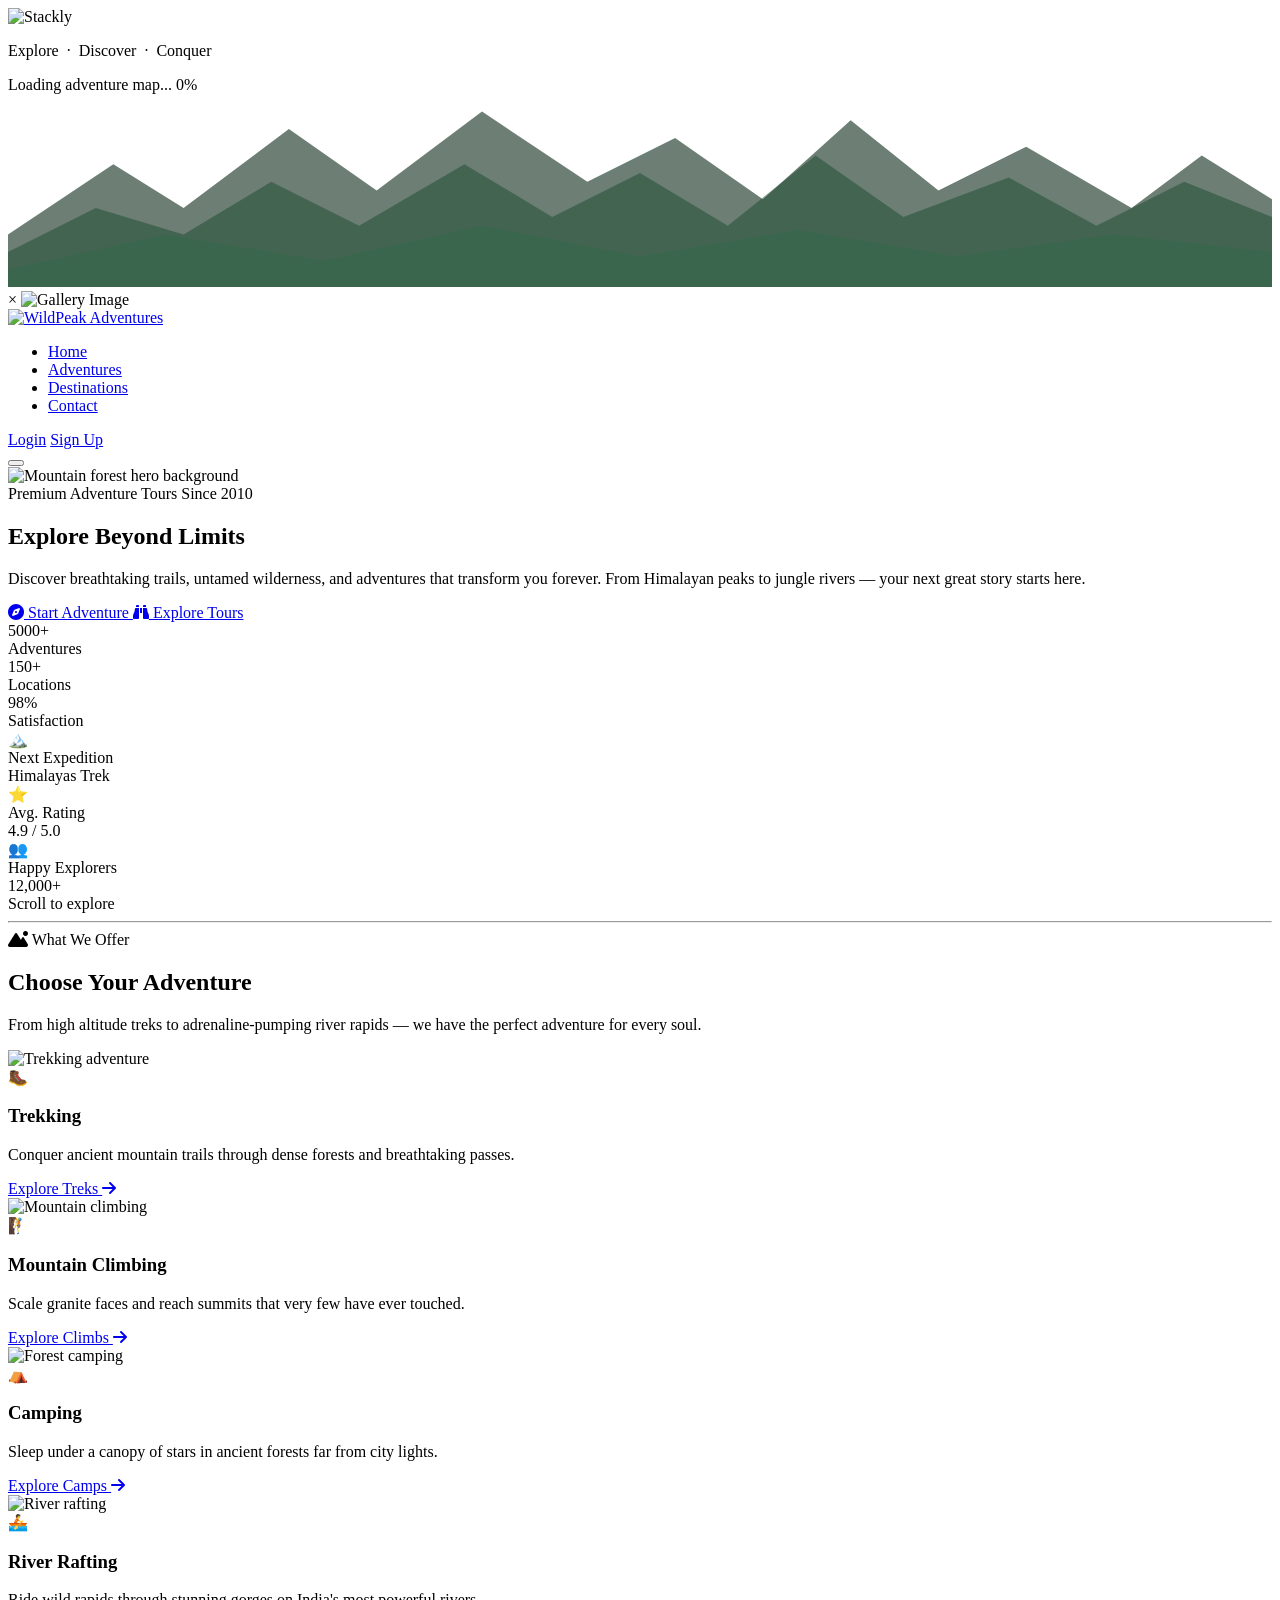
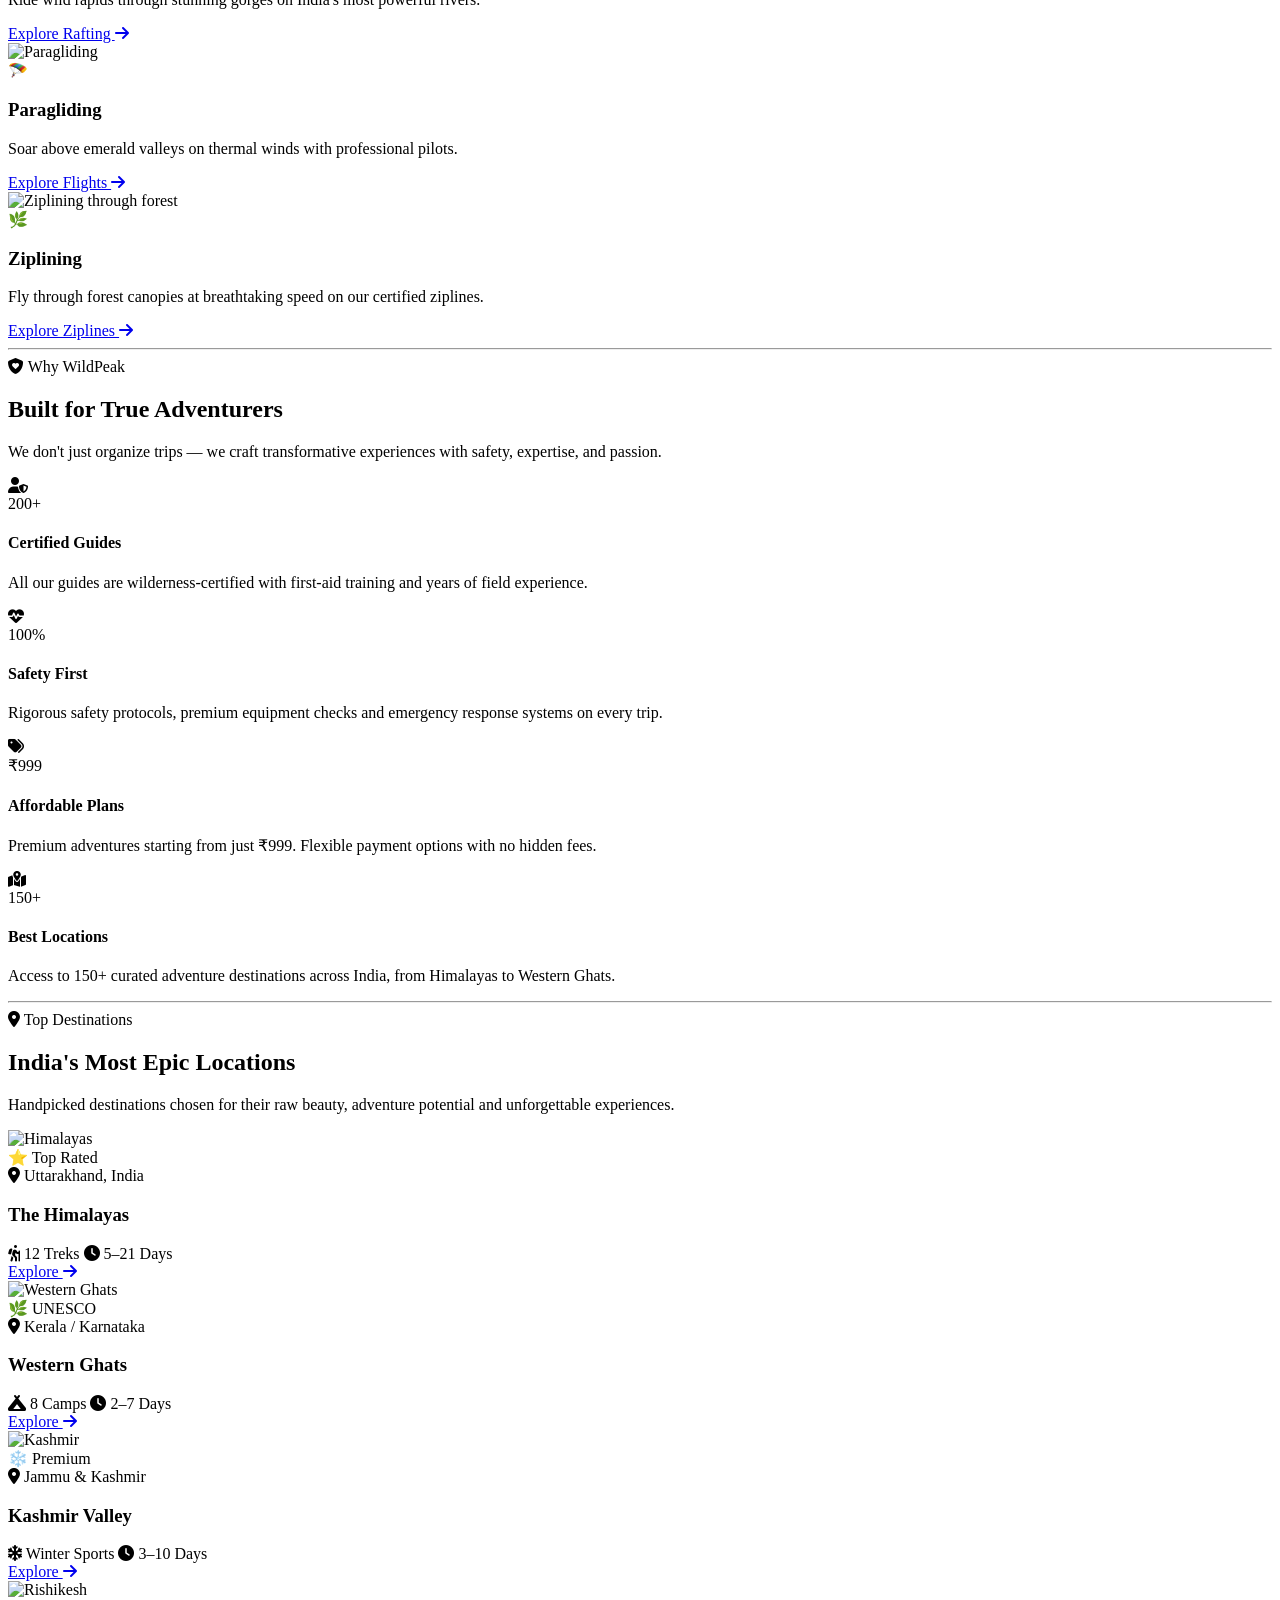
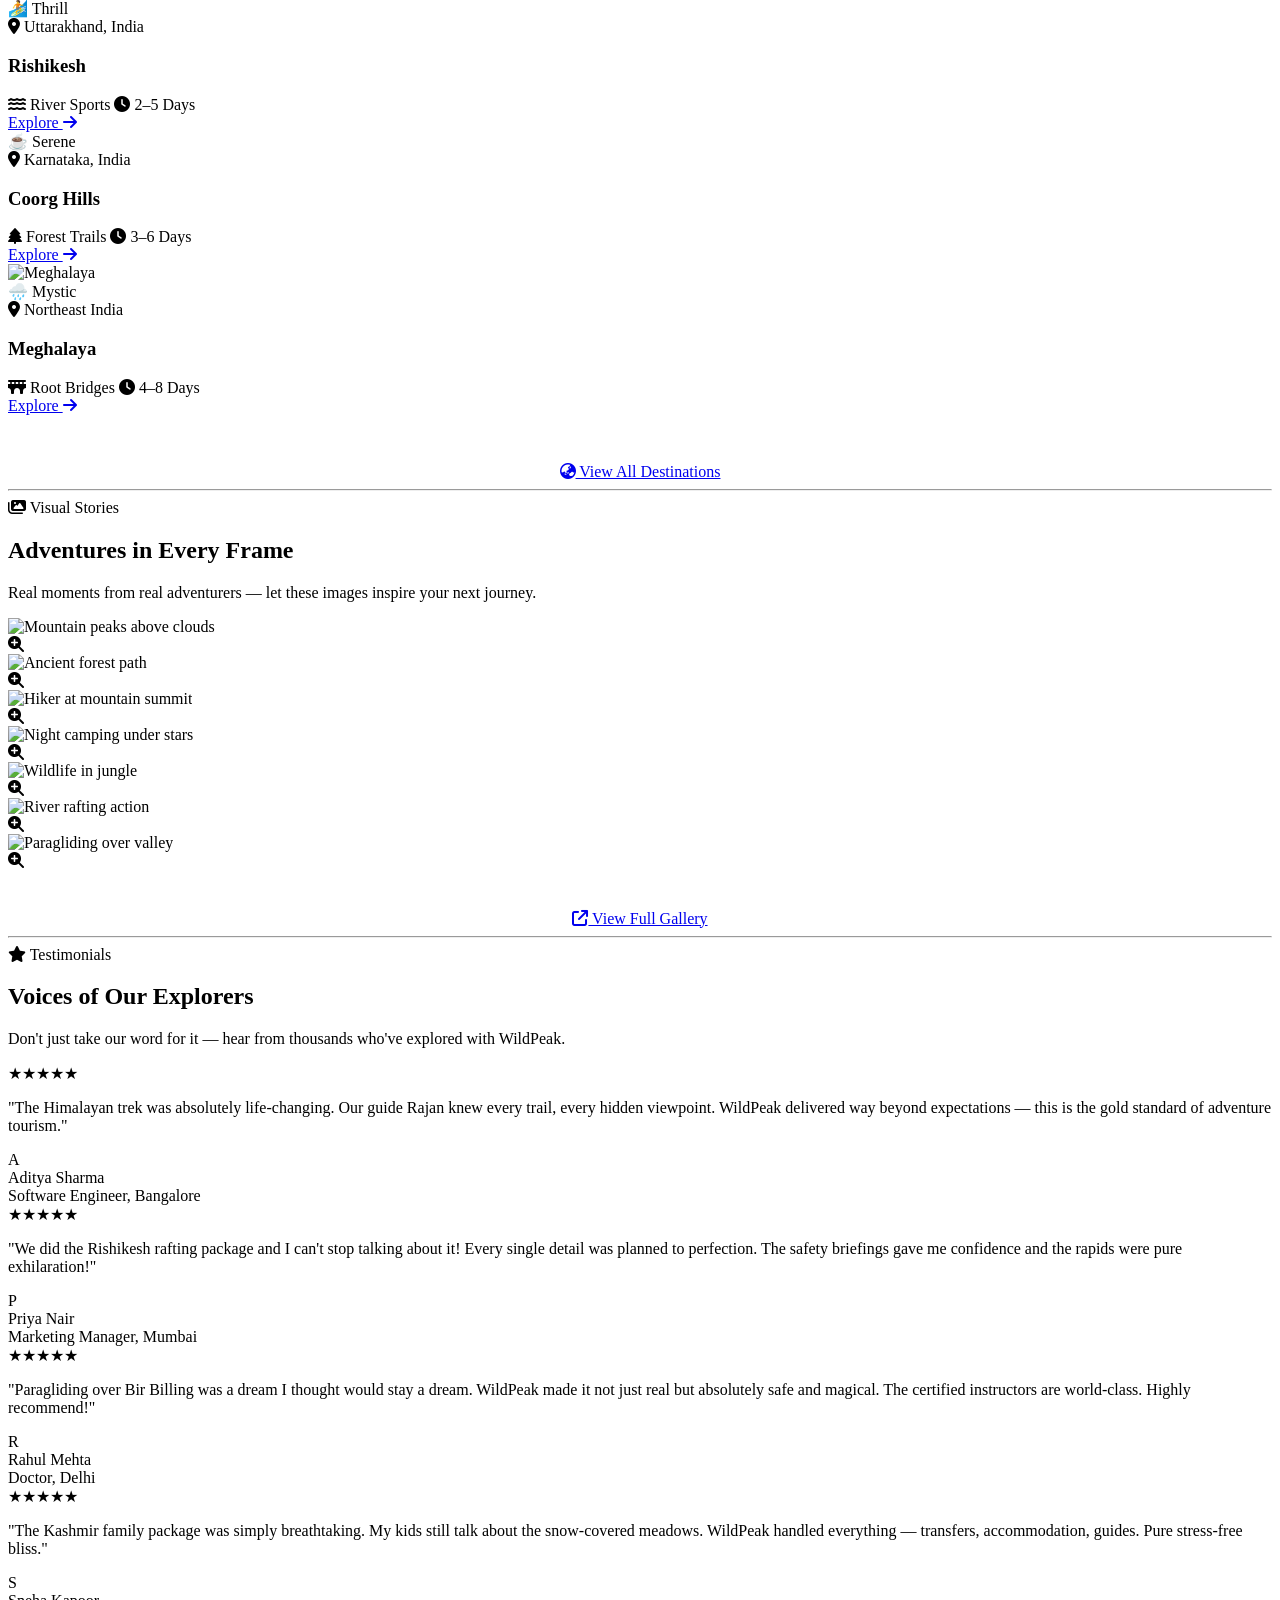
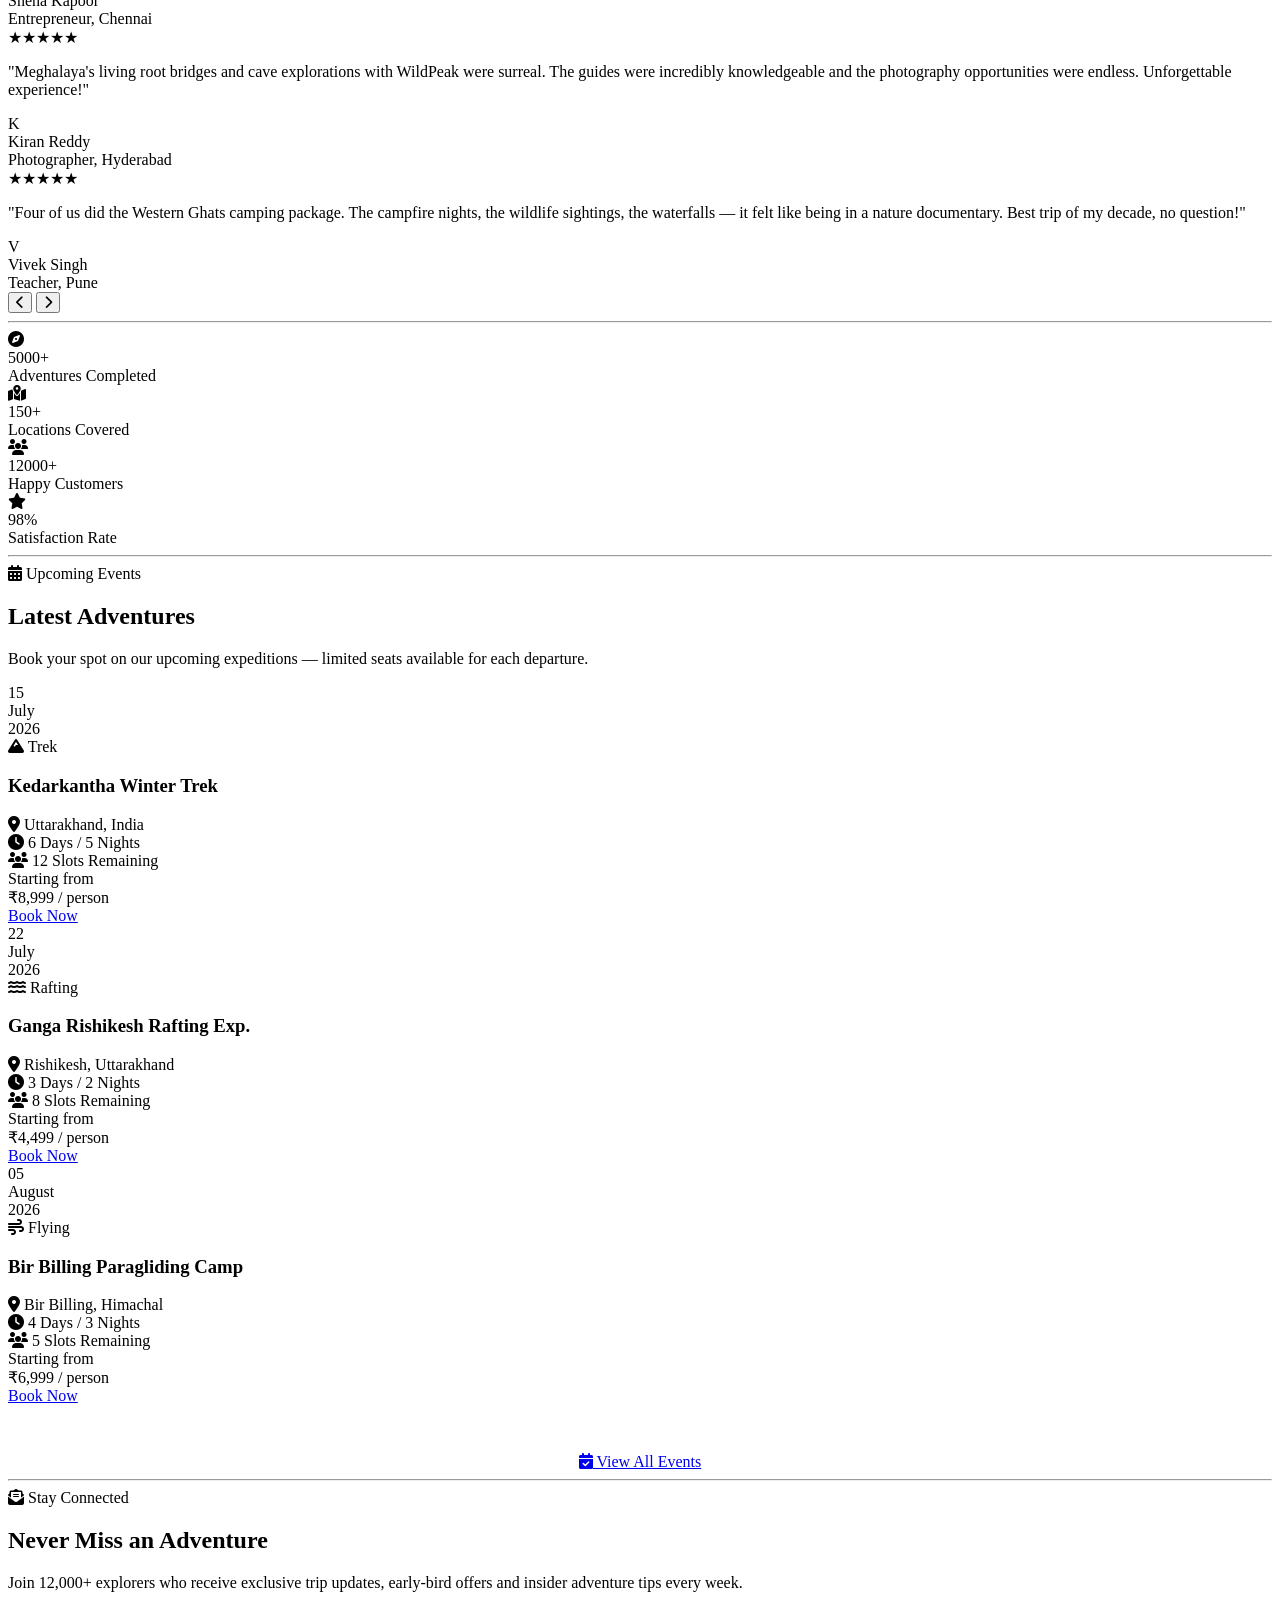
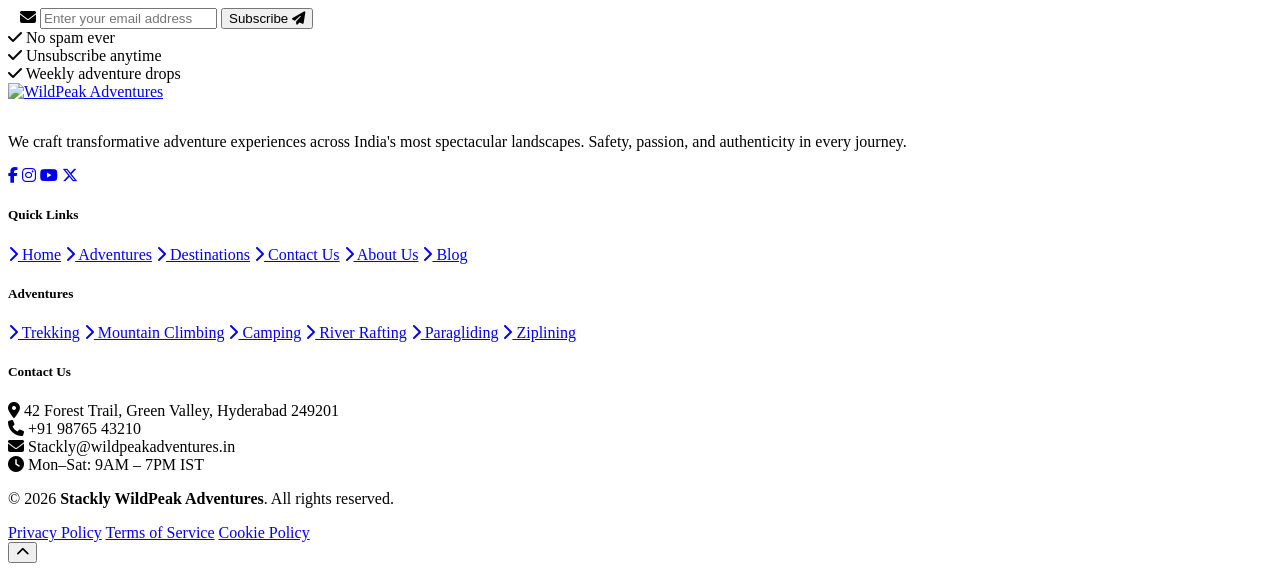
==== index.html @ e5b581ec "Add files via upload" ====
<!DOCTYPE html>
<html lang="en">
<head>
  <meta charset="UTF-8" />
  <meta name="viewport" content="width=device-width, initial-scale=1.0" />
  <meta name="description" content="WildPeak Adventures — Premium adventure sports tours for trekking, mountain climbing, camping, river rafting, paragliding and ziplining across India's most breathtaking destinations." />
  <title>WildPeak Adventures — Explore Beyond Limits</title>

  <!-- Favicon -->
  <link rel="icon" href="images/logo.webp" />

  <!-- Font Awesome -->
  <link rel="stylesheet" href="https://cdnjs.cloudflare.com/ajax/libs/font-awesome/6.5.1/css/all.min.css" />

  <!-- AOS -->
  <link rel="stylesheet" href="https://cdnjs.cloudflare.com/ajax/libs/aos/2.3.4/aos.css" />

  <!-- Styles -->
  <link rel="stylesheet" href="css/style.css" />
  <link rel="stylesheet" href="css/loader.css" />
  <link rel="stylesheet" href="css/home.css" />
  <link rel="stylesheet" href="css/gaming.css" />
</head>
<body>

<!-- Scroll Progress -->
<div id="scrollProgress"></div>

<!-- Page Loader -->
<div id="pageLoader">
  <div class="ldr-bg-grid"></div>
  <div class="ldr-bg-radial"></div>
  <div class="ldr-particles" id="ldrParticles"></div>

  <!-- Corner HUD decorations -->
  <div class="ldr-corner tl"></div>
  <div class="ldr-corner tr"></div>
  <div class="ldr-corner bl"></div>
  <div class="ldr-corner br"></div>

  <!-- Center -->
  <div class="ldr-center">
    <!-- Spinning ring + logo -->
    <div class="ldr-logo-ring">
      <div class="ldr-logo-inner">
        <img src="images/logo.webp" alt="Stackly" class="ldr-logo-img" />
      </div>
    </div>

    <!-- Tagline -->
    <p class="ldr-tagline">Explore &nbsp;·&nbsp; Discover &nbsp;·&nbsp; Conquer</p>

    <!-- Progress -->
    <div class="ldr-progress-wrap">
      <div class="ldr-progress-track">
        <div class="ldr-progress-fill"></div>
      </div>
      <div class="ldr-status-row">
        <span class="ldr-status-text" id="ldrStatus">Loading adventure map...</span>
        <span class="ldr-pct" id="ldrPct">0%</span>
      </div>
    </div>
  </div>

  <!-- Mountain silhouette -->
  <div class="ldr-mountains">
    <svg viewBox="0 0 1440 220" preserveAspectRatio="none" xmlns="http://www.w3.org/2000/svg">
      <path d="M0,220 L0,160 L120,80 L200,130 L320,40 L420,110 L540,20 L660,100 L760,50 L860,120 L960,30 L1060,110 L1160,60 L1280,130 L1360,70 L1440,120 L1440,220 Z" fill="rgba(13,43,26,0.6)"/>
      <path d="M0,220 L0,180 L100,130 L200,160 L300,100 L400,150 L520,80 L620,140 L720,90 L820,150 L920,70 L1020,140 L1140,95 L1240,150 L1340,100 L1440,140 L1440,220 Z" fill="rgba(26,74,46,0.5)"/>
      <path d="M0,220 L0,200 L180,160 L360,190 L540,150 L720,185 L900,155 L1080,185 L1260,160 L1440,180 L1440,220 Z" fill="rgba(45,106,71,0.4)"/>
    </svg>
  </div>
</div>


<!-- Lightbox -->
<div id="lightbox" role="dialog" aria-modal="true" aria-label="Image lightbox">
  <span id="lightboxClose" title="Close">&times;</span>
  <img id="lightboxImg" src="" alt="Gallery Image" />
</div>

<!-- ══════════════════════════════════════════ NAVBAR ══ -->
<nav class="navbar" id="navbar" aria-label="Main Navigation">
  <div class="container">
    <a href="index.html" class="navbar-brand" aria-label="WildPeak Adventures Home">
      <img src="images/logo.webp" alt="WildPeak Adventures" class="brand-logo-img" />
    </a>

    <div class="navbar-center" id="navCenter">
      <ul class="nav-links" role="list">
        <li><a href="index.html"        class="nav-link" id="navHome">Home</a></li>
        <li><a href="adventures.html"   class="nav-link" id="navAdv">Adventures</a></li>
        <li><a href="destinations.html" class="nav-link" id="navDest">Destinations</a></li>
        <li><a href="contact.html"      class="nav-link" id="navContact">Contact</a></li>
      </ul>
    </div>

    <div class="navbar-right">
      <a href="login.html"  class="btn btn-outline btn-sm"  id="navLogin">Login</a>
      <a href="signup.html" class="btn btn-primary btn-sm ripple" id="navSignup">Sign Up</a>
    </div>

    <button class="hamburger" id="hamburger" aria-label="Toggle mobile menu" aria-expanded="false">
      <span></span><span></span><span></span>
    </button>
  </div>
</nav>

<!-- ══════════════════════════════════════════ HERO ══ -->
<section class="hero" id="home" aria-label="Hero Section">
  <img src="images/hero_bg.webp" alt="Mountain forest hero background" class="hero-bg-img" />
  <div class="hero-overlay" aria-hidden="true"></div>
  <div class="hero-particles" aria-hidden="true"></div>

  <div class="container hero-content">
    <div class="hero-text">
      <div class="hero-eyebrow">
        <span class="dot"></span>
        Premium Adventure Tours Since 2010
      </div>

      <h1 class="hero-title">
        Explore
        <span class="line-2">Beyond Limits</span>
      </h1>

      <p class="hero-desc">
        Discover breathtaking trails, untamed wilderness, and adventures that transform you forever. From Himalayan peaks to jungle rivers — your next great story starts here.
      </p>

      <div class="hero-cta">
        <a href="404.html" class="btn btn-primary btn-lg ripple" id="heroStartBtn">
          <i class="fa-solid fa-compass"></i> Start Adventure
        </a>
        <a href="404.html" class="btn btn-outline btn-lg" id="heroToursBtn">
          <i class="fa-solid fa-binoculars"></i> Explore Tours
        </a>
      </div>

      <div class="hero-stats">
        <div class="hero-stat">
          <div class="hero-stat-num"><span data-counter="5000" data-suffix="+">5000+</span></div>
          <div class="hero-stat-label">Adventures</div>
        </div>
        <div class="hero-stat">
          <div class="hero-stat-num"><span data-counter="150" data-suffix="+">150+</span></div>
          <div class="hero-stat-label">Locations</div>
        </div>
        <div class="hero-stat">
          <div class="hero-stat-num"><span data-counter="98" data-suffix="%">98%</span></div>
          <div class="hero-stat-label">Satisfaction</div>
        </div>
      </div>
    </div>

    <!-- Floating Cards Visual -->
    <div class="hero-visual" aria-hidden="true">
      <div class="hero-card-float hcf-1">
        <div class="hcf-icon">🏔️</div>
        <div class="hcf-label">Next Expedition</div>
        <div class="hcf-value">Himalayas Trek</div>
      </div>
      <div class="hero-card-float hcf-2">
        <div class="hcf-icon">⭐</div>
        <div class="hcf-label">Avg. Rating</div>
        <div class="hcf-value">4.9 / 5.0</div>
      </div>
      <div class="hero-card-float hcf-3">
        <div class="hcf-icon">👥</div>
        <div class="hcf-label">Happy Explorers</div>
        <div class="hcf-value">12,000+</div>
      </div>
    </div>
  </div>

  <!-- Scroll hint -->
  <div class="hero-scroll-hint" aria-hidden="true">
    <div class="scroll-mouse"><div class="scroll-wheel"></div></div>
    <span class="scroll-hint-text">Scroll to explore</span>
  </div>
</section>

<hr class="hr-green" />

<!-- ══════════════════════════════════════════ CATEGORIES ══ -->
<section class="section" id="adventures" aria-label="Adventure Categories">
  <div class="container">
    <div class="section-header">
      <div class="section-badge" data-aos="fade-up">
        <i class="fa-solid fa-mountain-sun"></i> What We Offer
      </div>
      <h2 class="section-title" data-aos="fade-up" data-aos-delay="100">
        Choose Your <span class="text-gradient">Adventure</span>
      </h2>
      <p class="section-subtitle" data-aos="fade-up" data-aos-delay="200">
        From high altitude treks to adrenaline-pumping river rapids — we have the perfect adventure for every soul.
      </p>
    </div>

    <div class="categories-grid">
      <div class="cat-card" data-aos="zoom-in" data-aos-delay="0">
        <img src="images/trek_card.jpg" alt="Trekking adventure" class="cat-img" />
        <div class="cat-overlay"></div>
        <div class="cat-content">
          <div class="cat-icon-wrap">🥾</div>
          <h3 class="cat-title">Trekking</h3>
          <p class="cat-desc">Conquer ancient mountain trails through dense forests and breathtaking passes.</p>
          <a href="404.html" class="cat-arrow">Explore Treks <i class="fa-solid fa-arrow-right"></i></a>
        </div>
      </div>

      <div class="cat-card" data-aos="zoom-in" data-aos-delay="80">
        <img src="images/climb_card.webp" alt="Mountain climbing" class="cat-img" />
        <div class="cat-overlay"></div>
        <div class="cat-content">
          <div class="cat-icon-wrap">🧗</div>
          <h3 class="cat-title">Mountain Climbing</h3>
          <p class="cat-desc">Scale granite faces and reach summits that very few have ever touched.</p>
          <a href="404.html" class="cat-arrow">Explore Climbs <i class="fa-solid fa-arrow-right"></i></a>
        </div>
      </div>

      <div class="cat-card" data-aos="zoom-in" data-aos-delay="160">
        <img src="images/camp_card.webp" alt="Forest camping" class="cat-img" />
        <div class="cat-overlay"></div>
        <div class="cat-content">
          <div class="cat-icon-wrap">⛺</div>
          <h3 class="cat-title">Camping</h3>
          <p class="cat-desc">Sleep under a canopy of stars in ancient forests far from city lights.</p>
          <a href="404.html" class="cat-arrow">Explore Camps <i class="fa-solid fa-arrow-right"></i></a>
        </div>
      </div>

      <div class="cat-card" data-aos="zoom-in" data-aos-delay="0">
        <img src="images/raft_card.webp" alt="River rafting" class="cat-img" />
        <div class="cat-overlay"></div>
        <div class="cat-content">
          <div class="cat-icon-wrap">🚣</div>
          <h3 class="cat-title">River Rafting</h3>
          <p class="cat-desc">Ride wild rapids through stunning gorges on India's most powerful rivers.</p>
          <a href="404.html" class="cat-arrow">Explore Rafting <i class="fa-solid fa-arrow-right"></i></a>
        </div>
      </div>

      <div class="cat-card" data-aos="zoom-in" data-aos-delay="80">
        <img src="images/para_card.webp" alt="Paragliding" class="cat-img" />
        <div class="cat-overlay"></div>
        <div class="cat-content">
          <div class="cat-icon-wrap">🪂</div>
          <h3 class="cat-title">Paragliding</h3>
          <p class="cat-desc">Soar above emerald valleys on thermal winds with professional pilots.</p>
          <a href="404.html" class="cat-arrow">Explore Flights <i class="fa-solid fa-arrow-right"></i></a>
        </div>
      </div>

      <div class="cat-card" data-aos="zoom-in" data-aos-delay="160">
        <img src="images/zip_card.webp" alt="Ziplining through forest" class="cat-img" />
        <div class="cat-overlay"></div>
        <div class="cat-content">
          <div class="cat-icon-wrap">🌿</div>
          <h3 class="cat-title">Ziplining</h3>
          <p class="cat-desc">Fly through forest canopies at breathtaking speed on our certified ziplines.</p>
          <a href="404.html" class="cat-arrow">Explore Ziplines <i class="fa-solid fa-arrow-right"></i></a>
        </div>
      </div>
    </div>
  </div>
</section>

<hr class="hr-green" />

<!-- ══════════════════════════════════════════ WHY CHOOSE US ══ -->
<section class="section section-alt" id="why-us" aria-label="Why Choose WildPeak">
  <div class="container">
    <div class="section-header">
      <div class="section-badge" data-aos="fade-up">
        <i class="fa-solid fa-shield-heart"></i> Why WildPeak
      </div>
      <h2 class="section-title" data-aos="fade-up" data-aos-delay="100">
        Built for <span class="text-gradient">True Adventurers</span>
      </h2>
      <p class="section-subtitle" data-aos="fade-up" data-aos-delay="200">
        We don't just organize trips — we craft transformative experiences with safety, expertise, and passion.
      </p>
    </div>

    <div class="features-grid">
      <div class="feature-card" data-aos="fade-up" data-aos-delay="0">
        <div class="feature-icon"><i class="fa-solid fa-user-shield"></i></div>
        <div class="feature-num"><span data-counter="200" data-suffix="+">200+</span></div>
        <h4 class="feature-title">Certified Guides</h4>
        <p class="feature-desc">All our guides are wilderness-certified with first-aid training and years of field experience.</p>
      </div>

      <div class="feature-card" data-aos="fade-up" data-aos-delay="100">
        <div class="feature-icon"><i class="fa-solid fa-heart-pulse"></i></div>
        <div class="feature-num"><span data-counter="100" data-suffix="%">100%</span></div>
        <h4 class="feature-title">Safety First</h4>
        <p class="feature-desc">Rigorous safety protocols, premium equipment checks and emergency response systems on every trip.</p>
      </div>

      <div class="feature-card" data-aos="fade-up" data-aos-delay="200">
        <div class="feature-icon"><i class="fa-solid fa-tags"></i></div>
        <div class="feature-num">₹<span data-counter="999" data-suffix="">999</span></div>
        <h4 class="feature-title">Affordable Plans</h4>
        <p class="feature-desc">Premium adventures starting from just ₹999. Flexible payment options with no hidden fees.</p>
      </div>

      <div class="feature-card" data-aos="fade-up" data-aos-delay="300">
        <div class="feature-icon"><i class="fa-solid fa-map-location-dot"></i></div>
        <div class="feature-num"><span data-counter="150" data-suffix="+">150+</span></div>
        <h4 class="feature-title">Best Locations</h4>
        <p class="feature-desc">Access to 150+ curated adventure destinations across India, from Himalayas to Western Ghats.</p>
      </div>
    </div>
  </div>
</section>

<hr class="hr-green" />

<!-- ══════════════════════════════════════════ DESTINATIONS ══ -->
<section class="section" id="destinations" aria-label="Popular Destinations">
  <div class="container">
    <div class="section-header">
      <div class="section-badge" data-aos="fade-up">
        <i class="fa-solid fa-location-dot"></i> Top Destinations
      </div>
      <h2 class="section-title" data-aos="fade-up" data-aos-delay="100">
        India's Most <span class="text-gradient">Epic Locations</span>
      </h2>
      <p class="section-subtitle" data-aos="fade-up" data-aos-delay="200">
        Handpicked destinations chosen for their raw beauty, adventure potential and unforgettable experiences.
      </p>
    </div>

    <div class="destinations-grid">
      <div class="dest-card" data-aos="zoom-in" data-aos-delay="0">
        <img src="images/himalayas.webp" alt="Himalayas" class="dest-img" />
        <div class="dest-overlay"></div>
        <div class="dest-badge"><span class="badge badge-green">⭐ Top Rated</span></div>
        <div class="dest-body">
          <div class="dest-region"><i class="fa-solid fa-location-dot"></i> Uttarakhand, India</div>
          <h3 class="dest-name">The Himalayas</h3>
          <div class="dest-meta">
            <span><i class="fa-solid fa-person-hiking"></i> 12 Treks</span>
            <span><i class="fa-solid fa-clock"></i> 5–21 Days</span>
          </div>
          <a href="404.html" class="dest-cta" id="destHim">
            Explore <i class="fa-solid fa-arrow-right"></i>
          </a>
        </div>
      </div>

      <div class="dest-card" data-aos="zoom-in" data-aos-delay="80">
        <img src="images/western_ghats.webp" alt="Western Ghats" class="dest-img" />
        <div class="dest-overlay"></div>
        <div class="dest-badge"><span class="badge badge-brown">🌿 UNESCO</span></div>
        <div class="dest-body">
          <div class="dest-region"><i class="fa-solid fa-location-dot"></i> Kerala / Karnataka</div>
          <h3 class="dest-name">Western Ghats</h3>
          <div class="dest-meta">
            <span><i class="fa-solid fa-campground"></i> 8 Camps</span>
            <span><i class="fa-solid fa-clock"></i> 2–7 Days</span>
          </div>
          <a href="404.html" class="dest-cta" id="destWG">Explore <i class="fa-solid fa-arrow-right"></i></a>
        </div>
      </div>

      <div class="dest-card" data-aos="zoom-in" data-aos-delay="160">
        <img src="images/kashmir.webp" alt="Kashmir" class="dest-img" />
        <div class="dest-overlay"></div>
        <div class="dest-badge"><span class="badge badge-green">❄️ Premium</span></div>
        <div class="dest-body">
          <div class="dest-region"><i class="fa-solid fa-location-dot"></i> Jammu & Kashmir</div>
          <h3 class="dest-name">Kashmir Valley</h3>
          <div class="dest-meta">
            <span><i class="fa-solid fa-snowflake"></i> Winter Sports</span>
            <span><i class="fa-solid fa-clock"></i> 3–10 Days</span>
          </div>
          <a href="404.html" class="dest-cta" id="destKash">Explore <i class="fa-solid fa-arrow-right"></i></a>
        </div>
      </div>

      <div class="dest-card" data-aos="zoom-in" data-aos-delay="0">
        <img src="images/rishikesh.webp" alt="Rishikesh" class="dest-img" />
        <div class="dest-overlay"></div>
        <div class="dest-badge"><span class="badge badge-green">🏄 Thrill</span></div>
        <div class="dest-body">
          <div class="dest-region"><i class="fa-solid fa-location-dot"></i> Uttarakhand, India</div>
          <h3 class="dest-name">Rishikesh</h3>
          <div class="dest-meta">
            <span><i class="fa-solid fa-water"></i> River Sports</span>
            <span><i class="fa-solid fa-clock"></i> 2–5 Days</span>
          </div>
          <a href="404.html" class="dest-cta" id="destRish">Explore <i class="fa-solid fa-arrow-right"></i></a>
        </div>
      </div>

      <div class="dest-card" data-aos="zoom-in" data-aos-delay="80">
        <div class="dest-img" style="background:url('images/gallery_forest.webp') center/cover no-repeat;"></div>
        <div class="dest-overlay"></div>
        <div class="dest-badge"><span class="badge badge-brown">☕ Serene</span></div>
        <div class="dest-body">
          <div class="dest-region"><i class="fa-solid fa-location-dot"></i> Karnataka, India</div>
          <h3 class="dest-name">Coorg Hills</h3>
          <div class="dest-meta">
            <span><i class="fa-solid fa-tree"></i> Forest Trails</span>
            <span><i class="fa-solid fa-clock"></i> 3–6 Days</span>
          </div>
          <a href="404.html" class="dest-cta" id="destCoorg">Explore <i class="fa-solid fa-arrow-right"></i></a>
        </div>
      </div>

      <div class="dest-card" data-aos="zoom-in" data-aos-delay="160">
        <img src="images/meghalaya.webp" alt="Meghalaya" class="dest-img" />
        <div class="dest-overlay"></div>
        <div class="dest-badge"><span class="badge badge-green">🌧️ Mystic</span></div>
        <div class="dest-body">
          <div class="dest-region"><i class="fa-solid fa-location-dot"></i> Northeast India</div>
          <h3 class="dest-name">Meghalaya</h3>
          <div class="dest-meta">
            <span><i class="fa-solid fa-bridge"></i> Root Bridges</span>
            <span><i class="fa-solid fa-clock"></i> 4–8 Days</span>
          </div>
          <a href="404.html" class="dest-cta" id="destMeg">Explore <i class="fa-solid fa-arrow-right"></i></a>
        </div>
      </div>
    </div>

    <div style="text-align:center;margin-top:3rem" data-aos="fade-up">
      <a href="404.html" class="btn btn-accent-outline" id="viewAllDest">
        <i class="fa-solid fa-earth-asia"></i> View All Destinations
      </a>
    </div>
  </div>
</section>

<hr class="hr-green" />

<!-- ══════════════════════════════════════════ GALLERY ══ -->
<section class="section section-alt" id="gallery" aria-label="Adventure Gallery">
  <div class="container">
    <div class="section-header">
      <div class="section-badge" data-aos="fade-up">
        <i class="fa-solid fa-images"></i> Visual Stories
      </div>
      <h2 class="section-title" data-aos="fade-up" data-aos-delay="100">
        Adventures in <span class="text-gradient">Every Frame</span>
      </h2>
      <p class="section-subtitle" data-aos="fade-up" data-aos-delay="200">
        Real moments from real adventurers — let these images inspire your next journey.
      </p>
    </div>

    <div class="gallery-grid" data-aos="fade-up" data-aos-delay="100">
      <div class="gallery-item tall">
        <img src="images/gallery_mtn.webp" alt="Mountain peaks above clouds" loading="lazy" />
        <div class="gallery-item-overlay"><i class="fa-solid fa-magnifying-glass-plus"></i></div>
      </div>
      <div class="gallery-item">
        <img src="images/gallery_forest.webp" alt="Ancient forest path" loading="lazy" />
        <div class="gallery-item-overlay"><i class="fa-solid fa-magnifying-glass-plus"></i></div>
      </div>
      <div class="gallery-item wide">
        <img src="images/gallery_hiking.webp" alt="Hiker at mountain summit" loading="lazy" />
        <div class="gallery-item-overlay"><i class="fa-solid fa-magnifying-glass-plus"></i></div>
      </div>
      <div class="gallery-item">
        <img src="images/gallery_camping.webp" alt="Night camping under stars" loading="lazy" />
        <div class="gallery-item-overlay"><i class="fa-solid fa-magnifying-glass-plus"></i></div>
      </div>
      <div class="gallery-item tall">
        <img src="images/gallery_wildlife.webp" alt="Wildlife in jungle" loading="lazy" />
        <div class="gallery-item-overlay"><i class="fa-solid fa-magnifying-glass-plus"></i></div>
      </div>
      <div class="gallery-item">
        <img src="images/raft_card.webp" alt="River rafting action" loading="lazy" />
        <div class="gallery-item-overlay"><i class="fa-solid fa-magnifying-glass-plus"></i></div>
      </div>
      <div class="gallery-item">
        <img src="images/para_card.webp" alt="Paragliding over valley" loading="lazy" />
        <div class="gallery-item-overlay"><i class="fa-solid fa-magnifying-glass-plus"></i></div>
      </div>
    </div>

    <div style="text-align:center;margin-top:2.5rem" data-aos="fade-up">
      <a href="404.html" class="btn btn-accent-outline" id="viewGallery">
        <i class="fa-solid fa-arrow-up-right-from-square"></i> View Full Gallery
      </a>
    </div>
  </div>
</section>

<hr class="hr-green" />

<!-- ══════════════════════════════════════════ TESTIMONIALS ══ -->
<section class="section" id="testimonials" aria-label="Customer Testimonials">
  <div class="container">
    <div class="section-header">
      <div class="section-badge" data-aos="fade-up">
        <i class="fa-solid fa-star"></i> Testimonials
      </div>
      <h2 class="section-title" data-aos="fade-up" data-aos-delay="100">
        Voices of <span class="text-gradient">Our Explorers</span>
      </h2>
      <p class="section-subtitle" data-aos="fade-up" data-aos-delay="200">
        Don't just take our word for it — hear from thousands who've explored with WildPeak.
      </p>
    </div>

    <div class="testimonials-wrap" data-aos="fade-up" data-aos-delay="100">
      <div class="testimonials-slider" id="testimonialsSlider">
        <!-- Card 1 -->
        <div class="testimonial-card">
          <div class="stars">★★★★★</div>
          <p class="testimonial-text">"The Himalayan trek was absolutely life-changing. Our guide Rajan knew every trail, every hidden viewpoint. WildPeak delivered way beyond expectations — this is the gold standard of adventure tourism."</p>
          <div class="testimonial-author">
            <div class="author-avatar">A</div>
            <div>
              <div class="author-name">Aditya Sharma</div>
              <div class="author-role">Software Engineer, Bangalore</div>
            </div>
          </div>
        </div>
        <!-- Card 2 -->
        <div class="testimonial-card">
          <div class="stars">★★★★★</div>
          <p class="testimonial-text">"We did the Rishikesh rafting package and I can't stop talking about it! Every single detail was planned to perfection. The safety briefings gave me confidence and the rapids were pure exhilaration!"</p>
          <div class="testimonial-author">
            <div class="author-avatar">P</div>
            <div>
              <div class="author-name">Priya Nair</div>
              <div class="author-role">Marketing Manager, Mumbai</div>
            </div>
          </div>
        </div>
        <!-- Card 3 -->
        <div class="testimonial-card">
          <div class="stars">★★★★★</div>
          <p class="testimonial-text">"Paragliding over Bir Billing was a dream I thought would stay a dream. WildPeak made it not just real but absolutely safe and magical. The certified instructors are world-class. Highly recommend!"</p>
          <div class="testimonial-author">
            <div class="author-avatar">R</div>
            <div>
              <div class="author-name">Rahul Mehta</div>
              <div class="author-role">Doctor, Delhi</div>
            </div>
          </div>
        </div>
        <!-- Card 4 -->
        <div class="testimonial-card">
          <div class="stars">★★★★★</div>
          <p class="testimonial-text">"The Kashmir family package was simply breathtaking. My kids still talk about the snow-covered meadows. WildPeak handled everything — transfers, accommodation, guides. Pure stress-free bliss."</p>
          <div class="testimonial-author">
            <div class="author-avatar">S</div>
            <div>
              <div class="author-name">Sneha Kapoor</div>
              <div class="author-role">Entrepreneur, Chennai</div>
            </div>
          </div>
        </div>
        <!-- Card 5 -->
        <div class="testimonial-card">
          <div class="stars">★★★★★</div>
          <p class="testimonial-text">"Meghalaya's living root bridges and cave explorations with WildPeak were surreal. The guides were incredibly knowledgeable and the photography opportunities were endless. Unforgettable experience!"</p>
          <div class="testimonial-author">
            <div class="author-avatar">K</div>
            <div>
              <div class="author-name">Kiran Reddy</div>
              <div class="author-role">Photographer, Hyderabad</div>
            </div>
          </div>
        </div>
        <!-- Card 6 -->
        <div class="testimonial-card">
          <div class="stars">★★★★★</div>
          <p class="testimonial-text">"Four of us did the Western Ghats camping package. The campfire nights, the wildlife sightings, the waterfalls — it felt like being in a nature documentary. Best trip of my decade, no question!"</p>
          <div class="testimonial-author">
            <div class="author-avatar">V</div>
            <div>
              <div class="author-name">Vivek Singh</div>
              <div class="author-role">Teacher, Pune</div>
            </div>
          </div>
        </div>
      </div>
    </div>

    <div class="testimonials-nav">
      <button class="t-btn" id="tPrev" aria-label="Previous testimonial"><i class="fa-solid fa-chevron-left"></i></button>
      <span class="t-dot active"></span>
      <span class="t-dot"></span>
      <span class="t-dot"></span>
      <span class="t-dot"></span>
      <button class="t-btn" id="tNext" aria-label="Next testimonial"><i class="fa-solid fa-chevron-right"></i></button>
    </div>
  </div>
</section>

<hr class="hr-green" />

<!-- ══════════════════════════════════════════ STATS ══ -->
<section class="section stats-section" id="statistics" aria-label="Company Statistics">
  <div class="container">
    <div class="stats-grid">
      <div class="stat-item" data-aos="zoom-in" data-aos-delay="0">
        <span class="stat-icon"><i class="fa-solid fa-compass"></i></span>
        <div class="stat-number"><span data-counter="5000" data-suffix="">5000</span><span class="suffix">+</span></div>
        <div class="stat-label">Adventures Completed</div>
      </div>
      <div class="stat-item" data-aos="zoom-in" data-aos-delay="100">
        <span class="stat-icon"><i class="fa-solid fa-map-location-dot"></i></span>
        <div class="stat-number"><span data-counter="150" data-suffix="">150</span><span class="suffix">+</span></div>
        <div class="stat-label">Locations Covered</div>
      </div>
      <div class="stat-item" data-aos="zoom-in" data-aos-delay="200">
        <span class="stat-icon"><i class="fa-solid fa-users"></i></span>
        <div class="stat-number"><span data-counter="12000" data-suffix="">12000</span><span class="suffix">+</span></div>
        <div class="stat-label">Happy Customers</div>
      </div>
      <div class="stat-item" data-aos="zoom-in" data-aos-delay="300">
        <span class="stat-icon"><i class="fa-solid fa-star"></i></span>
        <div class="stat-number"><span data-counter="98" data-suffix="">98</span><span class="suffix">%</span></div>
        <div class="stat-label">Satisfaction Rate</div>
      </div>
    </div>
  </div>
</section>

<hr class="hr-green" />

<!-- ══════════════════════════════════════════ EVENTS ══ -->
<section class="section section-alt" id="events" aria-label="Upcoming Events">
  <div class="container">
    <div class="section-header">
      <div class="section-badge" data-aos="fade-up">
        <i class="fa-solid fa-calendar-days"></i> Upcoming Events
      </div>
      <h2 class="section-title" data-aos="fade-up" data-aos-delay="100">
        Latest <span class="text-gradient">Adventures</span>
      </h2>
      <p class="section-subtitle" data-aos="fade-up" data-aos-delay="200">
        Book your spot on our upcoming expeditions — limited seats available for each departure.
      </p>
    </div>

    <div class="events-grid">
      <div class="event-card" data-aos="fade-up" data-aos-delay="0">
        <div class="event-date-band">
          <div class="event-day">15</div>
          <div class="event-month-year">
            <div class="event-month">July</div>
            <div class="event-year">2026</div>
          </div>
        </div>
        <div class="event-body">
          <div class="event-tag"><i class="fa-solid fa-mountain"></i> Trek</div>
          <h3 class="event-name">Kedarkantha Winter Trek</h3>
          <div class="event-info">
            <div class="event-info-item"><i class="fa-solid fa-location-dot"></i> Uttarakhand, India</div>
            <div class="event-info-item"><i class="fa-solid fa-clock"></i> 6 Days / 5 Nights</div>
            <div class="event-info-item"><i class="fa-solid fa-users"></i> 12 Slots Remaining</div>
          </div>
          <div class="event-price">
            <div>
              <div class="price-from">Starting from</div>
              <div class="price-val">₹8,999 <span>/ person</span></div>
            </div>
            <a href="404.html" class="btn btn-primary btn-sm" id="bookKed">Book Now</a>
          </div>
        </div>
      </div>

      <div class="event-card" data-aos="fade-up" data-aos-delay="120">
        <div class="event-date-band">
          <div class="event-day">22</div>
          <div class="event-month-year">
            <div class="event-month">July</div>
            <div class="event-year">2026</div>
          </div>
        </div>
        <div class="event-body">
          <div class="event-tag"><i class="fa-solid fa-water"></i> Rafting</div>
          <h3 class="event-name">Ganga Rishikesh Rafting Exp.</h3>
          <div class="event-info">
            <div class="event-info-item"><i class="fa-solid fa-location-dot"></i> Rishikesh, Uttarakhand</div>
            <div class="event-info-item"><i class="fa-solid fa-clock"></i> 3 Days / 2 Nights</div>
            <div class="event-info-item"><i class="fa-solid fa-users"></i> 8 Slots Remaining</div>
          </div>
          <div class="event-price">
            <div>
              <div class="price-from">Starting from</div>
              <div class="price-val">₹4,499 <span>/ person</span></div>
            </div>
            <a href="404.html" class="btn btn-primary btn-sm" id="bookRaft">Book Now</a>
          </div>
        </div>
      </div>

      <div class="event-card" data-aos="fade-up" data-aos-delay="240">
        <div class="event-date-band">
          <div class="event-day">05</div>
          <div class="event-month-year">
            <div class="event-month">August</div>
            <div class="event-year">2026</div>
          </div>
        </div>
        <div class="event-body">
          <div class="event-tag"><i class="fa-solid fa-wind"></i> Flying</div>
          <h3 class="event-name">Bir Billing Paragliding Camp</h3>
          <div class="event-info">
            <div class="event-info-item"><i class="fa-solid fa-location-dot"></i> Bir Billing, Himachal</div>
            <div class="event-info-item"><i class="fa-solid fa-clock"></i> 4 Days / 3 Nights</div>
            <div class="event-info-item"><i class="fa-solid fa-users"></i> 5 Slots Remaining</div>
          </div>
          <div class="event-price">
            <div>
              <div class="price-from">Starting from</div>
              <div class="price-val">₹6,999 <span>/ person</span></div>
            </div>
            <a href="404.html" class="btn btn-primary btn-sm" id="bookPara">Book Now</a>
          </div>
        </div>
      </div>
    </div>

    <div style="text-align:center;margin-top:3rem" data-aos="fade-up">
      <a href="404.html" class="btn btn-accent-outline" id="viewAllEvents">
        <i class="fa-solid fa-calendar-check"></i> View All Events
      </a>
    </div>
  </div>
</section>

<hr class="hr-green" />

<!-- ══════════════════════════════════════════ NEWSLETTER ══ -->
<section class="section newsletter-section" id="newsletter" aria-label="Newsletter Signup">
  <div class="container">
    <div class="newsletter-inner">
      <div class="newsletter-text" data-aos="fade-right">
        <div class="section-badge">
          <i class="fa-solid fa-envelope-open-text"></i> Stay Connected
        </div>
        <h2 class="section-title">Never Miss an <span class="text-gradient">Adventure</span></h2>
        <p>Join 12,000+ explorers who receive exclusive trip updates, early-bird offers and insider adventure tips every week.</p>
      </div>

      <div class="newsletter-form-wrap" data-aos="fade-left">
        <form id="newsletterForm" novalidate>
          <div class="newsletter-input-group">
            <i class="fa-solid fa-envelope" style="color:var(--clr-accent);margin-left:0.75rem;align-self:center;flex-shrink:0;"></i>
            <input
              type="email"
              id="nlEmail"
              name="email"
              placeholder="Enter your email address"
              autocomplete="email"
              aria-label="Email address"
            />
            <button type="submit" class="btn btn-primary ripple" id="nlSubmitBtn">
              Subscribe <i class="fa-solid fa-paper-plane"></i>
            </button>
          </div>
          <div class="err-msg" id="nlEmailErr" role="alert"></div>
        </form>

        <div class="newsletter-perks">
          <div class="newsletter-perk"><i class="fa-solid fa-check"></i> No spam ever</div>
          <div class="newsletter-perk"><i class="fa-solid fa-check"></i> Unsubscribe anytime</div>
          <div class="newsletter-perk"><i class="fa-solid fa-check"></i> Weekly adventure drops</div>
        </div>
      </div>
    </div>
  </div>
</section>

<!-- ══════════════════════════════════════════ FOOTER ══ -->
<footer class="footer" role="contentinfo">
  <div class="container">
    <div class="footer-grid">
      <div class="footer-brand">
        <a href="index.html" class="navbar-brand" style="margin-bottom:1rem;display:inline-flex;">
          <img src="images/logo.webp" alt="WildPeak Adventures" class="brand-logo-img" />
        </a>
        <p class="footer-brand-desc">We craft transformative adventure experiences across India's most spectacular landscapes. Safety, passion, and authenticity in every journey.</p>
        <div class="social-links">
          <a href="404.html" class="social-link" aria-label="Facebook"><i class="fa-brands fa-facebook-f"></i></a>
          <a href="404.html" class="social-link" aria-label="Instagram"><i class="fa-brands fa-instagram"></i></a>
          <a href="404.html" class="social-link" aria-label="YouTube"><i class="fa-brands fa-youtube"></i></a>
          <a href="404.html" class="social-link" aria-label="Twitter"><i class="fa-brands fa-x-twitter"></i></a>
        </div>
      </div>

      <div class="footer-col">
        <h5 class="footer-col-title">Quick Links</h5>
        <div class="footer-links">
          <a href="index.html"><i class="fa-solid fa-chevron-right"></i> Home</a>
          <a href="adventures.html"><i class="fa-solid fa-chevron-right"></i> Adventures</a>
          <a href="destinations.html"><i class="fa-solid fa-chevron-right"></i> Destinations</a>
          <a href="contact.html"><i class="fa-solid fa-chevron-right"></i> Contact Us</a>
          <a href="404.html"><i class="fa-solid fa-chevron-right"></i> About Us</a>
          <a href="404.html"><i class="fa-solid fa-chevron-right"></i> Blog</a>
        </div>
      </div>

      <div class="footer-col">
        <h5 class="footer-col-title">Adventures</h5>
        <div class="footer-links">
          <a href="404.html"><i class="fa-solid fa-chevron-right"></i> Trekking</a>
          <a href="404.html"><i class="fa-solid fa-chevron-right"></i> Mountain Climbing</a>
          <a href="404.html"><i class="fa-solid fa-chevron-right"></i> Camping</a>
          <a href="404.html"><i class="fa-solid fa-chevron-right"></i> River Rafting</a>
          <a href="404.html"><i class="fa-solid fa-chevron-right"></i> Paragliding</a>
          <a href="404.html"><i class="fa-solid fa-chevron-right"></i> Ziplining</a>
        </div>
      </div>

      <div class="footer-col">
        <h5 class="footer-col-title">Contact Us</h5>
        <div class="footer-contact-item">
          <i class="fa-solid fa-location-dot"></i>
          <span>42 Forest Trail, Green Valley, Hyderabad 249201</span>
        </div>
        <div class="footer-contact-item">
          <i class="fa-solid fa-phone"></i>
          <span>+91 98765 43210</span>
        </div>
        <div class="footer-contact-item">
          <i class="fa-solid fa-envelope"></i>
          <span>Stackly@wildpeakadventures.in</span>
        </div>
        <div class="footer-contact-item">
          <i class="fa-solid fa-clock"></i>
          <span>Mon–Sat: 9AM – 7PM IST</span>
        </div>
      </div>
    </div>

    <div class="footer-bottom">
      <p>&copy; 2026 <strong style="color:var(--clr-accent)"> Stackly WildPeak Adventures</strong>. All rights reserved.</p>
      <div class="footer-bottom-links">
        <a href="404.html">Privacy Policy</a>
        <a href="404.html">Terms of Service</a>
        <a href="404.html">Cookie Policy</a>
      </div>
    </div>
  </div>
</footer>

<!-- Scroll to Top -->
<button id="scrollTop" aria-label="Scroll to top"><i class="fa-solid fa-chevron-up"></i></button>

<!-- Scripts -->
<script src="https://cdnjs.cloudflare.com/ajax/libs/aos/2.3.4/aos.js"></script>
<script src="js/main.js"></script>
<script src="js/home.js"></script>

</body>
</html>
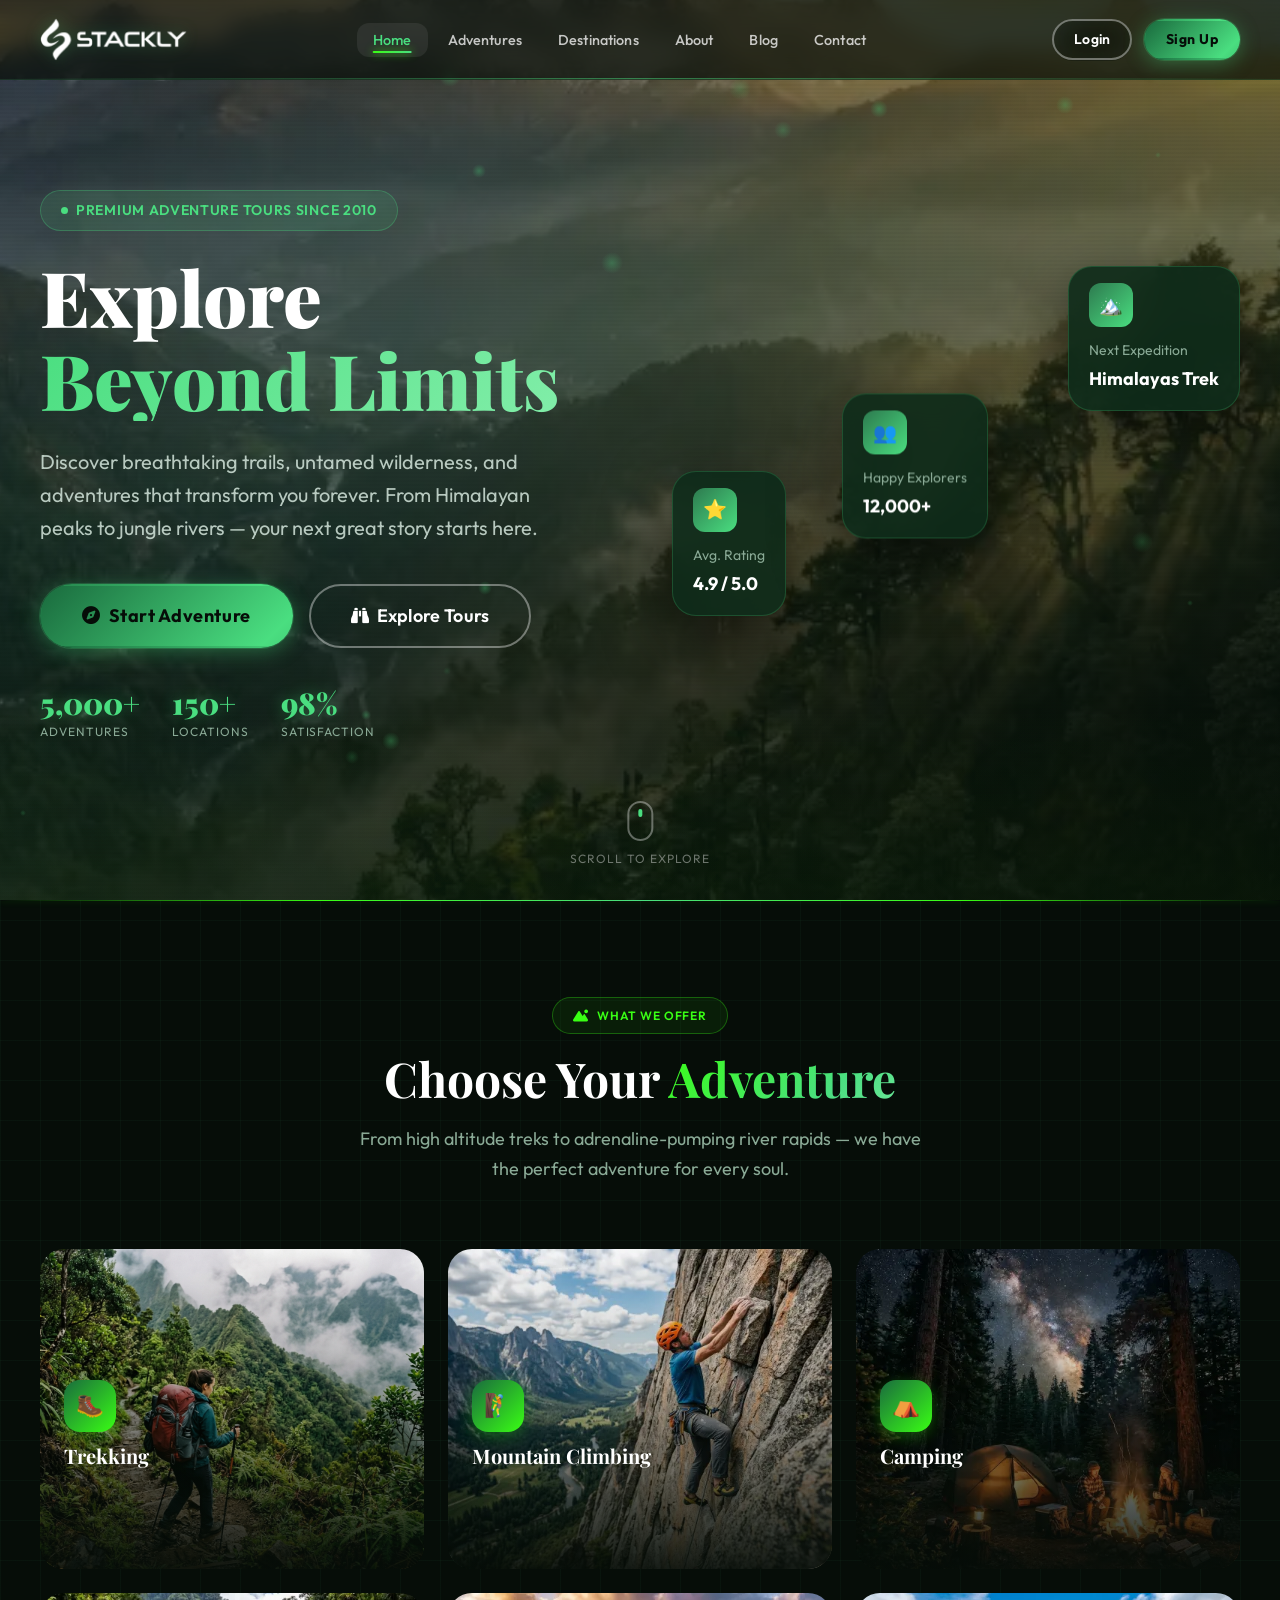
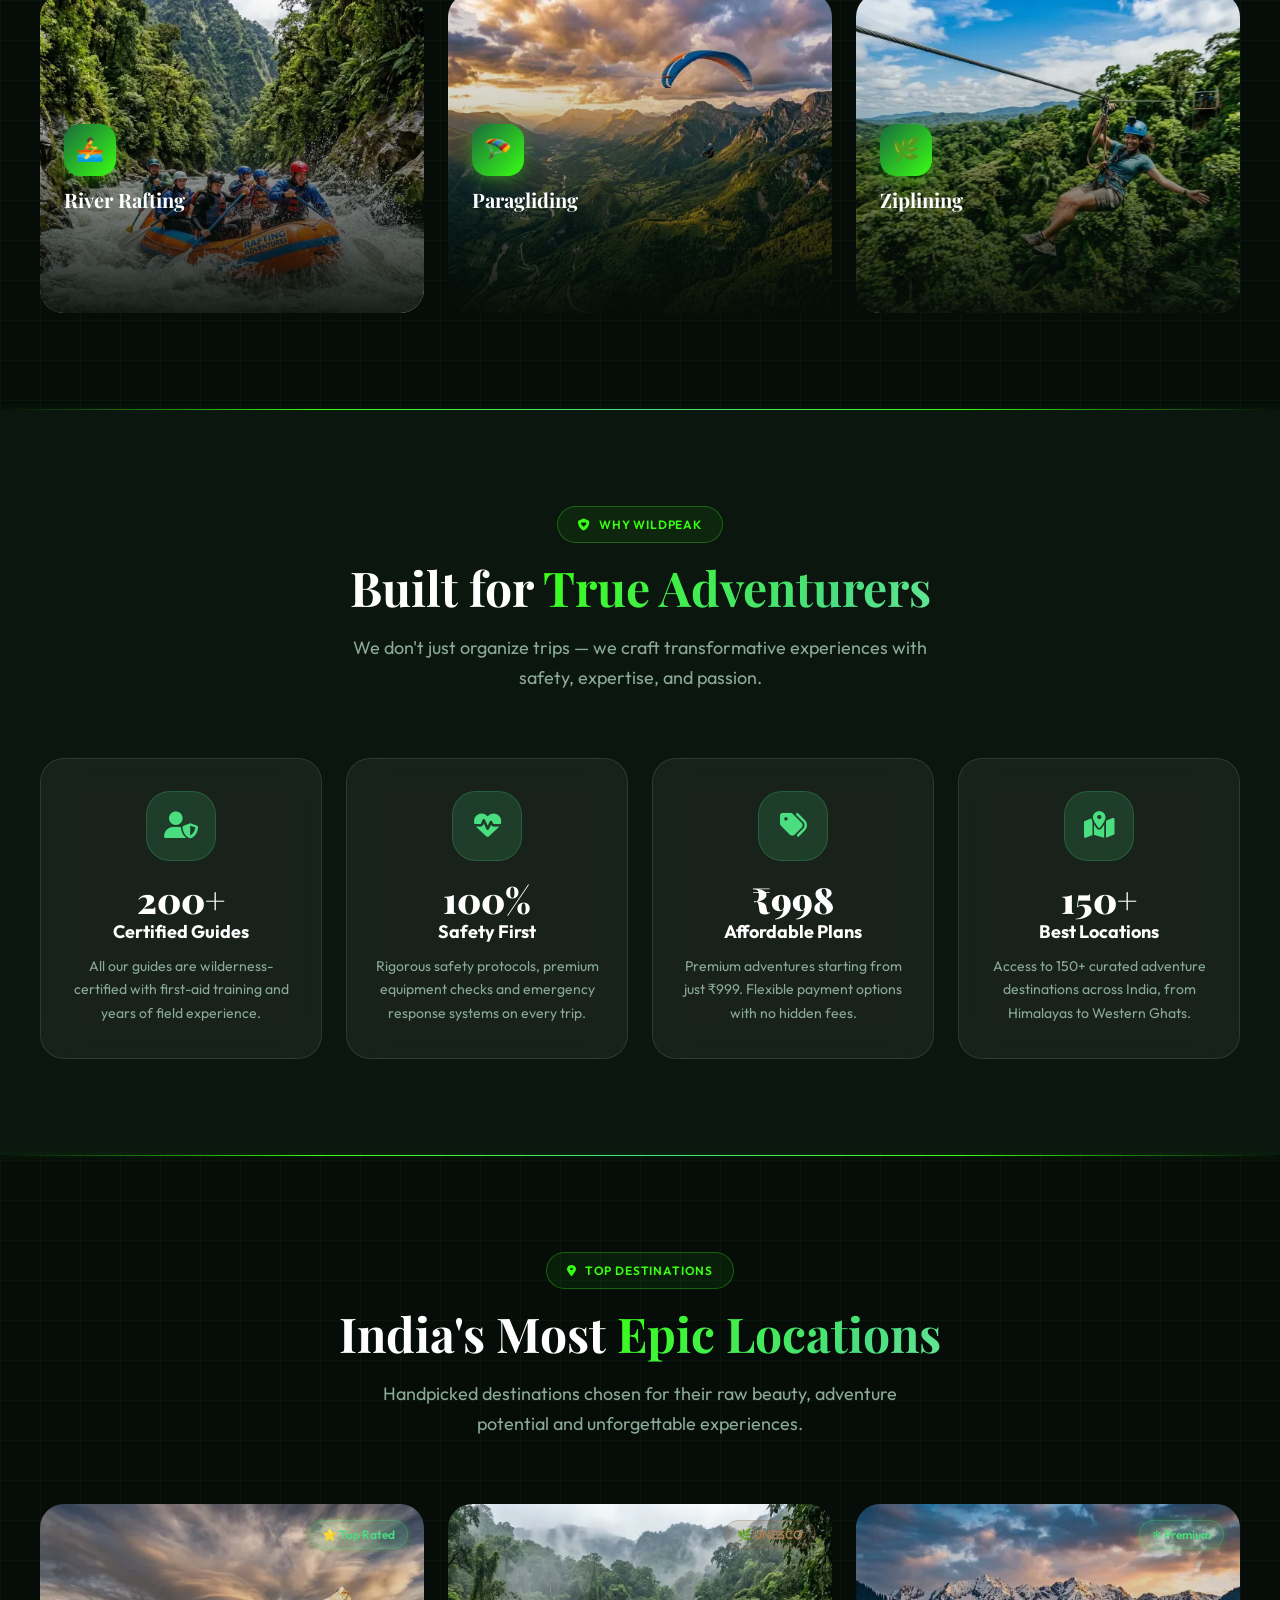
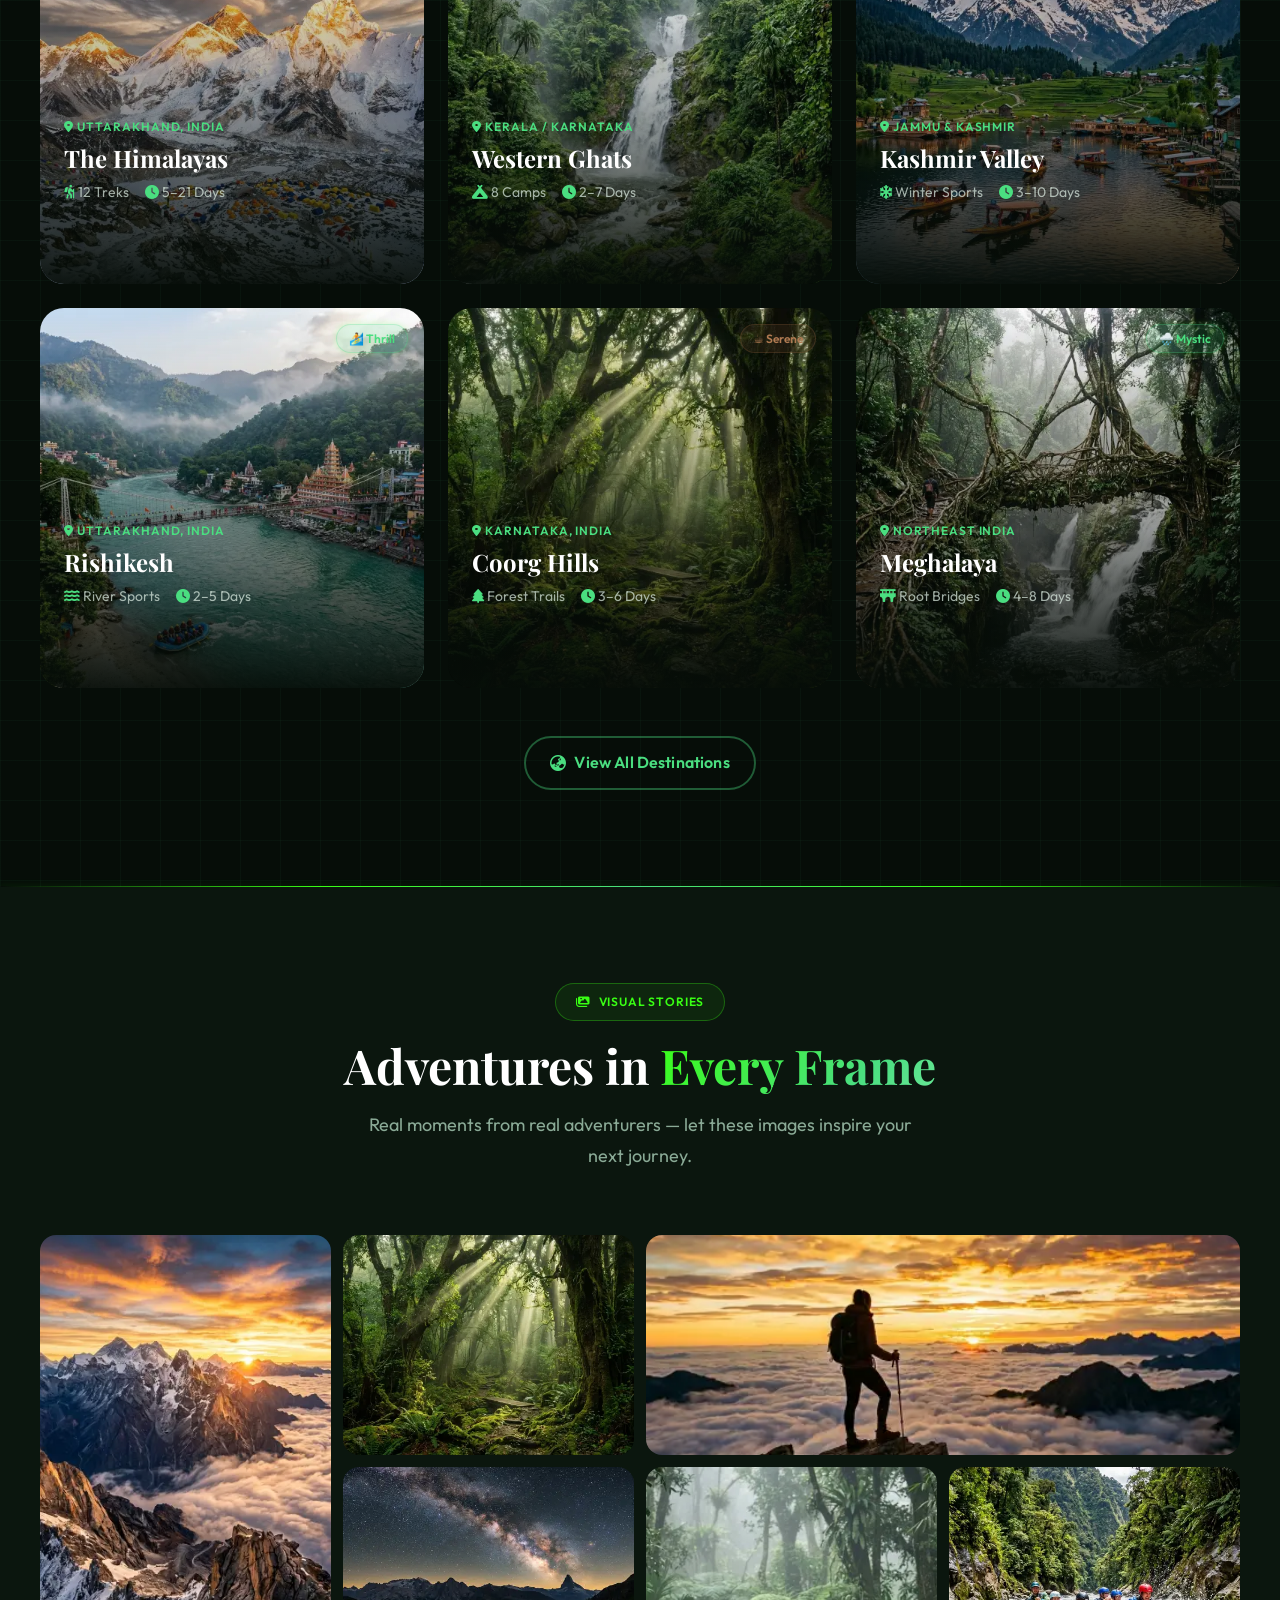
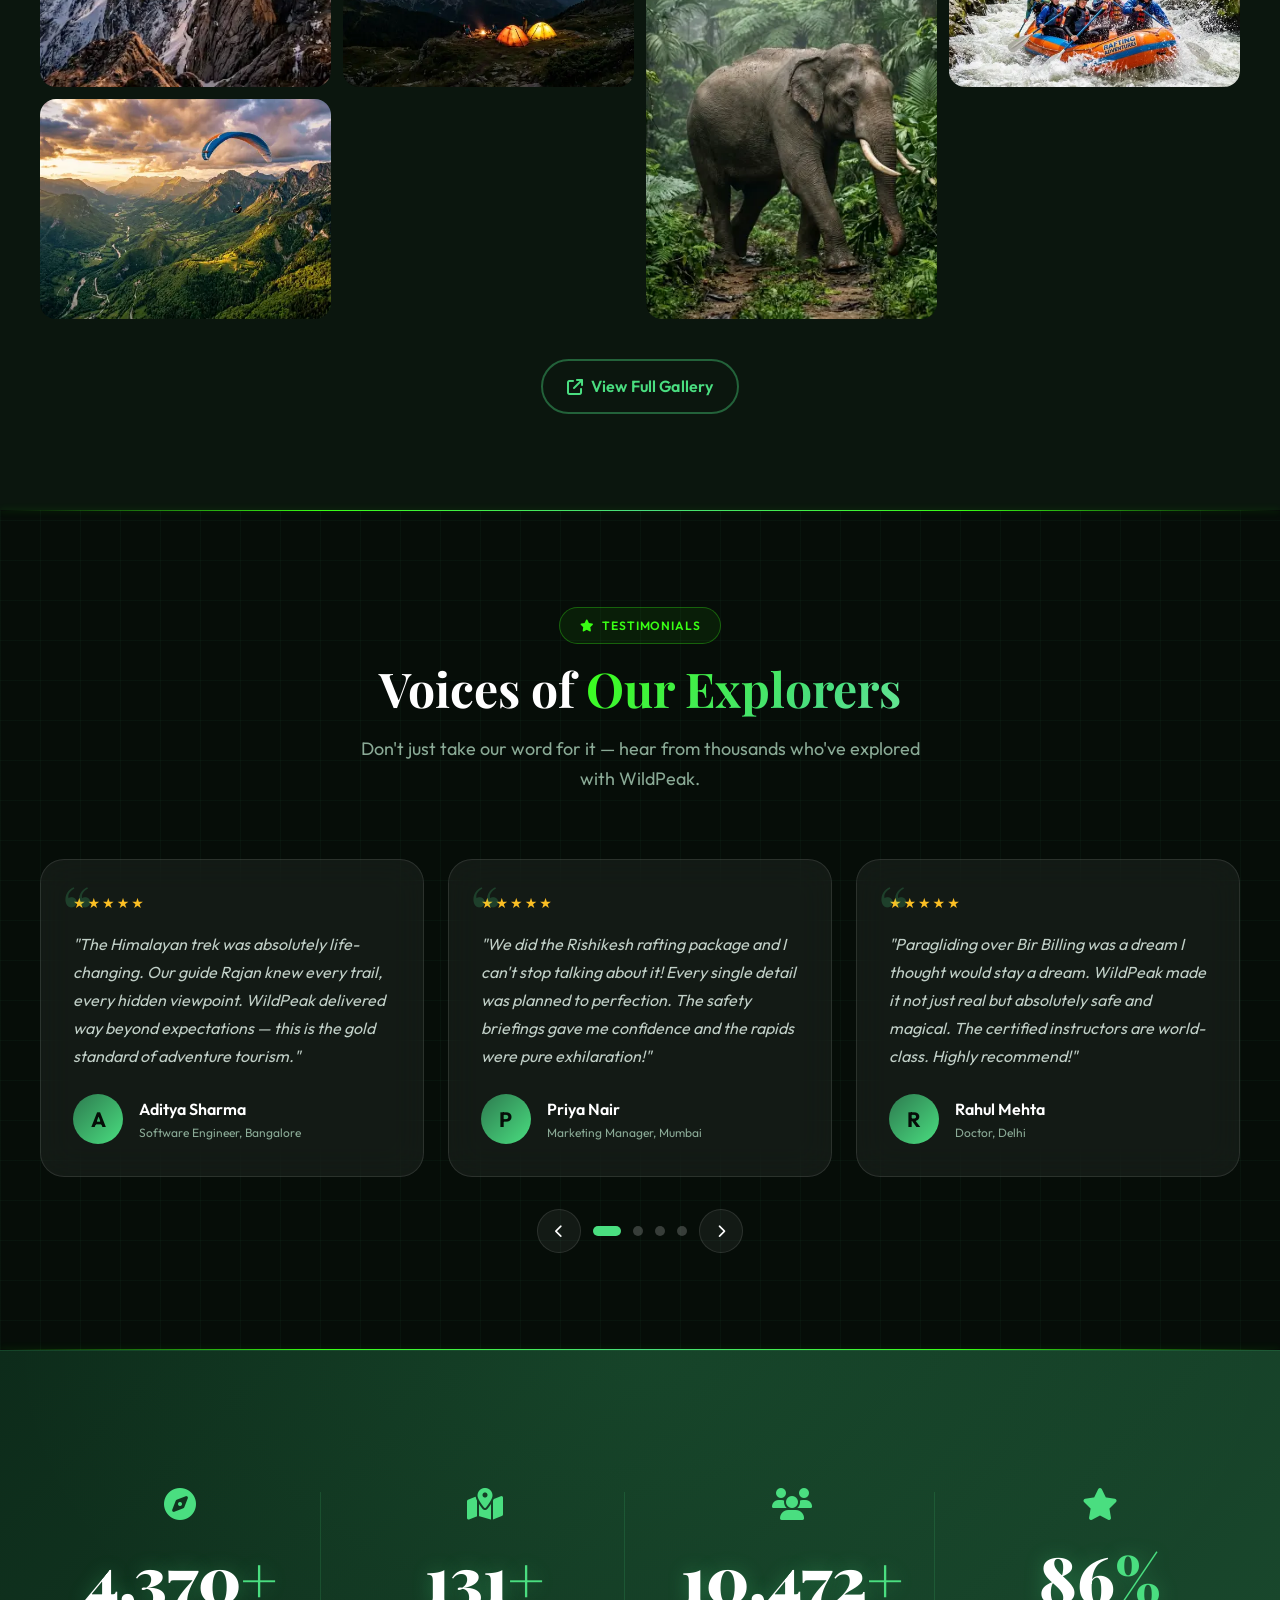
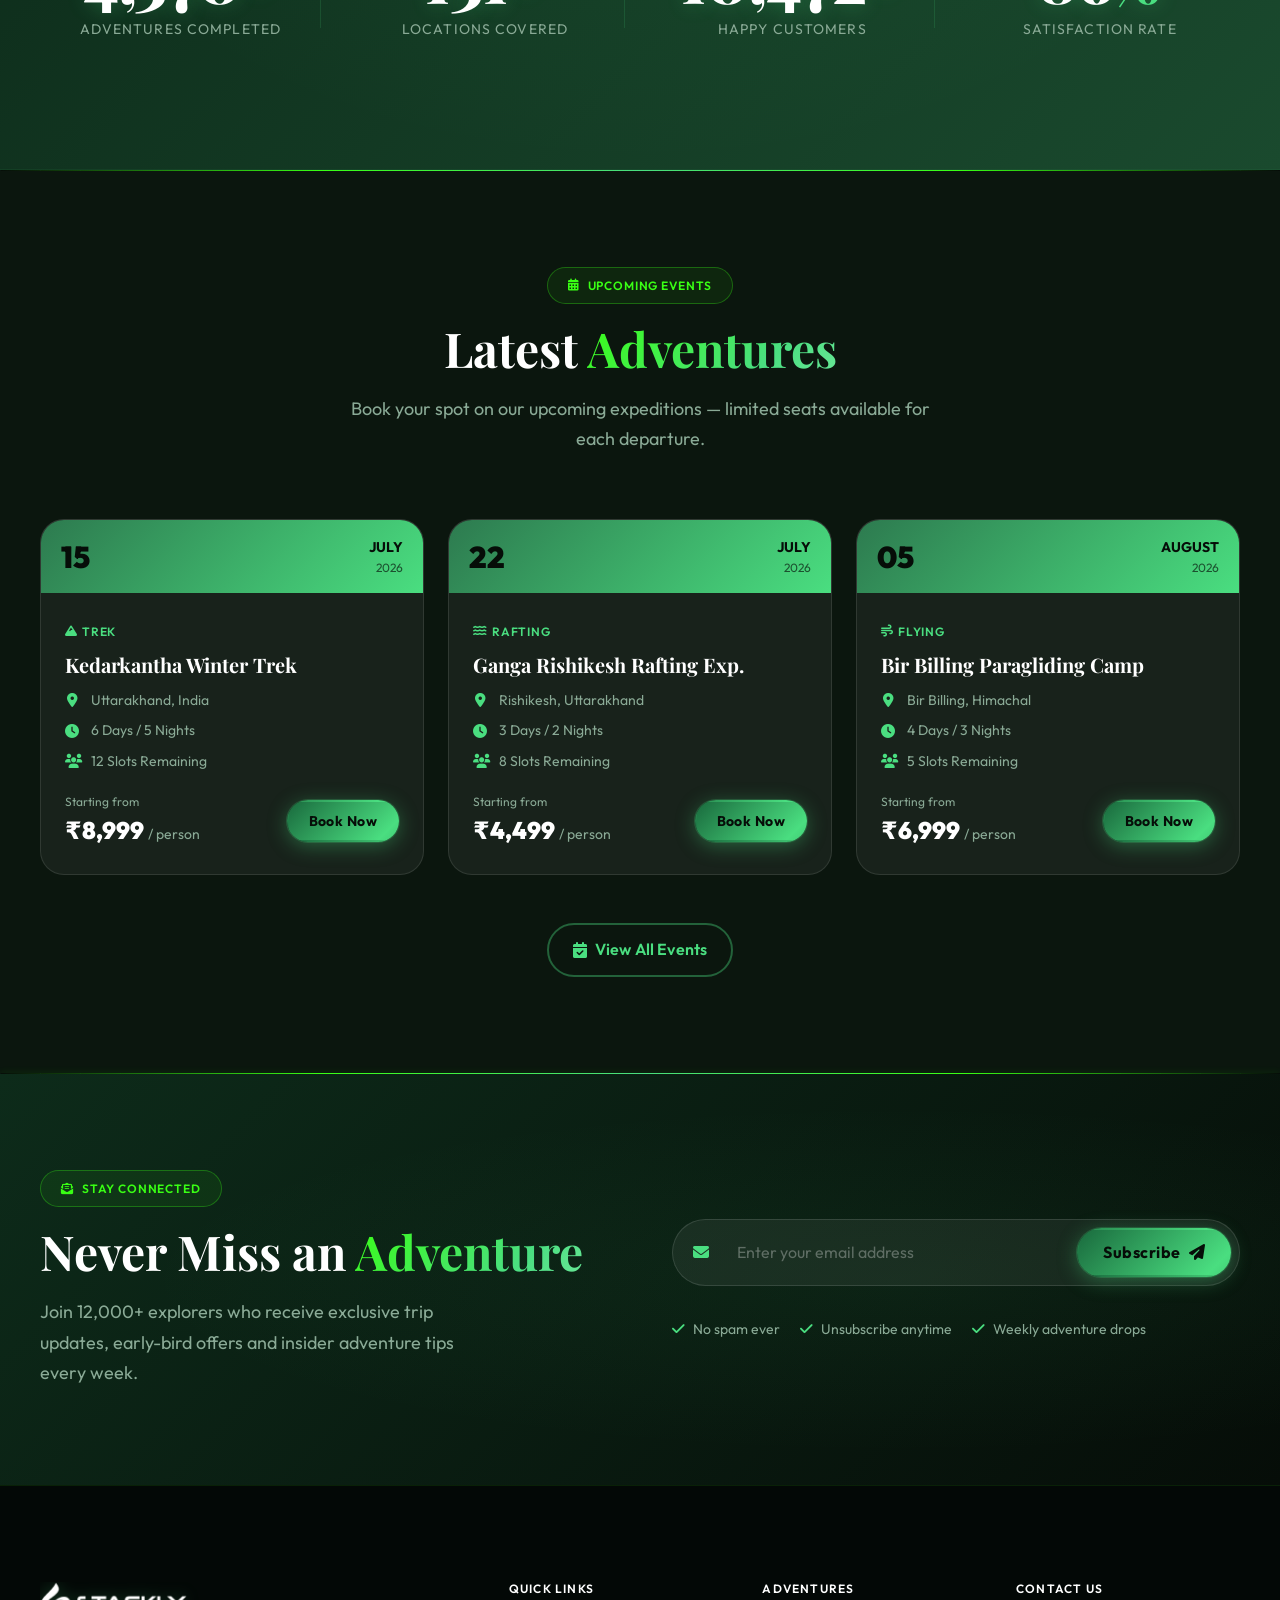
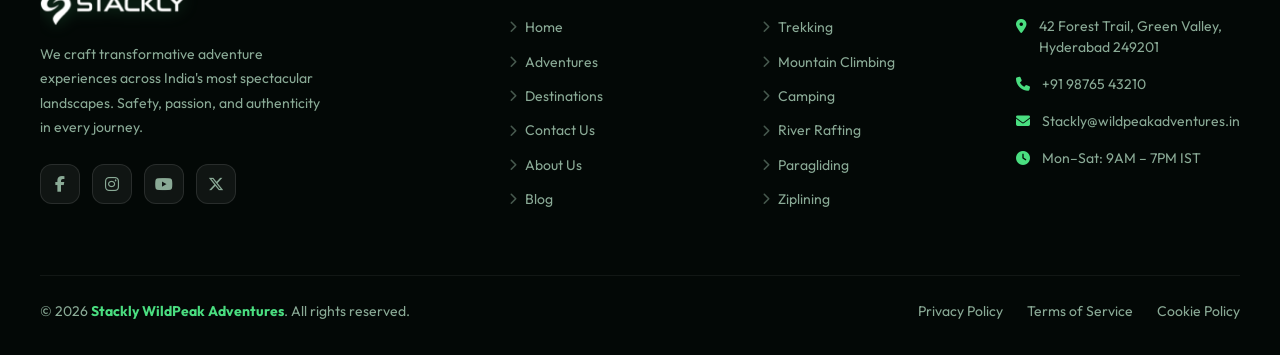
==== commit c9ea9b92: "Add files via upload" ====
--- a/index.html
+++ b/index.html
@@ -91,6 +91,9 @@
         <li><a href="index.html"        class="nav-link" id="navHome">Home</a></li>
         <li><a href="adventures.html"   class="nav-link" id="navAdv">Adventures</a></li>
         <li><a href="destinations.html" class="nav-link" id="navDest">Destinations</a></li>
+        <li><a href="about.html" class="nav-link" id="navAbout">About</a></li>
+        <li><a href="blog.html"  class="nav-link" id="navBlog">Blog</a></li>
+
         <li><a href="contact.html"      class="nav-link" id="navContact">Contact</a></li>
       </ul>
     </div>
@@ -798,8 +801,8 @@
           <a href="adventures.html"><i class="fa-solid fa-chevron-right"></i> Adventures</a>
           <a href="destinations.html"><i class="fa-solid fa-chevron-right"></i> Destinations</a>
           <a href="contact.html"><i class="fa-solid fa-chevron-right"></i> Contact Us</a>
-          <a href="404.html"><i class="fa-solid fa-chevron-right"></i> About Us</a>
-          <a href="404.html"><i class="fa-solid fa-chevron-right"></i> Blog</a>
+          <a href="about.html"><i class="fa-solid fa-chevron-right"></i> About Us</a>
+          <a href="blog.html"><i class="fa-solid fa-chevron-right"></i> Blog</a>
         </div>
       </div>
 
--- a/css/style.css
+++ b/css/style.css
@@ -0,0 +1,969 @@
+/* ============================================================
+   WildPeak Adventures — Global Stylesheet
+   Forest Adventure Theme | Premium UI/UX
+   ============================================================ */
+
+@import url('https://fonts.googleapis.com/css2?family=Outfit:wght@300;400;500;600;700;800;900&family=Playfair+Display:ital,wght@0,400;0,500;0,600;0,700;0,800;0,900;1,400;1,700&display=swap');
+
+/* ============================================================
+   CSS Custom Properties (Design Tokens)
+   ============================================================ */
+:root {
+  /* Core Colors */
+  --clr-bg:            #060d08;
+  --clr-bg-alt:        #0b160e;
+  --clr-bg-card:       #0f1f13;
+  --clr-forest-deep:   #0d2b1a;
+  --clr-forest-dark:   #1a4a2e;
+  --clr-forest-mid:    #2d6a47;
+  --clr-emerald:       #2d7a4f;
+  --clr-emerald-bright:#3d9b65;
+  --clr-earth:         #8b5e3c;
+  --clr-earth-light:   #b07a52;
+  --clr-gray:          #6b7280;
+  --clr-gray-light:    #9ca3af;
+  --clr-accent:        #4ade80;
+  --clr-accent-dim:    #86efac;
+  --clr-white:         #ffffff;
+  --clr-text:          #dff0e6;
+  --clr-text-muted:    #8aaa96;
+  --clr-danger:        #f87171;
+
+  /* Gradients */
+  --grad-primary:   linear-gradient(135deg, #1a4a2e 0%, #2d7a4f 60%, #4ade80 100%);
+  --grad-accent:    linear-gradient(135deg, #2d7a4f, #4ade80);
+  --grad-text:      linear-gradient(135deg, #4ade80 0%, #86efac 100%);
+  --grad-hero:      linear-gradient(160deg, rgba(6,13,8,0.15) 0%, rgba(6,13,8,0.92) 100%);
+  --grad-card:      linear-gradient(145deg, rgba(13,43,26,0.92) 0%, rgba(26,74,46,0.85) 100%);
+  --grad-earth:     linear-gradient(135deg, #8b5e3c, #b07a52);
+
+  /* Glassmorphism */
+  --glass-bg:       rgba(255,255,255,0.055);
+  --glass-bg-h:     rgba(255,255,255,0.095);
+  --glass-border:   rgba(255,255,255,0.10);
+  --glass-border-g: rgba(74,222,128,0.18);
+  --glass-blur:     blur(18px);
+  --glass-blur-hvy: blur(28px);
+
+  /* Shadows */
+  --shadow-xs:  0 2px 8px rgba(0,0,0,0.25);
+  --shadow-sm:  0 4px 16px rgba(0,0,0,0.35);
+  --shadow-md:  0 10px 35px rgba(0,0,0,0.45);
+  --shadow-lg:  0 24px 64px rgba(0,0,0,0.55);
+  --shadow-xl:  0 40px 90px rgba(0,0,0,0.65);
+  --glow-green: 0 0 40px rgba(74,222,128,0.22);
+  --glow-green-h:0 0 60px rgba(74,222,128,0.40);
+
+  /* Typography */
+  --font-head:   'Playfair Display', Georgia, serif;
+  --font-body:   'Outfit', system-ui, -apple-system, sans-serif;
+
+  /* Font Sizes (fluid) */
+  --fs-xs:   0.75rem;
+  --fs-sm:   0.875rem;
+  --fs-base: 1rem;
+  --fs-lg:   1.125rem;
+  --fs-xl:   1.25rem;
+  --fs-2xl:  1.5rem;
+  --fs-3xl:  1.875rem;
+  --fs-4xl:  2.25rem;
+  --fs-5xl:  3rem;
+  --fs-6xl:  3.75rem;
+  --fs-7xl:  4.5rem;
+
+  /* Font Weights */
+  --fw-light:    300;
+  --fw-reg:      400;
+  --fw-med:      500;
+  --fw-semi:     600;
+  --fw-bold:     700;
+  --fw-xbold:    800;
+  --fw-black:    900;
+
+  /* Spacing */
+  --sp-1:  0.25rem;   /* 4px  */
+  --sp-2:  0.5rem;    /* 8px  */
+  --sp-3:  0.75rem;   /* 12px */
+  --sp-4:  1rem;      /* 16px */
+  --sp-5:  1.25rem;   /* 20px */
+  --sp-6:  1.5rem;    /* 24px */
+  --sp-8:  2rem;      /* 32px */
+  --sp-10: 2.5rem;    /* 40px */
+  --sp-12: 3rem;      /* 48px */
+  --sp-16: 4rem;      /* 64px */
+  --sp-20: 5rem;      /* 80px */
+  --sp-24: 6rem;      /* 96px */
+  --sp-32: 8rem;      /* 128px */
+
+  /* Border Radius */
+  --r-sm:   0.375rem;
+  --r-md:   0.75rem;
+  --r-lg:   1rem;
+  --r-xl:   1.5rem;
+  --r-2xl:  2rem;
+  --r-full: 9999px;
+
+  /* Transitions */
+  --ease:       cubic-bezier(0.4,0,0.2,1);
+  --ease-out:   cubic-bezier(0,0,0.2,1);
+  --ease-bounce:cubic-bezier(0.34,1.56,0.64,1);
+  --t-fast:  0.18s ease;
+  --t-base:  0.35s ease;
+  --t-slow:  0.6s ease;
+
+  /* Layout */
+  --max-w: 1280px;
+  --nav-h: 80px;
+  --sec-py: 6rem;
+}
+
+/* ============================================================
+   Base Reset
+   ============================================================ */
+*,*::before,*::after { box-sizing:border-box; margin:0; padding:0; }
+
+html {
+  scroll-behavior: smooth;
+  -webkit-text-size-adjust: 100%;
+  tab-size: 4;
+  overflow-x: hidden;
+}
+
+body {
+  font-family: var(--font-body);
+  font-size: var(--fs-base);
+  line-height: 1.6;
+  color: var(--clr-text);
+  background: var(--clr-bg);
+  overflow-x: hidden;
+  width: 100%;
+  -webkit-font-smoothing: antialiased;
+  -moz-osx-font-smoothing: grayscale;
+}
+
+/* ── Universal clamp — nothing escapes viewport ── */
+*, *::before, *::after {
+  max-width: 100%;
+}
+/* Exceptions that legitimately overflow (fixed overlays, sliders) */
+.navbar, #pageLoader, #scrollTop, .navbar-center,
+.testimonials-slider, .testimonials-slider * {
+  max-width: none;
+}
+
+img, video { width: 100%; max-width:100%; height:auto; display:block; object-fit:cover; }
+img.brand-logo-img { width: auto; object-fit: contain; }
+a { text-decoration:none; color:inherit; transition: var(--t-base); }
+ul,ol { list-style:none; }
+button { cursor:pointer; border:none; background:none; font-family:var(--font-body); }
+input,textarea,select { font-family:var(--font-body); font-size:var(--fs-base); }
+textarea { resize: vertical; }
+
+/* ============================================================
+   Typography
+   ============================================================ */
+h1,h2,h3,h4,h5,h6 {
+  font-family: var(--font-head);
+  line-height: 1.2;
+  color: var(--clr-white);
+  font-weight: var(--fw-bold);
+}
+
+h1 { font-size: clamp(2.4rem, 6vw, var(--fs-7xl)); }
+h2 { font-size: clamp(1.9rem, 4vw, var(--fs-5xl)); }
+h3 { font-size: clamp(1.4rem, 3vw, var(--fs-3xl)); }
+h4 { font-size: clamp(1.15rem, 2.5vw, var(--fs-2xl)); }
+h5 { font-size: var(--fs-xl); }
+h6 { font-size: var(--fs-lg); }
+p  { color: var(--clr-text-muted); line-height: 1.7; }
+
+.text-gradient {
+  background: var(--grad-text);
+  -webkit-background-clip: text;
+  -webkit-text-fill-color: transparent;
+  background-clip: text;
+}
+
+.text-accent  { color: var(--clr-accent); }
+.text-muted   { color: var(--clr-text-muted); }
+.text-white   { color: var(--clr-white); }
+.text-center  { text-align: center; }
+
+/* ============================================================
+   Layout
+   ============================================================ */
+.container {
+  width: 100%;
+  max-width: var(--max-w);
+  margin-left: auto;
+  margin-right: auto;
+  padding-left: clamp(1rem, 4vw, 2.5rem);
+  padding-right: clamp(1rem, 4vw, 2.5rem);
+  box-sizing: border-box;
+}
+
+.section { padding-block: var(--sec-py); }
+.section-alt { background: var(--clr-bg-alt); }
+
+.section-header {
+  text-align: center;
+  margin-bottom: var(--sp-16);
+}
+.section-badge {
+  display: inline-flex;
+  align-items: center;
+  gap: var(--sp-2);
+  padding: var(--sp-2) var(--sp-5);
+  background: rgba(74,222,128,0.08);
+  border: 1px solid rgba(74,222,128,0.25);
+  border-radius: var(--r-full);
+  color: var(--clr-accent);
+  font-size: var(--fs-xs);
+  font-weight: var(--fw-semi);
+  letter-spacing: 0.07em;
+  text-transform: uppercase;
+  margin-bottom: var(--sp-4);
+}
+.section-title  { margin-bottom: var(--sp-4); }
+.section-subtitle {
+  max-width: 580px;
+  margin-inline: auto;
+  font-size: var(--fs-lg);
+  color: var(--clr-text-muted);
+}
+
+/* Grid helpers */
+.grid-2 { display:grid; grid-template-columns:repeat(2,1fr); gap:var(--sp-6); }
+.grid-3 { display:grid; grid-template-columns:repeat(3,1fr); gap:var(--sp-6); }
+.grid-4 { display:grid; grid-template-columns:repeat(4,1fr); gap:var(--sp-6); }
+@media (max-width:1023px){ .grid-4{grid-template-columns:repeat(2,1fr);} .grid-3{grid-template-columns:repeat(2,1fr);} }
+@media (max-width:639px) { .grid-2,.grid-3,.grid-4{grid-template-columns:1fr;} }
+
+/* ============================================================
+   Buttons
+   ============================================================ */
+.btn {
+  display: inline-flex;
+  align-items: center;
+  justify-content: center;
+  gap: var(--sp-2);
+  padding: 0.78rem var(--sp-6);
+  border-radius: var(--r-full);
+  font-size: var(--fs-base);
+  font-weight: var(--fw-semi);
+  font-family: var(--font-body);
+  cursor: pointer;
+  transition: all 0.35s var(--ease);
+  position: relative;
+  overflow: hidden;
+  border: 2px solid transparent;
+  white-space: nowrap;
+  letter-spacing: 0.01em;
+  text-decoration: none;
+}
+.btn-lg { padding:1rem var(--sp-10); font-size:var(--fs-lg); }
+.btn-sm { padding:0.48rem var(--sp-5); font-size:var(--fs-sm); }
+
+.btn-primary {
+  background: var(--grad-accent);
+  color: #060d08;
+  font-weight: var(--fw-bold);
+  box-shadow: 0 4px 20px rgba(74,222,128,0.28);
+}
+.btn-primary:hover {
+  transform: translateY(-3px) scale(1.02);
+  box-shadow: 0 10px 35px rgba(74,222,128,0.48);
+}
+
+.btn-outline {
+  background: transparent;
+  color: var(--clr-white);
+  border-color: rgba(255,255,255,0.38);
+  backdrop-filter: var(--glass-blur);
+}
+.btn-outline:hover {
+  background: rgba(255,255,255,0.09);
+  border-color: rgba(255,255,255,0.7);
+  transform: translateY(-3px);
+}
+
+.btn-accent-outline {
+  background: transparent;
+  color: var(--clr-accent);
+  border-color: rgba(74,222,128,0.38);
+}
+.btn-accent-outline:hover {
+  background: rgba(74,222,128,0.1);
+  border-color: var(--clr-accent);
+  transform: translateY(-3px);
+}
+
+.btn-ghost {
+  background: var(--glass-bg);
+  color: var(--clr-white);
+  border-color: var(--glass-border);
+  backdrop-filter: var(--glass-blur);
+}
+.btn-ghost:hover {
+  background: var(--glass-bg-h);
+  transform: translateY(-2px);
+}
+
+/* Ripple */
+.ripple { position:relative; overflow:hidden; }
+.ripple::after {
+  content:'';
+  position:absolute; inset:0;
+  background: radial-gradient(circle at center, rgba(255,255,255,0.25) 0%, transparent 70%);
+  opacity: 0;
+  transition: opacity 0.5s ease;
+}
+.ripple:active::after { opacity:1; }
+
+/* ============================================================
+   Cards
+   ============================================================ */
+.card {
+  background: var(--glass-bg);
+  backdrop-filter: var(--glass-blur);
+  -webkit-backdrop-filter: var(--glass-blur);
+  border: 1px solid var(--glass-border);
+  border-radius: var(--r-xl);
+  overflow: hidden;
+  transition: all 0.4s var(--ease);
+}
+.card:hover {
+  transform: translateY(-8px);
+  box-shadow: var(--shadow-lg), var(--glow-green);
+  border-color: var(--glass-border-g);
+}
+.card-forest {
+  background: var(--grad-card);
+  border: 1px solid rgba(74,222,128,0.12);
+  border-radius: var(--r-xl);
+}
+
+/* Glass utilities */
+.glass {
+  background: var(--glass-bg);
+  backdrop-filter: var(--glass-blur);
+  -webkit-backdrop-filter: var(--glass-blur);
+  border: 1px solid var(--glass-border);
+}
+.glass-dark {
+  background: rgba(6,13,8,0.75);
+  backdrop-filter: var(--glass-blur-hvy);
+  -webkit-backdrop-filter: var(--glass-blur-hvy);
+  border: 1px solid rgba(255,255,255,0.07);
+}
+
+/* ============================================================
+   Forms
+   ============================================================ */
+.form-group { display:flex; flex-direction:column; gap:var(--sp-2); }
+.form-label {
+  font-size: var(--fs-sm);
+  font-weight: var(--fw-med);
+  color: var(--clr-text);
+}
+.form-control {
+  width: 100%;
+  padding: 0.875rem var(--sp-5);
+  background: rgba(255,255,255,0.055);
+  border: 1px solid rgba(255,255,255,0.12);
+  border-radius: var(--r-md);
+  color: var(--clr-white);
+  font-size: var(--fs-base);
+  font-family: var(--font-body);
+  transition: all 0.3s ease;
+  outline: none;
+  -webkit-appearance: none;
+  appearance: none;
+}
+.form-control::placeholder { color: rgba(255,255,255,0.28); }
+.form-control:focus {
+  border-color: rgba(74,222,128,0.5);
+  background: rgba(255,255,255,0.08);
+  box-shadow: 0 0 0 3px rgba(74,222,128,0.1);
+}
+.form-control.is-error {
+  border-color: rgba(248,113,113,0.55);
+  box-shadow: 0 0 0 3px rgba(248,113,113,0.1);
+}
+.err-msg {
+  font-size: var(--fs-xs);
+  color: var(--clr-danger);
+  display: flex;
+  align-items: center;
+  gap: 0.3rem;
+  min-height: 1rem;
+}
+.err-msg i { font-size: 0.7rem; }
+
+/* ============================================================
+   Badge / Tags
+   ============================================================ */
+.badge {
+  display: inline-flex;
+  align-items: center;
+  gap: var(--sp-2);
+  padding: 0.25rem var(--sp-3);
+  border-radius: var(--r-full);
+  font-size: var(--fs-xs);
+  font-weight: var(--fw-semi);
+}
+.badge-green  { background:rgba(74,222,128,0.14); color:var(--clr-accent); border:1px solid rgba(74,222,128,0.25); }
+.badge-brown  { background:rgba(139,94,60,0.14);  color:var(--clr-earth-light); border:1px solid rgba(139,94,60,0.25); }
+.badge-gray   { background:rgba(107,114,128,0.14); color:var(--clr-gray-light); border:1px solid rgba(107,114,128,0.25); }
+
+/* ============================================================
+   Dividers
+   ============================================================ */
+.hr-green {
+  height: 1px;
+  background: linear-gradient(to right, transparent, rgba(74,222,128,0.35), transparent);
+  border: none;
+  margin-block: 0;
+}
+
+/* ============================================================
+   Scroll Progress Bar
+   ============================================================ */
+#scrollProgress {
+  position: fixed; top:0; left:0;
+  height: 3px;
+  background: var(--grad-accent);
+  z-index: 9999;
+  width: 0%;
+  transition: width 0.1s linear;
+  border-radius: 0 var(--r-full) var(--r-full) 0;
+}
+
+/* Loader styles moved to css/loader.css */
+
+
+/* ============================================================
+   Navbar
+   ============================================================ */
+/* ── FIXED NAVBAR — pinned to top, full width, never shifts ── */
+.navbar {
+  position: fixed !important;
+  top: 0;
+  left: 0;
+  right: 0;
+  width: 100% !important;
+  z-index: 1100;
+  height: var(--nav-h);
+  display: flex;
+  align-items: center;
+  background: rgba(6,13,8,0.7);
+  backdrop-filter: blur(12px);
+  -webkit-backdrop-filter: blur(12px);
+  transition: background 0.4s var(--ease), box-shadow 0.4s var(--ease);
+  /* Stop navbar itself from causing any layout shift */
+  overflow: visible;
+}
+.navbar .container {
+  display: flex;
+  align-items: center;
+  gap: var(--sp-4);
+  width: 100%;
+  flex-wrap: nowrap;
+}
+.navbar.scrolled {
+  background: rgba(6,13,8,0.97) !important;
+  backdrop-filter: blur(28px);
+  -webkit-backdrop-filter: blur(28px);
+  box-shadow: 0 4px 30px rgba(0,0,0,0.55), 0 1px 0 rgba(74,222,128,0.12);
+}
+
+/* ── Brand / Logo ── */
+.navbar-brand {
+  display: flex;
+  align-items: center;
+  gap: var(--sp-3);
+  flex-shrink: 0;
+  text-decoration: none;
+  /* Logo is always visible — navbar is fixed so brand scrolls with it */
+  position: relative;
+  z-index: 2;
+}
+/* ── Brand Logo Image (replaces logo-box) ── */
+.brand-logo-img {
+  height: 44px;
+  width: auto;
+  display: block;
+  object-fit: contain;
+  /* Logo.webp is white — shows on dark navbar naturally */
+  filter: drop-shadow(0 0 8px rgba(74,222,128,0.3));
+  transition: transform 0.3s var(--ease-bounce), filter 0.3s ease;
+  flex-shrink: 0;
+}
+.navbar-brand:hover .brand-logo-img {
+  transform: scale(1.06);
+  filter: drop-shadow(0 0 14px rgba(74,222,128,0.6));
+}
+/* Slightly smaller in footer */
+.brand-logo-sm {
+  height: 36px;
+}
+/* Dashboard sidebar logo */
+.sidebar-brand .brand-logo-img {
+  height: 38px;
+}
+.logo-name {
+  font-family: var(--font-head);
+  font-size: 1.35rem;
+  font-weight: var(--fw-bold);
+  color: var(--clr-white);
+  letter-spacing: -0.01em;
+  white-space: nowrap;
+}
+.logo-name em {
+  font-style: normal;
+  color: var(--clr-accent);
+}
+
+/* ── Sidebar Brand — sticky inside scrollable sidebar (dashboard pages) ── */
+.sidebar-brand {
+  position: sticky !important;
+  top: 0;
+  z-index: 20;
+  background: rgba(3, 8, 4, 0.98);
+  backdrop-filter: blur(20px);
+  -webkit-backdrop-filter: blur(20px);
+  border-bottom: 1px solid rgba(57, 255, 20, 0.1);
+  /* Ensure logo never scrolls away inside sidebar */
+  display: flex;
+  align-items: center;
+}
+
+/* Nav Links */
+.navbar-center {
+  flex: 1;
+  display: flex;
+  justify-content: center;
+}
+.nav-links {
+  display: flex;
+  align-items: center;
+  gap: var(--sp-1);
+}
+.nav-link {
+  padding: var(--sp-2) var(--sp-4);
+  font-size: 0.9rem;
+  font-weight: var(--fw-med);
+  color: rgba(255,255,255,0.75);
+  border-radius: var(--r-md);
+  transition: all 0.25s ease;
+  position: relative;
+  letter-spacing: 0.01em;
+}
+.nav-link::after {
+  content: '';
+  position: absolute;
+  bottom: 4px; left: 50%;
+  transform: translateX(-50%);
+  width: 0; height: 2px;
+  background: var(--clr-accent);
+  border-radius: var(--r-full);
+  transition: width 0.3s ease;
+}
+.nav-link:hover,.nav-link.active {
+  color: var(--clr-white);
+  background: rgba(255,255,255,0.07);
+}
+.nav-link:hover::after,.nav-link.active::after { width: calc(100% - 2rem); }
+
+/* Navbar Right */
+.navbar-right {
+  display: flex;
+  align-items: center;
+  gap: var(--sp-3);
+  margin-left: auto;
+  flex-shrink: 0;
+}
+
+/* Hamburger */
+.hamburger {
+  display: none;
+  flex-direction: column;
+  justify-content: center;
+  align-items: center;
+  width: 44px; height: 44px;
+  gap: 5px;
+  background: rgba(255,255,255,0.07);
+  border: 1px solid rgba(255,255,255,0.1);
+  border-radius: var(--r-md);
+  padding: 0;
+  transition: background 0.25s;
+  flex-shrink: 0;
+}
+.hamburger:hover { background: rgba(255,255,255,0.13); }
+.hamburger span {
+  display: block;
+  width: 22px; height: 2px;
+  background: var(--clr-white);
+  border-radius: 2px;
+  transition: all 0.35s ease;
+  transform-origin: center;
+}
+.hamburger.open span:nth-child(1) { transform: rotate(45deg) translate(5px,5px); }
+.hamburger.open span:nth-child(2) { opacity:0; transform:scaleX(0); }
+.hamburger.open span:nth-child(3) { transform: rotate(-45deg) translate(5px,-5px); }
+
+/* ── Mobile Menu ── */
+@media (max-width: 1023px) {
+  .hamburger { display: flex; }
+
+  .navbar-center {
+    position: fixed;
+    top: var(--nav-h);
+    left: 0;
+    right: 0;
+    width: 100%;
+    background: rgba(6,13,8,0.98);
+    backdrop-filter: blur(24px);
+    -webkit-backdrop-filter: blur(24px);
+    border-bottom: 1px solid rgba(74,222,128,0.12);
+    padding: 1.5rem;
+    transform: translateY(-110%);
+    opacity: 0;
+    pointer-events: none;
+    transition: transform 0.4s var(--ease), opacity 0.4s var(--ease);
+    flex: none;
+    display: block;
+    z-index: 1099;
+  }
+  .navbar-center.open {
+    transform: translateY(0);
+    opacity: 1;
+    pointer-events: all;
+  }
+  .nav-links {
+    flex-direction: column;
+    gap: 0.5rem;
+    align-items: stretch;
+  }
+  .nav-link {
+    padding: 0.9rem 1rem;
+    text-align: center;
+    font-size: 1rem;
+    border-radius: var(--r-md);
+    border-bottom: 1px solid rgba(255,255,255,0.05);
+  }
+  .nav-link::after { display: none; }
+  .navbar-right .btn-outline { display: none; }
+}
+@media (max-width: 480px) {
+  .navbar-right { gap: 0.4rem; }
+  .navbar-right .btn-sm {
+    padding: 0.38rem 0.85rem;
+    font-size: 0.78rem;
+  }
+  .brand-logo-img { height: 36px; }
+}
+
+/* ============================================================
+   Footer — Always Centered on All Pages
+   ============================================================ */
+.footer {
+  background: #030806;
+  border-top: 1px solid rgba(74,222,128,0.08);
+  padding-top: var(--sp-24);
+  padding-bottom: var(--sp-8);
+  width: 100%;
+  /* Never let footer content stretch edge-to-edge */
+  box-sizing: border-box;
+}
+.footer .container {
+  max-width: var(--max-w);
+  margin-left: auto;
+  margin-right: auto;
+  padding-left: clamp(1rem, 5vw, 2.5rem);
+  padding-right: clamp(1rem, 5vw, 2.5rem);
+  box-sizing: border-box;
+  width: 100%;
+}
+.footer-grid {
+  display: grid;
+  grid-template-columns: 2fr repeat(3, 1fr);
+  gap: clamp(1.5rem, 3vw, 3rem);
+  margin-bottom: var(--sp-16);
+  width: 100%;
+}
+.footer-brand-desc {
+  font-size: var(--fs-sm);
+  line-height: 1.75;
+  max-width: 280px;
+  margin-bottom: var(--sp-6);
+}
+.social-links {
+  display: flex;
+  gap: var(--sp-3);
+}
+.social-link {
+  width: 40px; height: 40px;
+  display: flex; align-items: center; justify-content: center;
+  background: var(--glass-bg);
+  border: 1px solid var(--glass-border);
+  border-radius: var(--r-md);
+  color: var(--clr-text-muted);
+  font-size: var(--fs-base);
+  transition: all 0.3s ease;
+}
+.social-link:hover {
+  background: rgba(74,222,128,0.1);
+  border-color: rgba(74,222,128,0.3);
+  color: var(--clr-accent);
+  transform: translateY(-3px);
+}
+.footer-col-title {
+  font-family: var(--font-body);
+  font-size: var(--fs-xs);
+  font-weight: var(--fw-semi);
+  color: var(--clr-white);
+  text-transform: uppercase;
+  letter-spacing: 0.1em;
+  margin-bottom: var(--sp-5);
+}
+.footer-links { display:flex; flex-direction:column; gap:var(--sp-3); }
+.footer-links a {
+  font-size: var(--fs-sm);
+  color: var(--clr-text-muted);
+  transition: color 0.25s, transform 0.25s;
+  display: flex;
+  align-items: center;
+  gap: var(--sp-2);
+}
+.footer-links a:hover { color:var(--clr-accent); transform:translateX(4px); }
+.footer-links a i { font-size: var(--fs-xs); opacity: 0.5; }
+
+.footer-contact-item {
+  display: flex;
+  gap: var(--sp-3);
+  align-items: flex-start;
+  margin-bottom: var(--sp-4);
+}
+.footer-contact-item i {
+  color: var(--clr-accent);
+  font-size: var(--fs-sm);
+  margin-top: 3px;
+  flex-shrink: 0;
+}
+.footer-contact-item span {
+  font-size: var(--fs-sm);
+  color: var(--clr-text-muted);
+  line-height: 1.5;
+}
+
+.footer-bottom {
+  padding-top: var(--sp-6);
+  border-top: 1px solid rgba(255,255,255,0.06);
+  display: flex;
+  align-items: center;
+  justify-content: space-between;
+  gap: var(--sp-4);
+  flex-wrap: wrap;
+}
+.footer-bottom p { font-size: var(--fs-sm); }
+.footer-bottom-links { display:flex; gap:var(--sp-6); }
+.footer-bottom-links a { font-size: var(--fs-sm); color:var(--clr-text-muted); }
+.footer-bottom-links a:hover { color: var(--clr-accent); }
+
+/* ── Footer responsive ── */
+@media (max-width:1199px) {
+  .footer-grid { grid-template-columns: 1.5fr repeat(3,1fr); }
+}
+@media (max-width:1023px) {
+  .footer-grid { grid-template-columns: 1fr 1fr; }
+  .footer-brand { grid-column: 1/-1; }
+  .footer-brand-desc { max-width: 100%; }
+}
+@media (max-width:767px) {
+  .footer-grid { grid-template-columns: 1fr 1fr; gap: 2rem; }
+}
+@media (max-width:639px) {
+  .footer-grid { grid-template-columns: 1fr; gap: 2rem; }
+  .footer-brand { grid-column: auto; }
+  .footer-bottom { flex-direction:column; align-items:center; text-align:center; gap: 1rem; }
+  .footer-bottom-links { flex-wrap: wrap; justify-content: center; gap: 0.75rem; }
+}
+
+/* ============================================================
+   Scroll To Top
+   ============================================================ */
+#scrollTop {
+  position: fixed;
+  bottom: var(--sp-8); right: var(--sp-8);
+  width: 48px; height: 48px;
+  background: var(--grad-accent);
+  color: #060d08;
+  border: none;
+  border-radius: 50%;
+  display: flex; align-items: center; justify-content: center;
+  font-size: 1.1rem;
+  cursor: pointer;
+  z-index: 500;
+  opacity: 0;
+  transform: translateY(20px) scale(0.8);
+  transition: all 0.35s var(--ease-bounce);
+  box-shadow: 0 6px 24px rgba(74,222,128,0.35);
+}
+#scrollTop.show { opacity:1; transform:translateY(0) scale(1); }
+#scrollTop:hover { transform:translateY(-4px) scale(1.08); box-shadow: 0 12px 36px rgba(74,222,128,0.5); }
+
+/* ============================================================
+   AOS Overrides
+   ============================================================ */
+[data-aos] { pointer-events:none; }
+[data-aos].aos-animate { pointer-events:auto; }
+
+/* ============================================================
+   Floating Animation (global utility)
+   ============================================================ */
+@keyframes floatY {
+  0%,100% { transform:translateY(0); }
+  50%      { transform:translateY(-12px); }
+}
+@keyframes floatX {
+  0%,100% { transform:translateX(0); }
+  50%      { transform:translateX(-8px); }
+}
+@keyframes pulse-glow {
+  0%,100% { box-shadow: var(--glow-green); }
+  50%      { box-shadow: var(--glow-green-h); }
+}
+@keyframes rotate {
+  from { transform: rotate(0deg); }
+  to   { transform: rotate(360deg); }
+}
+@keyframes shimmer {
+  0%   { background-position: -200% center; }
+  100% { background-position: 200% center; }
+}
+
+.float-anim { animation: floatY 4s ease-in-out infinite; }
+
+/* ============================================================
+   Page Hero (shared across inner pages)
+   ============================================================ */
+.page-hero {
+  position: relative;
+  padding-top: calc(var(--nav-h) + 5rem);
+  padding-bottom: 5rem;
+  overflow: hidden;
+  background: var(--clr-forest-deep);
+}
+.page-hero-bg {
+  position: absolute; inset:0;
+  background-size: cover;
+  background-position: center;
+  background-repeat: no-repeat;
+  opacity: 0.3;
+  transform: scale(1.05);
+}
+.page-hero-overlay {
+  position: absolute; inset:0;
+  background: linear-gradient(160deg, rgba(6,13,8,0.5) 0%, rgba(6,13,8,0.85) 100%);
+}
+.page-hero-content {
+  position: relative; z-index:2;
+  text-align: center;
+}
+.page-hero-title { margin-bottom: var(--sp-4); }
+.page-hero-subtitle {
+  font-size: var(--fs-xl);
+  color: var(--clr-text-muted);
+  max-width: 600px;
+  margin-inline: auto;
+}
+.breadcrumb {
+  display: flex;
+  align-items: center;
+  justify-content: center;
+  gap: var(--sp-2);
+  margin-top: var(--sp-6);
+  font-size: var(--fs-sm);
+  color: var(--clr-text-muted);
+}
+.breadcrumb a { color: var(--clr-accent); }
+.breadcrumb i { font-size: 0.65rem; opacity: 0.6; }
+
+/* Particle decorations */
+.hero-particle {
+  position: absolute;
+  border-radius: 50%;
+  background: radial-gradient(circle, rgba(74,222,128,0.6), transparent);
+  animation: floatY var(--dur, 5s) ease-in-out infinite;
+  pointer-events: none;
+}
+
+/* ============================================================
+   MASTER RESPONSIVE — All Devices (320px → 2560px)
+   ============================================================ */
+
+/* Ultra-wide ≥ 1920px */
+@media (min-width: 1920px) {
+  :root { --max-w: 1600px; }
+}
+
+/* Large desktop 1440px */
+@media (min-width: 1440px) {
+  :root { --max-w: 1320px; }
+}
+
+/* Tablet landscape 1024–1279px */
+@media (max-width: 1279px) {
+  :root { --sec-py: 4.5rem; }
+  .section-header { margin-bottom: 3rem; }
+}
+
+/* Tablet portrait 768–1023px */
+@media (max-width: 1023px) {
+  :root { --sec-py: 4rem; }
+  .section-header { margin-bottom: 2.5rem; }
+  /* Ensure all grid-based sections collapse */
+  [class*="-grid"] { overflow: hidden; }
+}
+
+/* Mobile landscape 640–767px */
+@media (max-width: 767px) {
+  :root { --sec-py: 3.5rem; }
+  h1 { font-size: clamp(1.8rem, 7vw, 2.8rem); }
+  h2 { font-size: clamp(1.5rem, 5vw, 2.2rem); }
+  h3 { font-size: clamp(1.15rem, 4vw, 1.6rem); }
+  .section-subtitle { font-size: 0.95rem; }
+  .section-badge { font-size: 0.7rem; }
+}
+
+/* Mobile portrait ≤ 639px */
+@media (max-width: 639px) {
+  :root { --sec-py: 3rem; }
+  h1 { font-size: clamp(1.6rem, 8vw, 2.4rem); }
+  h2 { font-size: clamp(1.3rem, 6vw, 2rem); }
+  /* Buttons go full width on tiny screens */
+  .btn-group, .hero-cta { flex-direction: column; gap: 0.75rem; }
+  /* Keep all text from bleeding */
+  p, span, a, li { word-break: break-word; overflow-wrap: break-word; }
+}
+
+/* Tiny mobile ≤ 400px */
+@media (max-width: 400px) {
+  :root { --sec-py: 2.5rem; }
+  .container { padding-left: 1rem; padding-right: 1rem; }
+  .brand-logo-img { height: 30px; }
+  .btn { padding: 0.5rem 1.1rem; font-size: 0.82rem; }
+}
+
+/* Ensure nothing causes horizontal scroll on any device */
+@media (max-width: 1280px) {
+  body, html {
+    overflow-x: hidden !important;
+  }
+  .footer-grid,
+  .footer-bottom,
+  .footer-links {
+    overflow: hidden;
+  }
+}
--- a/css/loader.css
+++ b/css/loader.css
@@ -0,0 +1,309 @@
+/* ============================================================
+   WildPeak Adventures — Premium Cinematic Loader
+   Full-screen pro loader with logo, particles & animations
+   ============================================================ */
+
+/* ── Base Overlay ── */
+#pageLoader {
+  position: fixed;
+  inset: 0;
+  z-index: 999999;
+  display: flex;
+  flex-direction: column;
+  align-items: center;
+  justify-content: center;
+  background: #060d08;
+  overflow: hidden;
+  transition: opacity 0.8s cubic-bezier(0.4,0,0.2,1),
+              visibility 0.8s cubic-bezier(0.4,0,0.2,1),
+              transform 0.8s cubic-bezier(0.4,0,0.2,1);
+}
+#pageLoader.loaded {
+  opacity: 0;
+  visibility: hidden;
+  pointer-events: none;
+  transform: scale(1.04);
+}
+
+/* ── Background layers ── */
+.ldr-bg-grid {
+  position: absolute; inset: 0;
+  background:
+    repeating-linear-gradient(0deg, transparent, transparent 59px, rgba(74,222,128,0.04) 59px, rgba(74,222,128,0.04) 60px),
+    repeating-linear-gradient(90deg, transparent, transparent 59px, rgba(74,222,128,0.04) 59px, rgba(74,222,128,0.04) 60px);
+  pointer-events: none;
+}
+.ldr-bg-radial {
+  position: absolute; inset: 0;
+  background: radial-gradient(ellipse 70% 60% at 50% 50%, rgba(13,43,26,0.7) 0%, transparent 70%);
+  pointer-events: none;
+}
+
+/* ── Mountain silhouette at bottom ── */
+.ldr-mountains {
+  position: absolute;
+  bottom: 0; left: 0; right: 0;
+  height: 220px;
+  pointer-events: none;
+  overflow: hidden;
+}
+.ldr-mountains svg {
+  width: 100%;
+  height: 100%;
+  display: block;
+}
+
+/* ── Particles container ── */
+.ldr-particles {
+  position: absolute; inset: 0;
+  pointer-events: none;
+  overflow: hidden;
+}
+.ldr-particle {
+  position: absolute;
+  bottom: -10px;
+  border-radius: 50%;
+  background: radial-gradient(circle, #4ade80, #2d7a4f);
+  animation: particleRise var(--dur, 4s) ease-in var(--delay, 0s) infinite;
+  opacity: 0;
+}
+@keyframes particleRise {
+  0%   { transform: translateY(0) scale(1); opacity: 0; }
+  10%  { opacity: var(--op, 0.6); }
+  90%  { opacity: var(--op, 0.3); }
+  100% { transform: translateY(-100vh) scale(0.4); opacity: 0; }
+}
+
+/* ── Center Content ── */
+.ldr-center {
+  position: relative;
+  z-index: 10;
+  display: flex;
+  flex-direction: column;
+  align-items: center;
+  gap: 0;
+}
+
+/* ── Logo Ring ── */
+.ldr-logo-ring {
+  position: relative;
+  width: 160px; height: 160px;
+  margin-bottom: 2rem;
+}
+/* Outer spinning ring */
+.ldr-logo-ring::before {
+  content: '';
+  position: absolute; inset: 0;
+  border-radius: 50%;
+  background: conic-gradient(
+    from 0deg,
+    transparent 0%,
+    #4ade80 30%,
+    #39ff14 50%,
+    #4ade80 70%,
+    transparent 100%
+  );
+  animation: ringSpinOuter 2s linear infinite;
+  mask: radial-gradient(farthest-side, transparent calc(100% - 3px), white calc(100% - 3px));
+  -webkit-mask: radial-gradient(farthest-side, transparent calc(100% - 3px), white calc(100% - 3px));
+}
+/* Inner counter-spinning ring */
+.ldr-logo-ring::after {
+  content: '';
+  position: absolute;
+  inset: 10px;
+  border-radius: 50%;
+  background: conic-gradient(
+    from 180deg,
+    transparent 0%,
+    rgba(74,222,128,0.4) 40%,
+    transparent 100%
+  );
+  animation: ringSpinInner 3s linear infinite reverse;
+  mask: radial-gradient(farthest-side, transparent calc(100% - 2px), white calc(100% - 2px));
+  -webkit-mask: radial-gradient(farthest-side, transparent calc(100% - 2px), white calc(100% - 2px));
+}
+@keyframes ringSpinOuter {
+  from { transform: rotate(0deg); }
+  to   { transform: rotate(360deg); }
+}
+@keyframes ringSpinInner {
+  from { transform: rotate(0deg); }
+  to   { transform: rotate(360deg); }
+}
+
+/* Inner logo circle */
+.ldr-logo-inner {
+  position: absolute;
+  inset: 16px;
+  border-radius: 50%;
+  background: radial-gradient(circle at 35% 35%, #1a4a2e, #060d08);
+  border: 1px solid rgba(74,222,128,0.15);
+  display: flex;
+  align-items: center;
+  justify-content: center;
+  box-shadow:
+    0 0 40px rgba(74,222,128,0.15),
+    inset 0 0 30px rgba(6,13,8,0.8);
+  animation: logoInnerPulse 2s ease-in-out infinite;
+}
+@keyframes logoInnerPulse {
+  0%,100% { box-shadow: 0 0 30px rgba(74,222,128,0.15), inset 0 0 30px rgba(6,13,8,0.8); }
+  50%     { box-shadow: 0 0 60px rgba(74,222,128,0.35), inset 0 0 30px rgba(6,13,8,0.8); }
+}
+
+/* Logo image inside */
+.ldr-logo-img {
+  width: 68px;
+  height: 68px;
+  object-fit: contain;
+  display: block;
+  animation: logoFloat 3s ease-in-out infinite;
+  filter: drop-shadow(0 0 12px rgba(57,255,20,0.5));
+}
+@keyframes logoFloat {
+  0%,100% { transform: translateY(0px) scale(1); }
+  50%     { transform: translateY(-5px) scale(1.04); }
+}
+
+/* ── Brand Name ── */
+.ldr-brand {
+  font-family: 'Playfair Display', Georgia, serif;
+  font-size: clamp(1.8rem, 5vw, 2.6rem);
+  font-weight: 900;
+  color: #fff;
+  letter-spacing: 0.04em;
+  text-align: center;
+  margin-bottom: 0.4rem;
+  overflow: hidden;
+}
+.ldr-brand-char {
+  display: inline-block;
+  animation: charDrop 0.6s cubic-bezier(0.34,1.56,0.64,1) both;
+  animation-delay: var(--cd, 0s);
+}
+@keyframes charDrop {
+  from { transform: translateY(-40px) rotateX(90deg); opacity: 0; }
+  to   { transform: translateY(0) rotateX(0); opacity: 1; }
+}
+.ldr-brand em {
+  font-style: normal;
+  background: linear-gradient(135deg, #4ade80, #39ff14);
+  -webkit-background-clip: text;
+  -webkit-text-fill-color: transparent;
+  background-clip: text;
+}
+
+/* ── Tagline ── */
+.ldr-tagline {
+  font-size: 0.85rem;
+  letter-spacing: 0.35em;
+  text-transform: uppercase;
+  color: rgba(74,222,128,0.7);
+  text-align: center;
+  margin-bottom: 2.5rem;
+  animation: fadeUp 0.8s ease 0.9s both;
+}
+@keyframes fadeUp {
+  from { transform: translateY(14px); opacity: 0; }
+  to   { transform: translateY(0); opacity: 1; }
+}
+
+/* ── Progress Bar ── */
+.ldr-progress-wrap {
+  width: clamp(240px, 40vw, 340px);
+  animation: fadeUp 0.6s ease 1.1s both;
+}
+.ldr-progress-track {
+  width: 100%;
+  height: 3px;
+  background: rgba(255,255,255,0.07);
+  border-radius: 999px;
+  overflow: hidden;
+  margin-bottom: 0.75rem;
+  position: relative;
+}
+.ldr-progress-fill {
+  height: 100%;
+  width: 0%;
+  border-radius: 999px;
+  background: linear-gradient(90deg, #1a6b3e, #4ade80, #39ff14, #4ade80);
+  background-size: 200% auto;
+  animation: progressFill 2s cubic-bezier(0.4,0,0.2,1) forwards,
+             shimmer 1.5s linear infinite;
+  box-shadow: 0 0 10px rgba(57,255,20,0.5);
+}
+@keyframes progressFill {
+  0%   { width: 0%; }
+  60%  { width: 75%; }
+  80%  { width: 88%; }
+  100% { width: 100%; }
+}
+@keyframes shimmer {
+  from { background-position: 0% center; }
+  to   { background-position: 200% center; }
+}
+/* Glowing dot at end of progress */
+.ldr-progress-fill::after {
+  content: '';
+  position: absolute;
+  right: 0; top: 50%;
+  transform: translateY(-50%);
+  width: 8px; height: 8px;
+  border-radius: 50%;
+  background: #39ff14;
+  box-shadow: 0 0 8px #39ff14, 0 0 16px rgba(57,255,20,0.6);
+}
+
+/* Status row */
+.ldr-status-row {
+  display: flex;
+  align-items: center;
+  justify-content: space-between;
+}
+.ldr-status-text {
+  font-size: 0.72rem;
+  color: rgba(255,255,255,0.35);
+  letter-spacing: 0.05em;
+  font-family: 'Outfit', sans-serif;
+  animation: statusCycle 2s steps(1) infinite;
+}
+@keyframes statusCycle {
+  0%   { opacity: 1; }
+  50%  { opacity: 0.4; }
+  100% { opacity: 1; }
+}
+.ldr-pct {
+  font-size: 0.72rem;
+  color: rgba(74,222,128,0.7);
+  font-family: 'Outfit', monospace;
+  font-weight: 600;
+  min-width: 36px;
+  text-align: right;
+}
+
+/* ── Corner decorations ── */
+.ldr-corner {
+  position: absolute;
+  width: 50px; height: 50px;
+  pointer-events: none;
+}
+.ldr-corner::before,
+.ldr-corner::after {
+  content: '';
+  position: absolute;
+  background: rgba(57,255,20,0.4);
+}
+.ldr-corner::before { width: 100%; height: 2px; }
+.ldr-corner::after  { width: 2px; height: 100%; }
+.ldr-corner.tl { top: 24px; left: 24px; }
+.ldr-corner.tr { top: 24px; right: 24px; transform: scaleX(-1); }
+.ldr-corner.bl { bottom: 24px; left: 24px; transform: scaleY(-1); }
+.ldr-corner.br { bottom: 24px; right: 24px; transform: scale(-1); }
+.ldr-corner.tl, .ldr-corner.tr, .ldr-corner.bl, .ldr-corner.br {
+  animation: cornerGlow 2s ease-in-out infinite;
+}
+@keyframes cornerGlow {
+  0%,100% { opacity: 0.4; }
+  50%     { opacity: 1; }
+}
--- a/css/home.css
+++ b/css/home.css
@@ -0,0 +1,802 @@
+/* ============================================================
+   WildPeak Adventures — Home Page Styles
+   ============================================================ */
+
+/* ── Hero Section ── */
+.hero {
+  position: relative;
+  min-height: 100vh;
+  display: flex;
+  align-items: center;
+  overflow: hidden;
+  background: var(--clr-forest-deep);
+}
+.hero-bg-img {
+  position: absolute; inset:0;
+  width:100%; height:100%;
+  object-fit: cover;
+  object-position: center;
+  transform: scale(1.08);
+  transition: transform 0.1s linear;
+}
+.hero-overlay {
+  position: absolute; inset:0;
+  background: linear-gradient(160deg,
+    rgba(6,13,8,0.22) 0%,
+    rgba(13,43,26,0.55) 40%,
+    rgba(6,13,8,0.92) 100%);
+  z-index: 1;
+}
+.hero-particles {
+  position: absolute; inset:0; z-index:2; pointer-events:none;
+  overflow: hidden;
+}
+.p-dot {
+  position: absolute;
+  border-radius: 50%;
+  background: radial-gradient(circle, rgba(74,222,128,0.7), transparent 70%);
+  animation: floatY var(--dur) ease-in-out infinite;
+  animation-delay: var(--delay);
+}
+
+.hero-content {
+  position: relative; z-index:3;
+  padding-top: calc(var(--nav-h) + 2rem);
+  padding-bottom: var(--sp-20);
+  display: grid;
+  grid-template-columns: 1fr 1fr;
+  align-items: center;
+  gap: var(--sp-16);
+  min-height: 100vh;
+}
+.hero-text { max-width: 620px; }
+
+.hero-eyebrow {
+  display: inline-flex;
+  align-items: center;
+  gap: var(--sp-2);
+  padding: var(--sp-2) var(--sp-5);
+  background: rgba(74,222,128,0.1);
+  border: 1px solid rgba(74,222,128,0.28);
+  border-radius: var(--r-full);
+  color: var(--clr-accent);
+  font-size: var(--fs-sm);
+  font-weight: var(--fw-semi);
+  letter-spacing: 0.05em;
+  margin-bottom: var(--sp-6);
+  text-transform: uppercase;
+  animation: slideInLeft 0.8s var(--ease-bounce) 0.3s both;
+}
+.hero-eyebrow .dot {
+  width: 7px; height: 7px;
+  background: var(--clr-accent);
+  border-radius: 50%;
+  animation: pulse-glow 1.5s ease-in-out infinite;
+}
+
+.hero-title {
+  font-size: clamp(2.8rem, 6vw, 5.2rem);
+  font-weight: var(--fw-black);
+  line-height: 1.08;
+  margin-bottom: var(--sp-6);
+  animation: slideInLeft 0.8s var(--ease-bounce) 0.5s both;
+}
+.hero-title .line-2 {
+  display: block;
+  background: var(--grad-text);
+  -webkit-background-clip: text;
+  -webkit-text-fill-color: transparent;
+  background-clip: text;
+}
+
+.hero-desc {
+  font-size: var(--fs-xl);
+  color: rgba(223,240,230,0.8);
+  line-height: 1.65;
+  margin-bottom: var(--sp-10);
+  max-width: 520px;
+  animation: slideInLeft 0.8s var(--ease-bounce) 0.7s both;
+}
+
+.hero-cta {
+  display: flex;
+  gap: var(--sp-4);
+  flex-wrap: wrap;
+  animation: slideInLeft 0.8s var(--ease-bounce) 0.9s both;
+}
+
+.hero-stats {
+  display: flex;
+  gap: var(--sp-8);
+  margin-top: var(--sp-10);
+  animation: slideInLeft 0.8s var(--ease-bounce) 1.1s both;
+}
+.hero-stat-num {
+  font-family: var(--font-head);
+  font-size: var(--fs-3xl);
+  font-weight: var(--fw-black);
+  color: var(--clr-white);
+  line-height: 1;
+}
+.hero-stat-num span { color: var(--clr-accent); }
+.hero-stat-label {
+  font-size: var(--fs-xs);
+  color: var(--clr-text-muted);
+  text-transform: uppercase;
+  letter-spacing: 0.08em;
+  margin-top: var(--sp-1);
+}
+
+/* Hero Right — floating cards */
+.hero-visual {
+  position: relative;
+  height: 500px;
+  animation: fadeInRight 1s var(--ease) 0.4s both;
+}
+.hero-card-float {
+  position: absolute;
+  background: rgba(13,43,26,0.88);
+  backdrop-filter: blur(18px);
+  -webkit-backdrop-filter: blur(18px);
+  border: 1px solid rgba(74,222,128,0.2);
+  border-radius: var(--r-xl);
+  padding: var(--sp-4) var(--sp-5);
+  box-shadow: var(--shadow-lg);
+}
+.hcf-1 {
+  top: 10%; right:0;
+  animation: floatY 5s ease-in-out infinite;
+}
+.hcf-2 {
+  bottom: 20%; left:0;
+  animation: floatY 6s ease-in-out 1s infinite;
+}
+.hcf-3 {
+  top:50%; left:30%;
+  transform: translateY(-50%);
+  animation: floatY 7s ease-in-out 2s infinite;
+}
+.hcf-icon {
+  width: 44px; height: 44px;
+  background: var(--grad-accent);
+  border-radius: var(--r-md);
+  display: flex; align-items: center; justify-content: center;
+  font-size: 1.2rem;
+  margin-bottom: var(--sp-3);
+}
+.hcf-label {
+  font-size: var(--fs-sm);
+  color: var(--clr-text-muted);
+  margin-bottom: var(--sp-1);
+}
+.hcf-value {
+  font-weight: var(--fw-bold);
+  color: var(--clr-white);
+  font-size: var(--fs-lg);
+}
+
+.hero-scroll-hint {
+  position: absolute;
+  bottom: var(--sp-8); left:50%;
+  transform: translateX(-50%);
+  z-index: 4;
+  display: flex;
+  flex-direction: column;
+  align-items: center;
+  gap: var(--sp-2);
+  animation: fadeIn 1s ease 1.5s both;
+}
+.scroll-mouse {
+  width: 26px; height: 40px;
+  border: 2px solid rgba(255,255,255,0.35);
+  border-radius: 13px;
+  display: flex; justify-content: center;
+  padding-top: 6px;
+}
+.scroll-wheel {
+  width: 4px; height: 8px;
+  background: var(--clr-accent);
+  border-radius: var(--r-full);
+  animation: scrollWheel 2s ease-in-out infinite;
+}
+@keyframes scrollWheel {
+  0%   { transform:translateY(0); opacity:1; }
+  100% { transform:translateY(14px); opacity:0; }
+}
+.scroll-hint-text {
+  font-size: var(--fs-xs);
+  color: rgba(255,255,255,0.4);
+  letter-spacing: 0.08em;
+  text-transform: uppercase;
+}
+
+@media (max-width:1023px) {
+  .hero-content { grid-template-columns:1fr; padding-top: calc(var(--nav-h) + 1rem); }
+  .hero-visual { display:none; }
+  .hero-title { font-size: clamp(2.4rem,7vw,3.8rem); }
+  .hero-desc { font-size: var(--fs-lg); }
+}
+@media (max-width:639px) {
+  .hero-cta { flex-direction:column; }
+  .hero-cta .btn { width:100%; justify-content:center; }
+  .hero-stats { gap: var(--sp-6); }
+}
+
+/* ── Keyframes used in hero ── */
+@keyframes slideInLeft {
+  from { opacity:0; transform:translateX(-30px); }
+  to   { opacity:1; transform:translateX(0); }
+}
+@keyframes fadeInRight {
+  from { opacity:0; transform:translateX(30px); }
+  to   { opacity:1; transform:translateX(0); }
+}
+@keyframes fadeIn {
+  from { opacity:0; } to { opacity:1; }
+}
+
+/* ── Adventure Categories Section ── */
+.categories-grid {
+  display: grid;
+  grid-template-columns: repeat(3, 1fr);
+  gap: var(--sp-6);
+}
+.cat-card {
+  position: relative;
+  border-radius: var(--r-xl);
+  overflow: hidden;
+  height: 320px;
+  cursor: pointer;
+  group: true;
+}
+.cat-img {
+  width:100%; height:100%;
+  object-fit: cover;
+  transition: transform 0.6s var(--ease);
+}
+.cat-card:hover .cat-img { transform: scale(1.1); }
+.cat-overlay {
+  position: absolute; inset:0;
+  background: linear-gradient(to top, rgba(6,13,8,0.92) 0%, rgba(6,13,8,0.2) 60%, transparent 100%);
+  transition: background 0.4s;
+}
+.cat-card:hover .cat-overlay {
+  background: linear-gradient(to top, rgba(6,13,8,0.97) 0%, rgba(13,43,26,0.6) 60%, rgba(13,43,26,0.1) 100%);
+}
+.cat-content {
+  position: absolute; bottom:0; left:0; right:0;
+  padding: var(--sp-6);
+  transform: translateY(20px);
+  transition: transform 0.4s var(--ease);
+}
+.cat-card:hover .cat-content { transform: translateY(0); }
+.cat-icon-wrap {
+  width: 52px; height: 52px;
+  background: var(--grad-accent);
+  border-radius: var(--r-lg);
+  display: flex; align-items: center; justify-content: center;
+  font-size: 1.4rem;
+  margin-bottom: var(--sp-3);
+  transition: transform 0.4s var(--ease-bounce);
+  box-shadow: 0 4px 16px rgba(74,222,128,0.3);
+}
+.cat-card:hover .cat-icon-wrap { transform: rotate(-8deg) scale(1.1); }
+.cat-title {
+  font-size: var(--fs-xl);
+  font-weight: var(--fw-bold);
+  color: var(--clr-white);
+  margin-bottom: var(--sp-2);
+}
+.cat-desc {
+  font-size: var(--fs-sm);
+  color: rgba(223,240,230,0.7);
+  margin-bottom: var(--sp-4);
+  opacity: 0;
+  transform: translateY(10px);
+  transition: all 0.4s var(--ease) 0.05s;
+}
+.cat-card:hover .cat-desc { opacity:1; transform:translateY(0); }
+.cat-arrow {
+  display: inline-flex;
+  align-items: center;
+  gap: var(--sp-2);
+  font-size: var(--fs-sm);
+  font-weight: var(--fw-semi);
+  color: var(--clr-accent);
+  opacity: 0;
+  transform: translateX(-10px);
+  transition: all 0.35s var(--ease) 0.1s;
+}
+.cat-card:hover .cat-arrow { opacity:1; transform:translateX(0); }
+
+@media (max-width:1023px) { .categories-grid { grid-template-columns: repeat(2,1fr); } }
+@media (max-width:639px)  { .categories-grid { grid-template-columns: 1fr; } .cat-card { height:260px; } }
+
+/* ── Why Choose Us ── */
+.features-grid {
+  display: grid;
+  grid-template-columns: repeat(4,1fr);
+  gap: var(--sp-6);
+}
+.feature-card {
+  background: var(--glass-bg);
+  backdrop-filter: var(--glass-blur);
+  border: 1px solid var(--glass-border);
+  border-radius: var(--r-xl);
+  padding: var(--sp-8) var(--sp-6);
+  text-align: center;
+  transition: all 0.4s var(--ease);
+  position: relative;
+  overflow: hidden;
+}
+.feature-card::before {
+  content:'';
+  position: absolute; top:0; left:0; right:0;
+  height: 3px;
+  background: var(--grad-accent);
+  transform: scaleX(0);
+  transition: transform 0.4s ease;
+}
+.feature-card:hover {
+  transform: translateY(-8px);
+  background: var(--glass-bg-h);
+  box-shadow: var(--shadow-lg), var(--glow-green);
+  border-color: var(--glass-border-g);
+}
+.feature-card:hover::before { transform:scaleX(1); }
+.feature-icon {
+  width: 70px; height: 70px;
+  background: linear-gradient(135deg, rgba(45,122,79,0.3), rgba(74,222,128,0.15));
+  border: 1px solid rgba(74,222,128,0.2);
+  border-radius: var(--r-xl);
+  display: flex; align-items: center; justify-content: center;
+  font-size: 1.8rem;
+  margin: 0 auto var(--sp-5);
+  transition: all 0.4s var(--ease-bounce);
+}
+.feature-card:hover .feature-icon {
+  background: var(--grad-accent);
+  transform: rotate(-5deg) scale(1.1);
+  box-shadow: var(--glow-green);
+}
+.feature-card:hover .feature-icon i { color: #060d08; }
+.feature-icon i { color: var(--clr-accent); font-size: 1.7rem; }
+.feature-num {
+  font-family: var(--font-head);
+  font-size: var(--fs-4xl);
+  font-weight: var(--fw-black);
+  color: var(--clr-white);
+  line-height: 1;
+  margin-bottom: var(--sp-1);
+}
+.feature-num-suffix { color: var(--clr-accent); }
+.feature-title {
+  font-family: var(--font-body);
+  font-size: var(--fs-lg);
+  font-weight: var(--fw-bold);
+  color: var(--clr-white);
+  margin-bottom: var(--sp-3);
+}
+.feature-desc { font-size: var(--fs-sm); line-height: 1.7; }
+
+@media (max-width:1023px) { .features-grid { grid-template-columns:repeat(2,1fr); } }
+@media (max-width:639px)  { .features-grid { grid-template-columns:1fr; } }
+
+/* ── Destinations ── */
+.destinations-grid {
+  display: grid;
+  grid-template-columns: repeat(3,1fr);
+  gap: var(--sp-6);
+}
+.dest-card {
+  border-radius: var(--r-xl);
+  overflow: hidden;
+  position: relative;
+  height: 380px;
+  cursor: pointer;
+}
+.dest-img {
+  width:100%; height:100%;
+  object-fit: cover;
+  transition: transform 0.6s var(--ease);
+}
+.dest-card:hover .dest-img { transform: scale(1.08); }
+.dest-overlay {
+  position: absolute; inset:0;
+  background: linear-gradient(to top, rgba(6,13,8,0.95) 0%, rgba(6,13,8,0.3) 50%, transparent 100%);
+}
+.dest-badge {
+  position: absolute;
+  top: var(--sp-4); right: var(--sp-4);
+}
+.dest-body {
+  position: absolute;
+  bottom:0; left:0; right:0;
+  padding: var(--sp-6);
+}
+.dest-region {
+  font-size: var(--fs-xs);
+  color: var(--clr-accent);
+  font-weight: var(--fw-semi);
+  letter-spacing: 0.08em;
+  text-transform: uppercase;
+  margin-bottom: var(--sp-2);
+}
+.dest-name {
+  font-size: var(--fs-2xl);
+  font-weight: var(--fw-bold);
+  color: var(--clr-white);
+  margin-bottom: var(--sp-2);
+}
+.dest-meta {
+  display: flex;
+  align-items: center;
+  gap: var(--sp-4);
+  font-size: var(--fs-sm);
+  color: rgba(223,240,230,0.7);
+  margin-bottom: var(--sp-4);
+}
+.dest-meta i { color: var(--clr-accent); }
+.dest-cta {
+  display: inline-flex;
+  align-items: center;
+  gap: var(--sp-2);
+  font-size: var(--fs-sm);
+  font-weight: var(--fw-semi);
+  color: var(--clr-white);
+  background: rgba(74,222,128,0.15);
+  border: 1px solid rgba(74,222,128,0.3);
+  padding: var(--sp-2) var(--sp-4);
+  border-radius: var(--r-full);
+  opacity: 0;
+  transform: translateY(10px);
+  transition: all 0.35s ease;
+}
+.dest-card:hover .dest-cta { opacity:1; transform:translateY(0); }
+.dest-cta:hover { background: var(--clr-accent); color:#060d08; }
+
+@media (max-width:1023px) { .destinations-grid { grid-template-columns:repeat(2,1fr); } }
+@media (max-width:639px)  { .destinations-grid { grid-template-columns:1fr; } .dest-card { height:300px; } }
+
+/* ── Gallery ── */
+.gallery-grid {
+  display: grid;
+  grid-template-columns: repeat(4,1fr);
+  grid-auto-rows: 220px;
+  gap: var(--sp-3);
+}
+.gallery-item {
+  position: relative;
+  border-radius: var(--r-lg);
+  overflow: hidden;
+  cursor: pointer;
+}
+.gallery-item.tall { grid-row: span 2; }
+.gallery-item.wide { grid-column: span 2; }
+.gallery-item img {
+  width:100%; height:100%;
+  object-fit:cover;
+  transition: transform 0.5s var(--ease);
+}
+.gallery-item:hover img { transform:scale(1.08); }
+.gallery-item-overlay {
+  position:absolute; inset:0;
+  background: rgba(6,13,8,0);
+  display:flex; align-items:center; justify-content:center;
+  transition: background 0.35s ease;
+}
+.gallery-item:hover .gallery-item-overlay { background: rgba(13,43,26,0.65); }
+.gallery-item-overlay i {
+  font-size: 2rem;
+  color: var(--clr-white);
+  opacity:0;
+  transform: scale(0.7);
+  transition: all 0.35s ease;
+}
+.gallery-item:hover .gallery-item-overlay i { opacity:1; transform:scale(1); }
+
+@media (max-width:1023px) {
+  .gallery-grid { grid-template-columns:repeat(2,1fr); }
+  .gallery-item.wide { grid-column: span 1; }
+}
+@media (max-width:639px) {
+  .gallery-grid { grid-template-columns:1fr; grid-auto-rows: 200px; }
+  .gallery-item.tall { grid-row: span 1; }
+}
+
+/* Lightbox */
+#lightbox {
+  display:none;
+  position:fixed; inset:0;
+  z-index:9000;
+  background: rgba(0,0,0,0.95);
+  align-items:center; justify-content:center;
+  animation: fadeIn 0.3s ease;
+}
+#lightbox.open { display:flex; }
+#lightbox img {
+  max-width:90vw; max-height:85vh;
+  border-radius: var(--r-lg);
+  object-fit:contain;
+  box-shadow: var(--shadow-xl);
+}
+#lightboxClose {
+  position:absolute; top: var(--sp-6); right: var(--sp-8);
+  font-size: 2rem; color:white;
+  cursor:pointer; line-height:1;
+  transition: color 0.2s;
+}
+#lightboxClose:hover { color: var(--clr-accent); }
+
+/* ── Testimonials ── */
+.testimonials-wrap {
+  position: relative;
+  overflow: hidden;          /* hard clip — nothing bleeds right */
+  max-width: 100%;
+  width: 100%;
+}
+.testimonials-slider {
+  display: flex;
+  gap: var(--sp-6);
+  transition: transform 0.5s var(--ease);
+  will-change: transform;
+  /* Prevent slider from creating horizontal scroll */
+  overflow: hidden;
+  max-width: 100%;
+}
+.testimonial-card {
+  /* 3 cards visible: (100% - 2 gaps) / 3 */
+  min-width: calc((100% - var(--sp-6) * 2) / 3);
+  max-width: calc((100% - var(--sp-6) * 2) / 3);
+  background: var(--glass-bg);
+  backdrop-filter: var(--glass-blur);
+  border: 1px solid var(--glass-border);
+  border-radius: var(--r-xl);
+  padding: var(--sp-8);
+  position: relative;
+  flex-shrink: 0;
+  box-sizing: border-box;
+}
+.testimonial-card::before {
+  content: '\201C';
+  font-family: var(--font-head);
+  font-size: 5rem;
+  color: rgba(74,222,128,0.2);
+  position: absolute;
+  top: var(--sp-3); left: var(--sp-5);
+  line-height:1;
+}
+.stars { color: #fbbf24; font-size: var(--fs-sm); margin-bottom: var(--sp-4); letter-spacing: 2px; }
+.testimonial-text {
+  font-size: var(--fs-base);
+  line-height: 1.75;
+  margin-bottom: var(--sp-6);
+  font-style: italic;
+  color: rgba(223,240,230,0.85);
+  /* Prevent text overflow */
+  overflow-wrap: break-word;
+  word-break: break-word;
+  hyphens: auto;
+}
+.testimonial-author {
+  display:flex; align-items:center; gap: var(--sp-4);
+}
+.author-avatar {
+  width:50px; height:50px;
+  border-radius:50%;
+  background: var(--grad-accent);
+  display:flex; align-items:center; justify-content:center;
+  font-size: 1.3rem;
+  font-weight: var(--fw-bold);
+  color: #060d08;
+  flex-shrink:0;
+}
+.author-name { font-weight: var(--fw-semi); color: var(--clr-white); }
+.author-role { font-size: var(--fs-xs); color: var(--clr-text-muted); }
+
+.testimonials-nav {
+  display:flex; align-items:center; justify-content:center;
+  gap: var(--sp-3); margin-top: var(--sp-8);
+}
+.t-dot {
+  width: 10px; height: 10px;
+  border-radius:50%;
+  background: rgba(255,255,255,0.2);
+  cursor:pointer; transition: all 0.3s;
+}
+.t-dot.active { background: var(--clr-accent); width:28px; border-radius: var(--r-full); }
+.t-btn {
+  width:44px; height:44px;
+  border-radius:50%;
+  background: var(--glass-bg);
+  border: 1px solid var(--glass-border);
+  color: var(--clr-white);
+  display:flex; align-items:center; justify-content:center;
+  cursor:pointer; transition: all 0.3s;
+  flex-shrink: 0;
+}
+.t-btn:hover { background: var(--clr-emerald); border-color: var(--clr-accent); }
+
+/* 2 cards on tablet */
+@media (max-width:1023px) {
+  .testimonial-card {
+    min-width: calc((100% - var(--sp-6)) / 2);
+    max-width: calc((100% - var(--sp-6)) / 2);
+  }
+}
+/* 1 card on mobile */
+@media (max-width:639px) {
+  .testimonial-card { min-width: 100%; max-width: 100%; }
+  .testimonials-slider { gap: 0; }
+}
+
+/* ── Statistics Section ── */
+.stats-section {
+  background: linear-gradient(135deg, var(--clr-forest-deep), var(--clr-forest-dark));
+  border-block: 1px solid rgba(74,222,128,0.1);
+  position: relative;
+  overflow: hidden;
+}
+.stats-section::before {
+  content:'';
+  position:absolute; inset:0;
+  background: radial-gradient(ellipse at 50% 0%, rgba(74,222,128,0.08) 0%, transparent 70%);
+}
+.stats-grid {
+  display:grid;
+  grid-template-columns:repeat(4,1fr);
+  gap: var(--sp-6);
+  position:relative;
+}
+.stat-item {
+  text-align:center;
+  padding: var(--sp-8);
+  position:relative;
+}
+.stat-item::after {
+  content:'';
+  position:absolute; right:0; top:20%; bottom:20%;
+  width:1px;
+  background: rgba(74,222,128,0.15);
+}
+.stat-item:last-child::after { display:none; }
+.stat-icon {
+  font-size: 2rem;
+  color: var(--clr-accent);
+  margin-bottom: var(--sp-4);
+  display:block;
+}
+.stat-number {
+  font-family: var(--font-head);
+  font-size: clamp(2.5rem, 5vw, 4rem);
+  font-weight: var(--fw-black);
+  color: var(--clr-white);
+  line-height:1;
+  margin-bottom: var(--sp-2);
+}
+.stat-number .suffix { color: var(--clr-accent); }
+.stat-label {
+  font-size: var(--fs-sm);
+  color: var(--clr-text-muted);
+  text-transform: uppercase;
+  letter-spacing: 0.08em;
+}
+
+@media (max-width:1023px) { .stats-grid { grid-template-columns:repeat(2,1fr); } }
+@media (max-width:639px)  { .stats-grid { grid-template-columns:repeat(2,1fr); } .stat-item::after { display:none; } }
+
+/* ── Events / Timeline ── */
+.events-grid {
+  display: grid;
+  grid-template-columns: repeat(3,1fr);
+  gap: var(--sp-6);
+}
+.event-card {
+  background: var(--glass-bg);
+  border: 1px solid var(--glass-border);
+  border-radius: var(--r-xl);
+  overflow:hidden;
+  transition: all 0.4s var(--ease);
+}
+.event-card:hover {
+  transform: translateY(-6px);
+  box-shadow: var(--shadow-lg);
+  border-color: var(--glass-border-g);
+}
+.event-date-band {
+  background: var(--grad-accent);
+  padding: var(--sp-4) var(--sp-5);
+  display:flex; justify-content:space-between; align-items:center;
+}
+.event-day { font-size: var(--fs-3xl); font-weight: var(--fw-black); color:#060d08; line-height:1; }
+.event-month-year { text-align:right; }
+.event-month { font-weight: var(--fw-bold); color:#060d08; font-size: var(--fs-sm); text-transform:uppercase; }
+.event-year { font-size: var(--fs-xs); color: rgba(6,13,8,0.65); }
+.event-body { padding: var(--sp-6); }
+.event-tag {
+  display:inline-flex; align-items:center; gap: var(--sp-1);
+  font-size: var(--fs-xs); font-weight: var(--fw-semi);
+  color: var(--clr-accent);
+  text-transform:uppercase; letter-spacing:0.07em;
+  margin-bottom: var(--sp-3);
+}
+.event-name {
+  font-size: var(--fs-xl); font-weight: var(--fw-bold);
+  color: var(--clr-white); margin-bottom: var(--sp-3);
+}
+.event-info {
+  display:flex; flex-direction:column; gap: var(--sp-2);
+  margin-bottom: var(--sp-5);
+}
+.event-info-item {
+  display:flex; align-items:center; gap: var(--sp-3);
+  font-size: var(--fs-sm); color: var(--clr-text-muted);
+}
+.event-info-item i { color: var(--clr-accent); width:14px; text-align:center; }
+.event-price {
+  display:flex; align-items:center; justify-content:space-between;
+}
+.price-from { font-size: var(--fs-xs); color: var(--clr-text-muted); }
+.price-val { font-size: var(--fs-2xl); font-weight: var(--fw-black); color: var(--clr-white); }
+.price-val span { font-size: var(--fs-sm); color: var(--clr-text-muted); font-weight: var(--fw-reg); }
+
+@media (max-width:1023px) { .events-grid { grid-template-columns:repeat(2,1fr); } }
+@media (max-width:639px)  { .events-grid { grid-template-columns:1fr; } }
+
+/* ── Newsletter ── */
+.newsletter-section {
+  background: linear-gradient(135deg, var(--clr-forest-deep) 0%, var(--clr-bg) 100%);
+  position:relative; overflow:hidden;
+}
+.newsletter-section::before {
+  content:'';
+  position:absolute; inset:0;
+  background: radial-gradient(ellipse at 70% 50%, rgba(74,222,128,0.06), transparent 60%);
+}
+.newsletter-inner {
+  position:relative; z-index:1;
+  display:grid; grid-template-columns:1fr 1fr;
+  gap: var(--sp-16); align-items:center;
+}
+.newsletter-text .section-badge { margin-bottom: var(--sp-4); }
+.newsletter-text h2 { margin-bottom: var(--sp-4); }
+.newsletter-text p { font-size: var(--fs-lg); max-width:420px; }
+.newsletter-form-wrap { display:flex; flex-direction:column; gap: var(--sp-4); }
+.newsletter-input-group {
+  display:flex; gap: var(--sp-3);
+  background: rgba(255,255,255,0.06);
+  border: 1px solid rgba(255,255,255,0.12);
+  border-radius: var(--r-full);
+  padding: var(--sp-2);
+  transition: border-color 0.3s, box-shadow 0.3s;
+}
+.newsletter-input-group:focus-within {
+  border-color: rgba(74,222,128,0.4);
+  box-shadow: 0 0 0 3px rgba(74,222,128,0.08);
+}
+.newsletter-input-group input {
+  flex:1;
+  background:transparent;
+  border:none; outline:none;
+  color:var(--clr-white);
+  font-size:var(--fs-base);
+  font-family:var(--font-body);
+  padding: var(--sp-2) var(--sp-4);
+}
+.newsletter-input-group input::placeholder { color:rgba(255,255,255,0.3); }
+.newsletter-perks {
+  display:flex; gap: var(--sp-5); flex-wrap:wrap;
+}
+.newsletter-perk {
+  display:flex; align-items:center; gap: var(--sp-2);
+  font-size: var(--fs-sm); color: var(--clr-text-muted);
+}
+.newsletter-perk i { color: var(--clr-accent); font-size: 0.9rem; }
+
+@media (max-width:1023px) {
+  .newsletter-inner { grid-template-columns:1fr; gap: var(--sp-10); }
+}
+@media (max-width:639px) {
+  .newsletter-input-group { flex-direction:column; border-radius: var(--r-xl); padding: var(--sp-4); }
+  .newsletter-input-group .btn { border-radius: var(--r-full); }
+}
--- a/css/gaming.css
+++ b/css/gaming.css
@@ -0,0 +1,407 @@
+/* ============================================================
+   WildPeak Adventures — GAMING ENHANCEMENT CSS
+   Neon Forest Gaming UI Layer
+   Apply after style.css on ALL pages
+   ============================================================ */
+
+/* ── Gaming Variables ── */
+:root {
+  --neon-green:    #39ff14;
+  --neon-glow:     0 0 8px #39ff14, 0 0 20px rgba(57,255,20,0.4), 0 0 50px rgba(57,255,20,0.15);
+  --neon-glow-sm:  0 0 5px #4ade80, 0 0 15px rgba(74,222,128,0.3);
+  --neon-border:   rgba(57,255,20,0.5);
+  --scan-line:     repeating-linear-gradient(0deg, transparent, transparent 2px, rgba(0,0,0,0.03) 2px, rgba(0,0,0,0.03) 4px);
+  --grid-pattern:  linear-gradient(rgba(74,222,128,0.04) 1px, transparent 1px), linear-gradient(90deg, rgba(74,222,128,0.04) 1px, transparent 1px);
+  --holo-grad:     linear-gradient(135deg, rgba(57,255,20,0.1) 0%, rgba(74,222,128,0.05) 50%, rgba(57,255,20,0.1) 100%);
+}
+
+/* ── Global Gaming Background ── */
+body {
+  background-image: var(--grid-pattern);
+  background-size: 40px 40px;
+}
+
+/* ── Gaming Scrollbar ── */
+::-webkit-scrollbar { width: 6px; height: 6px; }
+::-webkit-scrollbar-track { background: rgba(6,13,8,0.8); }
+::-webkit-scrollbar-thumb {
+  background: linear-gradient(to bottom, #2d7a4f, #4ade80);
+  border-radius: 3px;
+}
+::-webkit-scrollbar-thumb:hover { background: #4ade80; box-shadow: var(--neon-glow-sm); }
+
+/* ── Gaming Navbar ── */
+.navbar {
+  border-bottom: 1px solid rgba(74,222,128,0.12);
+}
+.navbar::after {
+  content: '';
+  position: absolute;
+  bottom: 0; left:0; right:0; height: 1px;
+  background: linear-gradient(90deg, transparent, #4ade80, transparent);
+  opacity: 0.5;
+  animation: scanH 4s linear infinite;
+}
+@keyframes scanH {
+  from { background-position: -100% center; }
+  to   { background-position: 200% center; }
+}
+
+/* Logo gaming glow */
+.brand-logo-img {
+  animation: logoPulse 3s ease-in-out infinite;
+}
+@keyframes logoPulse {
+  0%,100% { filter: drop-shadow(0 0 6px rgba(74,222,128,0.3)); }
+  50%      { filter: drop-shadow(0 0 16px rgba(57,255,20,0.65)); }
+}
+
+/* ── Gaming Hero Banner ── */
+.hero {
+  position: relative;
+}
+.hero::before {
+  content: '';
+  position: absolute; inset:0; z-index:2;
+  background: var(--scan-line);
+  pointer-events: none;
+}
+
+/* Gaming text gradient — more vivid */
+.text-gradient {
+  background: linear-gradient(135deg, #39ff14 0%, #4ade80 40%, #86efac 70%, #39ff14 100%) !important;
+  background-size: 200% auto !important;
+  animation: gradientShift 3s linear infinite;
+  -webkit-background-clip: text !important;
+  -webkit-text-fill-color: transparent !important;
+  background-clip: text !important;
+}
+@keyframes gradientShift {
+  from { background-position: 0% center; }
+  to   { background-position: 200% center; }
+}
+
+/* ── Gaming Buttons ── */
+.btn-primary {
+  background: linear-gradient(135deg, #1a6b3e, #4ade80, #1a6b3e) !important;
+  background-size: 200% auto !important;
+  animation: btnShimmer 3s linear infinite;
+  box-shadow: 0 4px 20px rgba(74,222,128,0.35), 0 0 0 1px rgba(74,222,128,0.2) !important;
+  letter-spacing: 0.03em;
+}
+@keyframes btnShimmer {
+  from { background-position: 0% center; }
+  to   { background-position: 200% center; }
+}
+.btn-primary:hover {
+  box-shadow: var(--neon-glow), 0 8px 30px rgba(74,222,128,0.5) !important;
+  letter-spacing: 0.06em;
+}
+
+/* ── Gaming Cards — Glowing Border ── */
+.card, .feature-card, .event-card, .cat-card, .dest-card {
+  position: relative;
+}
+.feature-card:hover, .event-card:hover {
+  box-shadow: var(--shadow-lg), 0 0 25px rgba(74,222,128,0.2) !important;
+}
+
+/* ── Section Badges — Gaming Style ── */
+.section-badge {
+  position: relative;
+  overflow: hidden;
+  background: rgba(57,255,20,0.07) !important;
+  border-color: rgba(57,255,20,0.3) !important;
+  color: #39ff14 !important;
+}
+.section-badge::after {
+  content: '';
+  position: absolute; top:0; left:-100%; width:60%; height:100%;
+  background: linear-gradient(90deg, transparent, rgba(57,255,20,0.15), transparent);
+  animation: badgeScan 2.5s ease-in-out infinite;
+}
+@keyframes badgeScan {
+  from { left:-60%; }
+  to   { left:160%; }
+}
+
+/* ── Gaming KPI Cards (Dashboard) ── */
+.kpi-card {
+  position: relative;
+  overflow: hidden;
+}
+.kpi-card::after {
+  content: '';
+  position: absolute;
+  inset: 0;
+  background: var(--holo-grad);
+  opacity: 0;
+  transition: opacity 0.4s;
+  pointer-events: none;
+}
+.kpi-card:hover::after { opacity: 1; }
+.kpi-card::before {
+  content: '';
+  position: absolute;
+  top: -2px; left: -2px; right: -2px;
+  height: 2px;
+  background: linear-gradient(90deg, transparent, #4ade80, transparent);
+  animation: kpiScan 3s ease-in-out infinite;
+}
+@keyframes kpiScan {
+  0%,100% { transform: translateX(-100%); opacity: 0; }
+  50% { opacity: 1; }
+  100% { transform: translateX(100%); }
+}
+
+/* ── Sidebar Gaming ── */
+.sidebar {
+  background: rgba(3,8,4,0.98) !important;
+  border-right-color: rgba(57,255,20,0.1) !important;
+}
+.sidebar::after {
+  content: '';
+  position: absolute; top:0; right:0; width:1px; height:100%;
+  background: linear-gradient(to bottom, transparent, #4ade80, #39ff14, #4ade80, transparent);
+  opacity: 0.4;
+}
+.sidebar-link.active {
+  background: rgba(57,255,20,0.08) !important;
+  color: #39ff14 !important;
+  text-shadow: 0 0 8px rgba(57,255,20,0.5);
+}
+.sidebar-link.active::before {
+  background: linear-gradient(to bottom, #39ff14, #4ade80) !important;
+  box-shadow: 0 0 8px #39ff14;
+}
+.sidebar-link:hover {
+  color: #4ade80 !important;
+  background: rgba(74,222,128,0.06) !important;
+  padding-left: calc(var(--sp-5) + 4px) !important;
+}
+.sidebar-user-role {
+  color: #39ff14 !important;
+  text-shadow: 0 0 6px rgba(57,255,20,0.5);
+}
+
+/* ── Gaming Topbar ── */
+.dashboard-topbar {
+  background: rgba(3,8,4,0.95) !important;
+  border-bottom: 1px solid rgba(57,255,20,0.1) !important;
+  position: relative;
+}
+.dashboard-topbar::after {
+  content: '';
+  position: absolute; bottom:0; left:0; right:0; height:1px;
+  background: linear-gradient(90deg, transparent, #39ff14, transparent);
+  opacity: 0.4;
+  animation: scanH 5s linear infinite;
+}
+
+/* ── Gaming stat numbers ── */
+.stat-number, .kpi-value {
+  text-shadow: 0 0 20px rgba(74,222,128,0.3);
+}
+
+/* ── Gaming Table ── */
+.dash-table tr:hover td {
+  background: rgba(57,255,20,0.04) !important;
+}
+.dash-table th {
+  color: #39ff14 !important;
+  letter-spacing: 0.1em;
+}
+
+/* ── Gaming chart card ── */
+.chart-card, .dash-table-card {
+  position: relative;
+  overflow: hidden;
+}
+.chart-card::before, .dash-table-card::before {
+  content: '';
+  position: absolute; inset:0;
+  background: var(--scan-line);
+  pointer-events: none; z-index:0;
+  opacity: 0.5;
+}
+.chart-card > *, .dash-table-card > * { position: relative; z-index: 1; }
+
+/* ── Gaming accent color on hover ── */
+.nav-link:hover, .nav-link.active {
+  color: #4ade80 !important;
+}
+.nav-link:hover::after, .nav-link.active::after {
+  background: linear-gradient(90deg, #39ff14, #4ade80) !important;
+  box-shadow: 0 0 8px #39ff14;
+}
+
+/* ── Social links gaming ── */
+.social-link:hover {
+  box-shadow: 0 0 12px rgba(74,222,128,0.4) !important;
+  color: #39ff14 !important;
+}
+
+/* ── Gaming sticky sidebar brand — reinforces style.css ── */
+.sidebar-brand {
+  position: sticky !important;
+  top: 0;
+  z-index: 20;
+}
+
+/* ── Gaming progress bar ── */
+#scrollProgress {
+  background: linear-gradient(90deg, #1a6b3e, #39ff14, #4ade80) !important;
+  box-shadow: 0 0 8px #39ff14;
+  height: 3px !important;
+}
+
+/* ── Glitch animation for headings ── */
+.hero-title {
+  position: relative;
+}
+
+/* ── Gaming testimonial cards ── */
+.testimonial-card:hover {
+  border-color: rgba(57,255,20,0.2) !important;
+  box-shadow: var(--shadow-lg), 0 0 20px rgba(57,255,20,0.1) !important;
+}
+
+/* ── Gaming form inputs ── */
+.form-control:focus {
+  border-color: #39ff14 !important;
+  box-shadow: 0 0 0 3px rgba(57,255,20,0.12), 0 0 15px rgba(57,255,20,0.1) !important;
+}
+
+/* ── Gaming scroll top button ── */
+#scrollTop {
+  background: linear-gradient(135deg, #1a6b3e, #39ff14) !important;
+  box-shadow: 0 6px 24px rgba(57,255,20,0.4), 0 0 15px rgba(57,255,20,0.2) !important;
+}
+#scrollTop:hover {
+  box-shadow: var(--neon-glow) !important;
+}
+
+/* ── Gaming notification badge ── */
+.notif-badge {
+  animation: notifPulse 1.5s ease-in-out infinite;
+}
+@keyframes notifPulse {
+  0%,100% { box-shadow: 0 0 0 0 rgba(74,222,128,0.6); }
+  50% { box-shadow: 0 0 0 5px rgba(74,222,128,0); }
+}
+
+/* ── Glowing loader ── */
+#pageLoader .loader-fill {
+  background: linear-gradient(90deg, #1a6b3e, #39ff14, #4ade80) !important;
+  box-shadow: 0 0 10px #39ff14;
+}
+.loader-icon {
+  box-shadow: var(--neon-glow) !important;
+}
+
+/* ── Gaming category card icons ── */
+.cat-icon-wrap {
+  background: linear-gradient(135deg, #1a6b3e, #39ff14) !important;
+  box-shadow: 0 4px 16px rgba(57,255,20,0.3) !important;
+}
+
+/* ── Gaming adventure stats ── */
+.hero-stat-num span {
+  text-shadow: 0 0 15px rgba(74,222,128,0.4);
+}
+
+/* ── Gaming profile card ── */
+.profile-card {
+  position: relative;
+}
+.profile-card::after {
+  content: '';
+  position: absolute; inset: 0;
+  background: var(--scan-line);
+  pointer-events: none;
+  border-radius: inherit;
+}
+
+/* ── Gaming status badges ── */
+.status-confirmed {
+  box-shadow: 0 0 8px rgba(74,222,128,0.2);
+  animation: statusGlow 2s ease-in-out infinite;
+}
+@keyframes statusGlow {
+  0%,100% { box-shadow: 0 0 4px rgba(74,222,128,0.15); }
+  50% { box-shadow: 0 0 12px rgba(74,222,128,0.35); }
+}
+
+/* ── Gaming mode badge ── */
+.badge-green {
+  box-shadow: 0 0 6px rgba(57,255,20,0.2);
+}
+
+/* ── Ambient glow under hero ── */
+.hero::after {
+  content: '';
+  position: absolute; bottom:0; left:0; right:0; height:200px; z-index:2;
+  background: linear-gradient(to top, rgba(57,255,20,0.03), transparent);
+  pointer-events: none;
+}
+
+/* ── Gaming 404 ── */
+.num-404 {
+  text-shadow: 0 0 30px rgba(57,255,20,0.3) !important;
+  animation: floatY 4s ease-in-out infinite, numGlow 2s ease-in-out infinite alternate !important;
+}
+@keyframes numGlow {
+  from { filter: brightness(1); }
+  to   { filter: brightness(1.15) drop-shadow(0 0 20px rgba(57,255,20,0.5)); }
+}
+
+/* ── Gaming wishlist/adv cards ── */
+.adv-mini-card:hover {
+  border-color: rgba(57,255,20,0.2) !important;
+  box-shadow: var(--shadow-md), 0 0 15px rgba(57,255,20,0.1) !important;
+}
+
+/* ── KPI card gaming value glow ── */
+.kpi-value {
+  background: linear-gradient(135deg, #fff 0%, #d1fae5 60%, #4ade80 100%);
+  -webkit-background-clip: text;
+  -webkit-text-fill-color: transparent;
+  background-clip: text;
+}
+
+/* ── Gaming footer border ── */
+.footer {
+  border-top-color: rgba(57,255,20,0.1) !important;
+}
+
+/* ── Corner decorations for gaming feel ── */
+.kpi-card, .chart-card, .testimonial-card, .event-card {
+  position: relative;
+}
+.kpi-card .kpi-header::before {
+  content: none;
+}
+
+/* Gaming cursor glow on interactive elements */
+.btn, .nav-link, .sidebar-link, .social-link {
+  cursor: pointer;
+}
+
+/* ── Typing cursor effect on welcome text ── */
+.topbar-greeting strong::after {
+  content: '|';
+  color: #39ff14;
+  animation: cursorBlink 1s step-end infinite;
+  margin-left: 2px;
+}
+@keyframes cursorBlink {
+  0%,100% { opacity: 1; }
+  50% { opacity: 0; }
+}
+
+/* ── Gaming hr dividers ── */
+.hr-green {
+  background: linear-gradient(to right, transparent, #39ff14, #4ade80, #39ff14, transparent) !important;
+  height: 1px !important;
+  box-shadow: 0 0 6px rgba(57,255,20,0.3);
+}
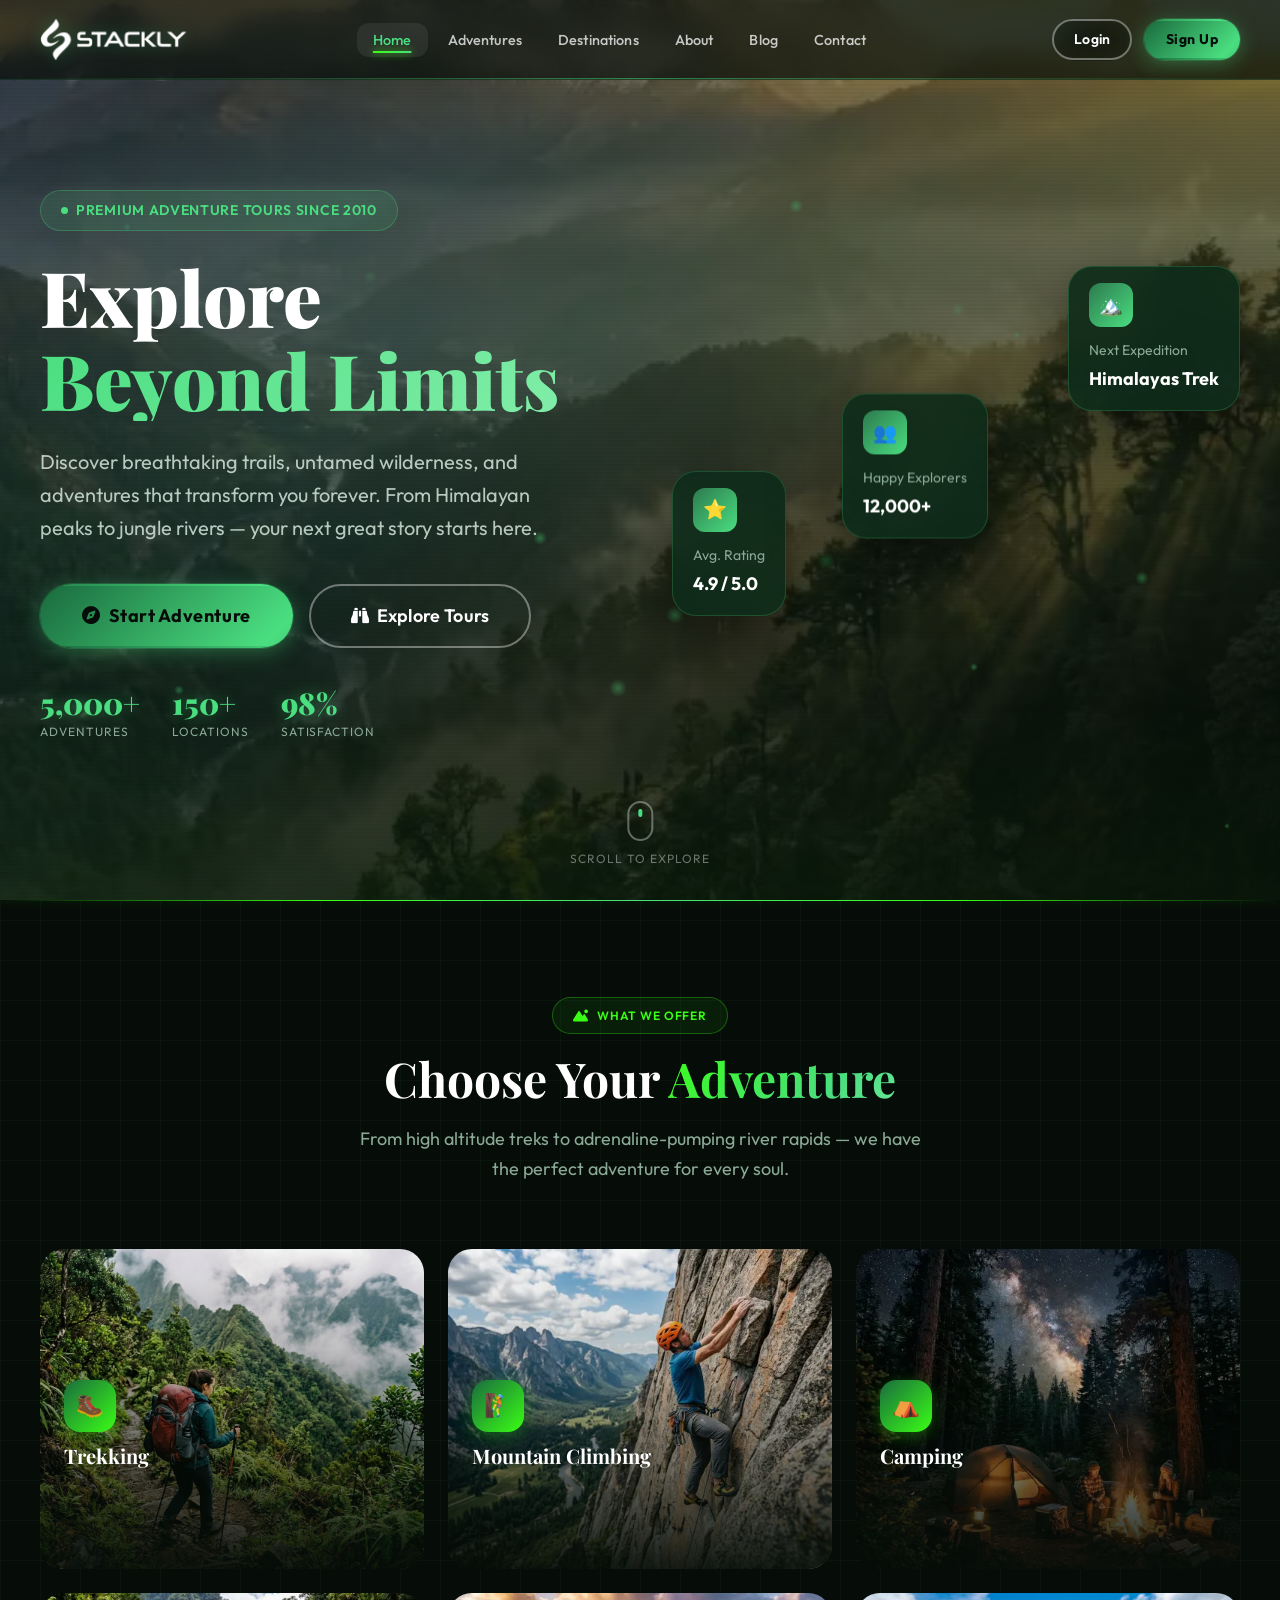
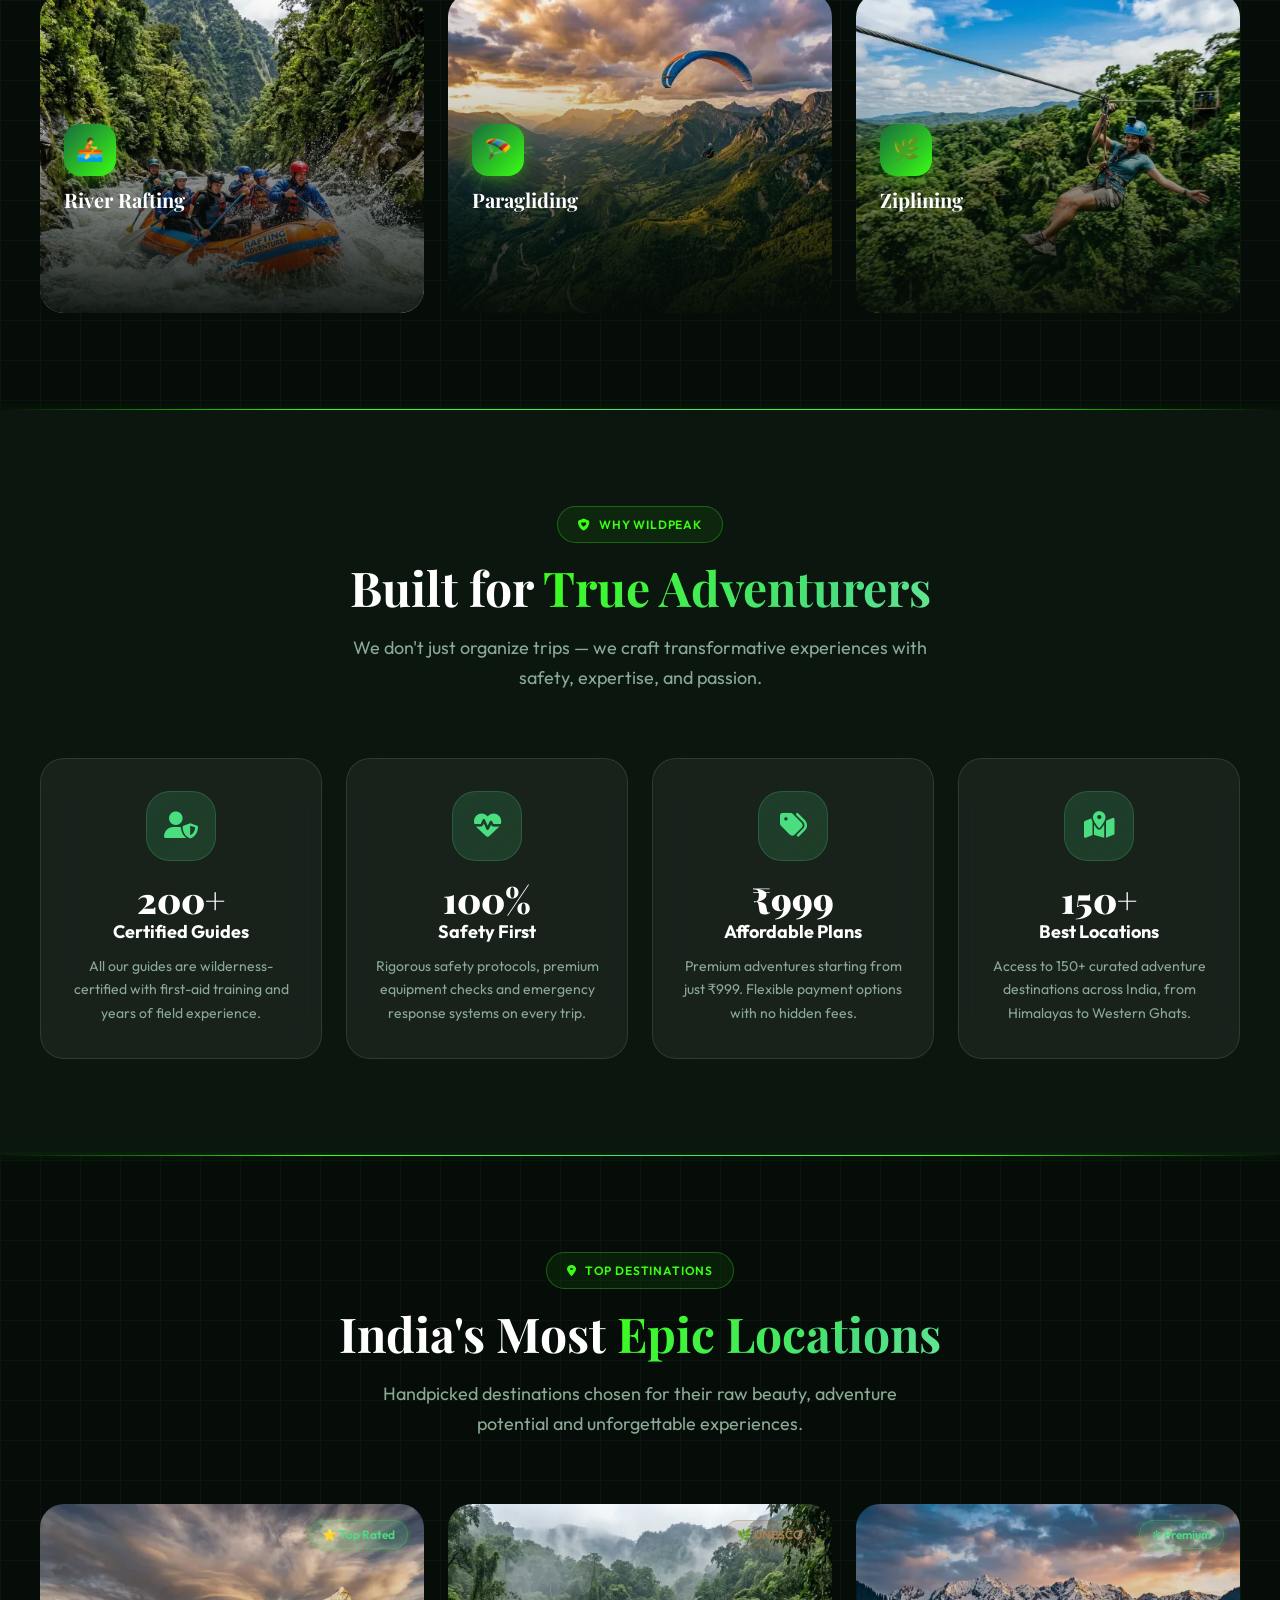
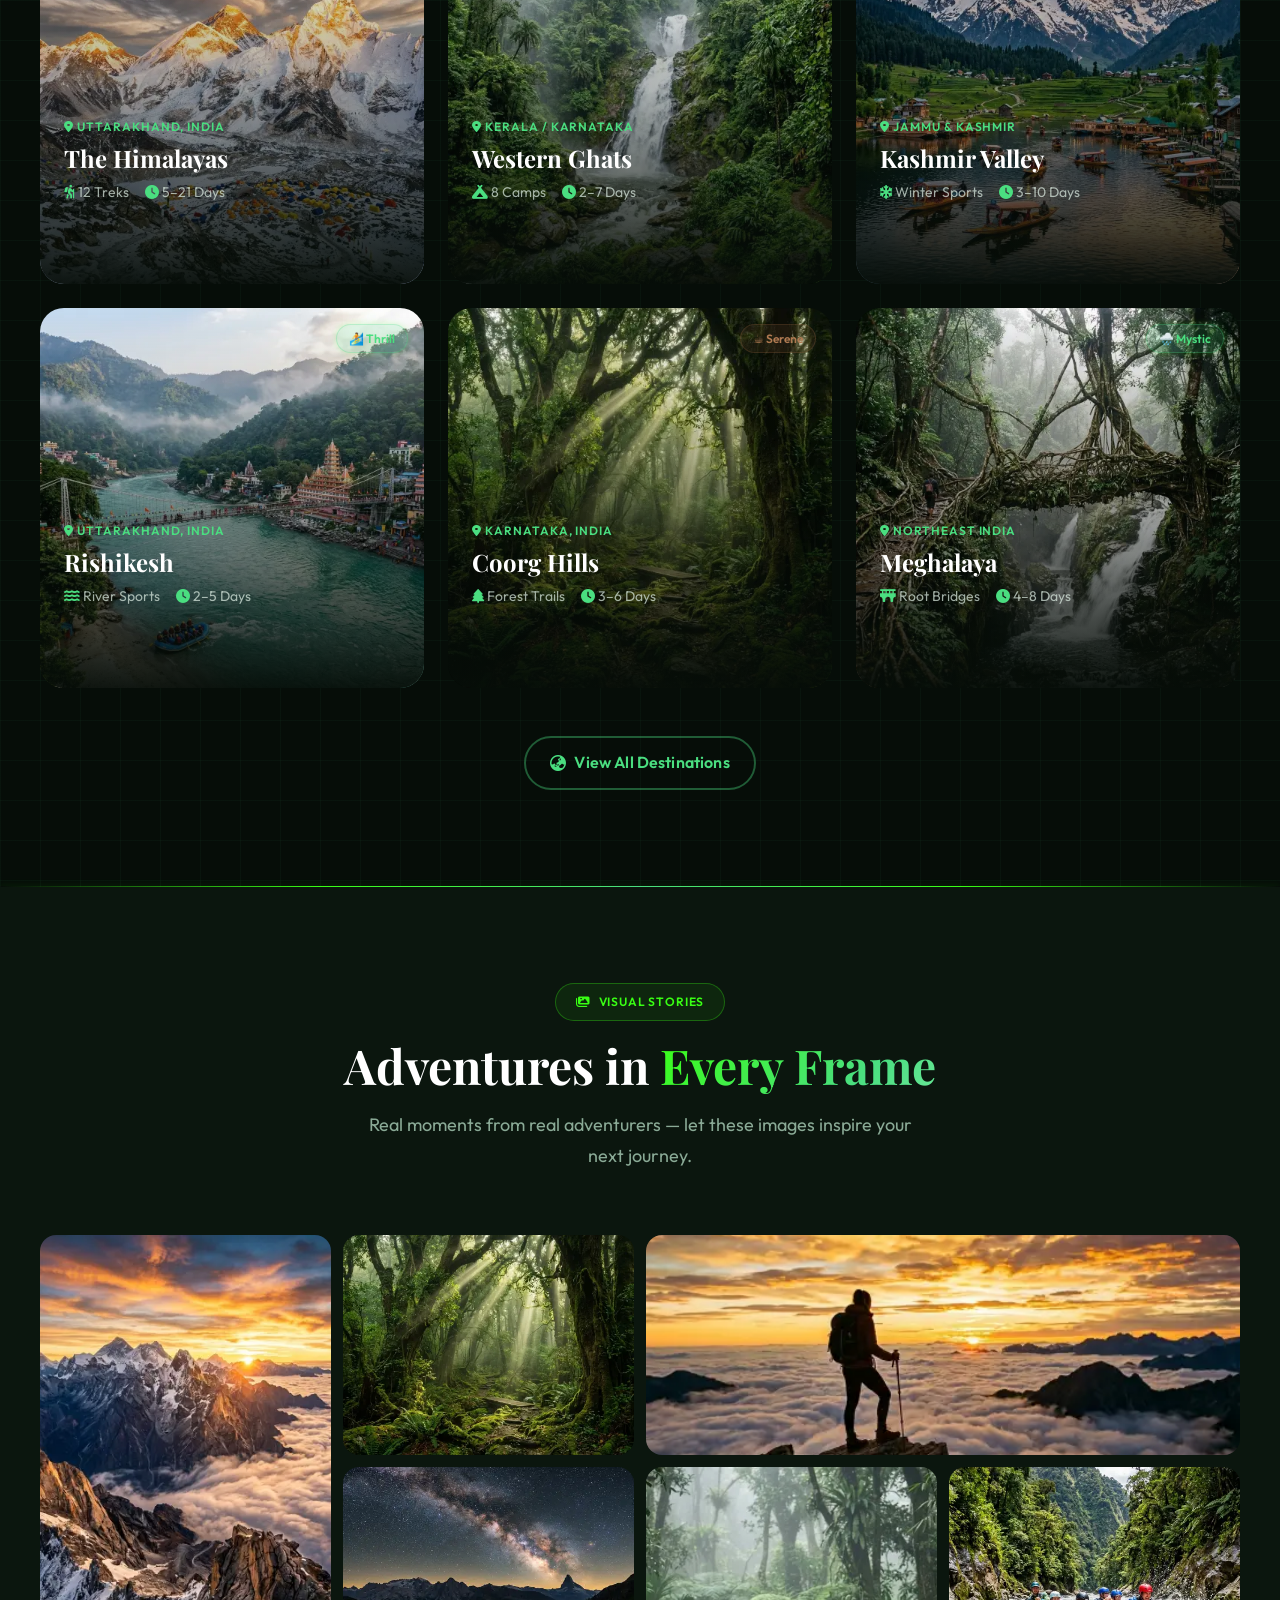
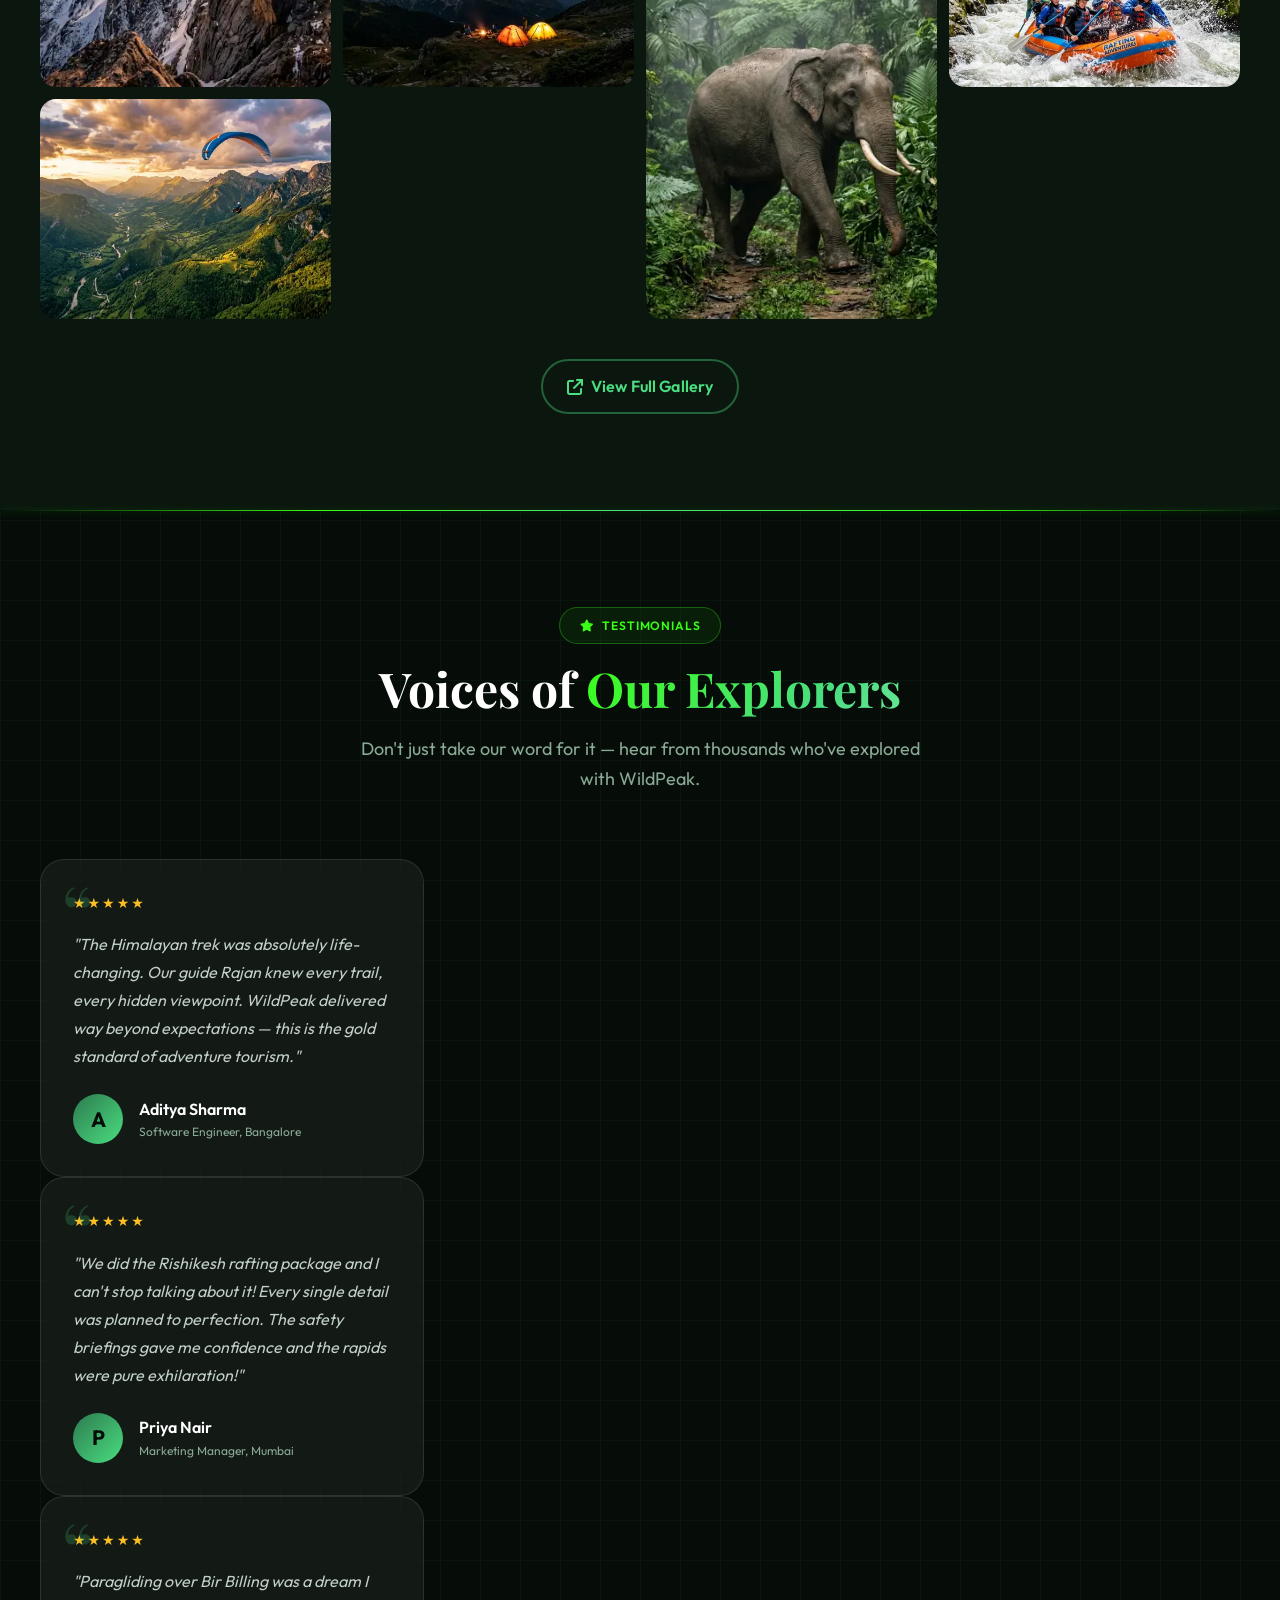
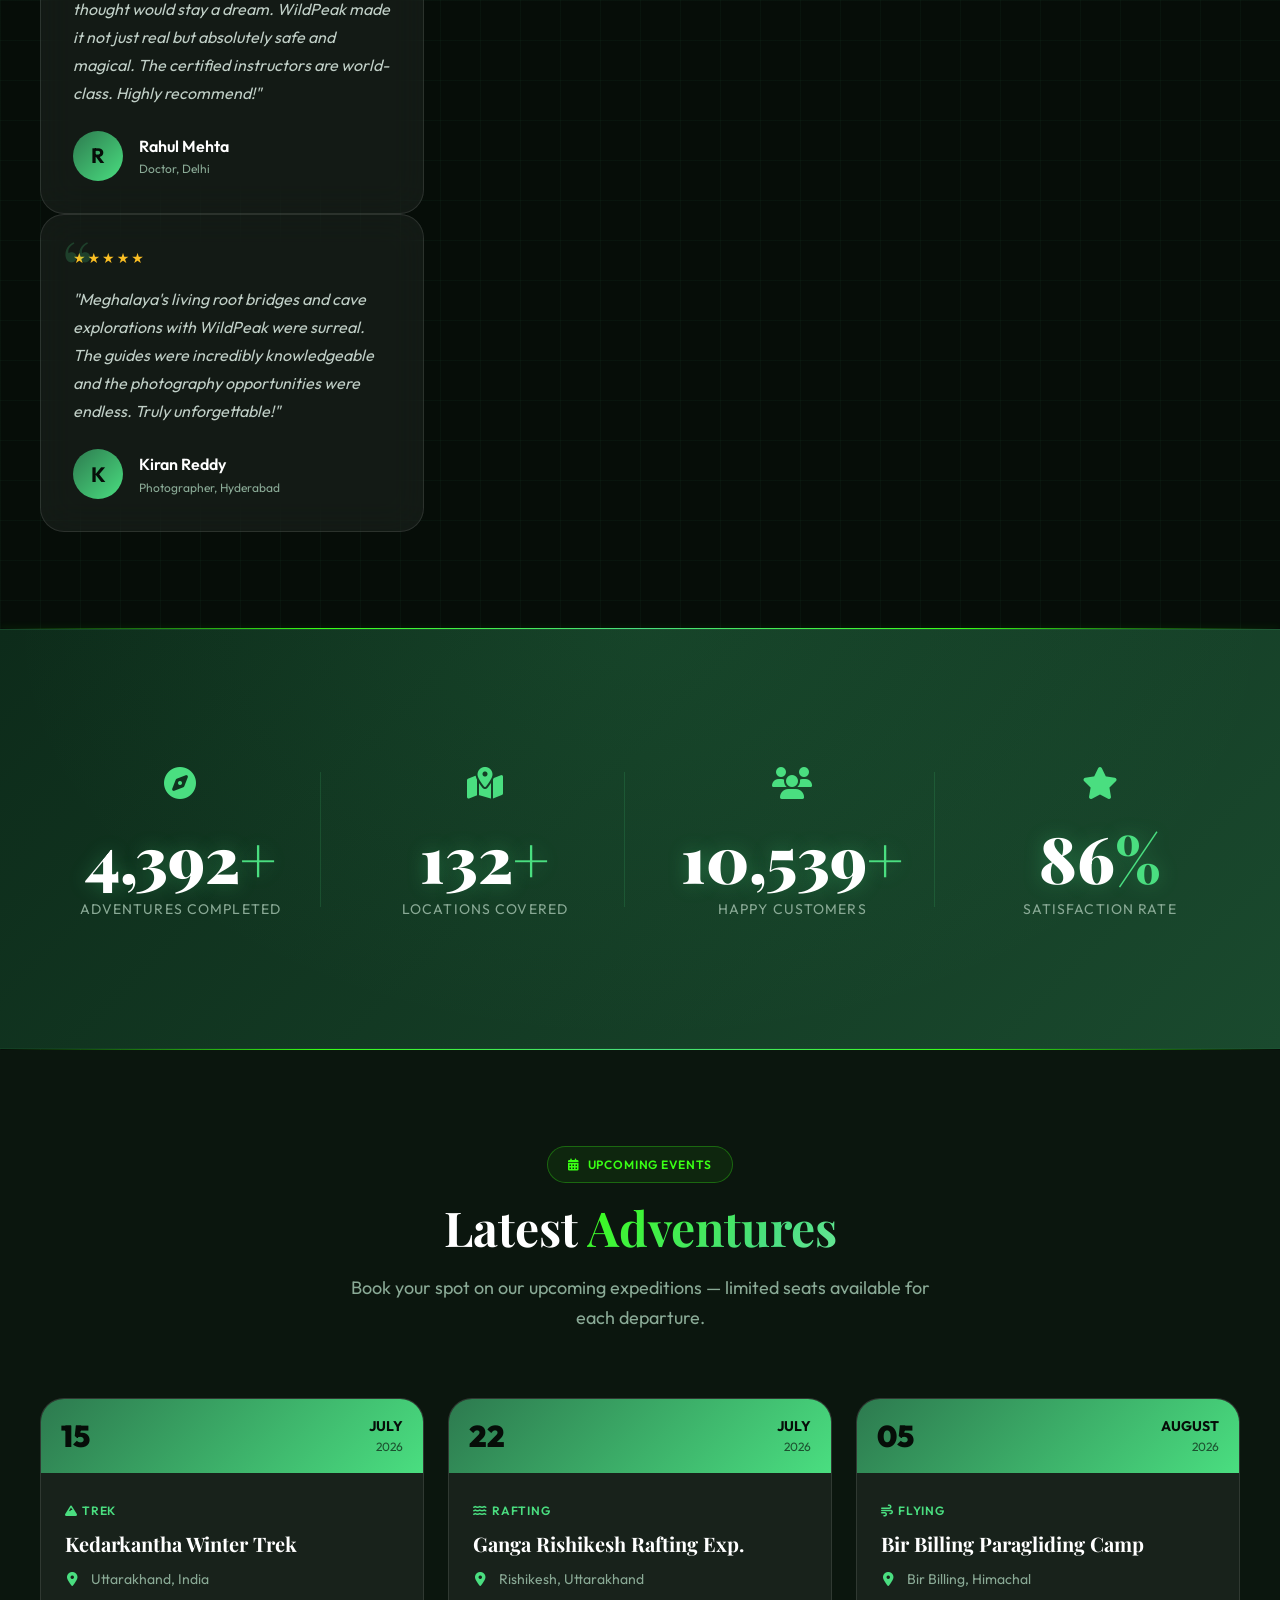
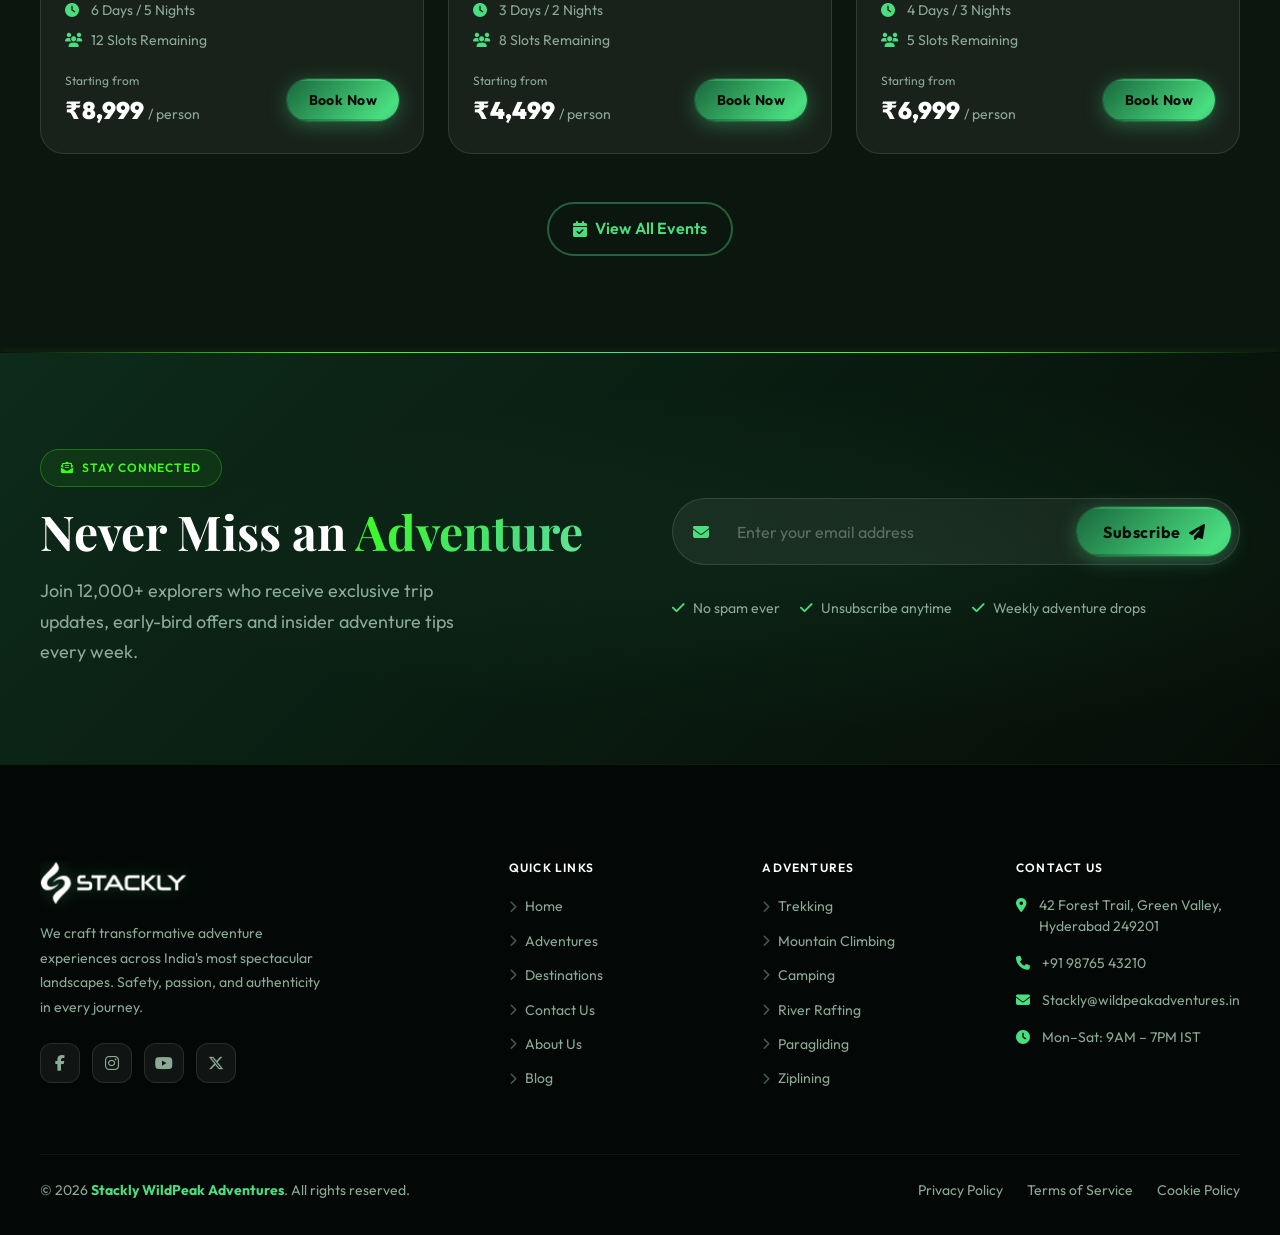
==== commit 1bc8ab3f: "Add files via upload" ====
--- a/index.html
+++ b/index.html
@@ -511,91 +511,62 @@
       </p>
     </div>
 
-    <div class="testimonials-wrap" data-aos="fade-up" data-aos-delay="100">
-      <div class="testimonials-slider" id="testimonialsSlider">
-        <!-- Card 1 -->
-        <div class="testimonial-card">
-          <div class="stars">★★★★★</div>
-          <p class="testimonial-text">"The Himalayan trek was absolutely life-changing. Our guide Rajan knew every trail, every hidden viewpoint. WildPeak delivered way beyond expectations — this is the gold standard of adventure tourism."</p>
-          <div class="testimonial-author">
-            <div class="author-avatar">A</div>
-            <div>
-              <div class="author-name">Aditya Sharma</div>
-              <div class="author-role">Software Engineer, Bangalore</div>
-            </div>
-          </div>
-        </div>
-        <!-- Card 2 -->
-        <div class="testimonial-card">
-          <div class="stars">★★★★★</div>
-          <p class="testimonial-text">"We did the Rishikesh rafting package and I can't stop talking about it! Every single detail was planned to perfection. The safety briefings gave me confidence and the rapids were pure exhilaration!"</p>
-          <div class="testimonial-author">
-            <div class="author-avatar">P</div>
-            <div>
-              <div class="author-name">Priya Nair</div>
-              <div class="author-role">Marketing Manager, Mumbai</div>
-            </div>
-          </div>
-        </div>
-        <!-- Card 3 -->
-        <div class="testimonial-card">
-          <div class="stars">★★★★★</div>
-          <p class="testimonial-text">"Paragliding over Bir Billing was a dream I thought would stay a dream. WildPeak made it not just real but absolutely safe and magical. The certified instructors are world-class. Highly recommend!"</p>
-          <div class="testimonial-author">
-            <div class="author-avatar">R</div>
-            <div>
-              <div class="author-name">Rahul Mehta</div>
-              <div class="author-role">Doctor, Delhi</div>
-            </div>
-          </div>
-        </div>
-        <!-- Card 4 -->
-        <div class="testimonial-card">
-          <div class="stars">★★★★★</div>
-          <p class="testimonial-text">"The Kashmir family package was simply breathtaking. My kids still talk about the snow-covered meadows. WildPeak handled everything — transfers, accommodation, guides. Pure stress-free bliss."</p>
-          <div class="testimonial-author">
-            <div class="author-avatar">S</div>
-            <div>
-              <div class="author-name">Sneha Kapoor</div>
-              <div class="author-role">Entrepreneur, Chennai</div>
-            </div>
-          </div>
-        </div>
-        <!-- Card 5 -->
-        <div class="testimonial-card">
-          <div class="stars">★★★★★</div>
-          <p class="testimonial-text">"Meghalaya's living root bridges and cave explorations with WildPeak were surreal. The guides were incredibly knowledgeable and the photography opportunities were endless. Unforgettable experience!"</p>
-          <div class="testimonial-author">
-            <div class="author-avatar">K</div>
-            <div>
-              <div class="author-name">Kiran Reddy</div>
-              <div class="author-role">Photographer, Hyderabad</div>
-            </div>
-          </div>
-        </div>
-        <!-- Card 6 -->
-        <div class="testimonial-card">
-          <div class="stars">★★★★★</div>
-          <p class="testimonial-text">"Four of us did the Western Ghats camping package. The campfire nights, the wildlife sightings, the waterfalls — it felt like being in a nature documentary. Best trip of my decade, no question!"</p>
-          <div class="testimonial-author">
-            <div class="author-avatar">V</div>
-            <div>
-              <div class="author-name">Vivek Singh</div>
-              <div class="author-role">Teacher, Pune</div>
-            </div>
-          </div>
-        </div>
-      </div>
-    </div>
-
-    <div class="testimonials-nav">
-      <button class="t-btn" id="tPrev" aria-label="Previous testimonial"><i class="fa-solid fa-chevron-left"></i></button>
-      <span class="t-dot active"></span>
-      <span class="t-dot"></span>
-      <span class="t-dot"></span>
-      <span class="t-dot"></span>
-      <button class="t-btn" id="tNext" aria-label="Next testimonial"><i class="fa-solid fa-chevron-right"></i></button>
-    </div>
+    <div class="testimonials-grid" data-aos="fade-up" data-aos-delay="100">
+
+      <!-- Card 1 -->
+      <div class="testimonial-card">
+        <div class="stars">★★★★★</div>
+        <p class="testimonial-text">"The Himalayan trek was absolutely life-changing. Our guide Rajan knew every trail, every hidden viewpoint. WildPeak delivered way beyond expectations — this is the gold standard of adventure tourism."</p>
+        <div class="testimonial-author">
+          <div class="author-avatar">A</div>
+          <div>
+            <div class="author-name">Aditya Sharma</div>
+            <div class="author-role">Software Engineer, Bangalore</div>
+          </div>
+        </div>
+      </div>
+
+      <!-- Card 2 -->
+      <div class="testimonial-card">
+        <div class="stars">★★★★★</div>
+        <p class="testimonial-text">"We did the Rishikesh rafting package and I can't stop talking about it! Every single detail was planned to perfection. The safety briefings gave me confidence and the rapids were pure exhilaration!"</p>
+        <div class="testimonial-author">
+          <div class="author-avatar">P</div>
+          <div>
+            <div class="author-name">Priya Nair</div>
+            <div class="author-role">Marketing Manager, Mumbai</div>
+          </div>
+        </div>
+      </div>
+
+      <!-- Card 3 -->
+      <div class="testimonial-card">
+        <div class="stars">★★★★★</div>
+        <p class="testimonial-text">"Paragliding over Bir Billing was a dream I thought would stay a dream. WildPeak made it not just real but absolutely safe and magical. The certified instructors are world-class. Highly recommend!"</p>
+        <div class="testimonial-author">
+          <div class="author-avatar">R</div>
+          <div>
+            <div class="author-name">Rahul Mehta</div>
+            <div class="author-role">Doctor, Delhi</div>
+          </div>
+        </div>
+      </div>
+
+      <!-- Card 4 -->
+      <div class="testimonial-card">
+        <div class="stars">★★★★★</div>
+        <p class="testimonial-text">"Meghalaya's living root bridges and cave explorations with WildPeak were surreal. The guides were incredibly knowledgeable and the photography opportunities were endless. Truly unforgettable!"</p>
+        <div class="testimonial-author">
+          <div class="author-avatar">K</div>
+          <div>
+            <div class="author-name">Kiran Reddy</div>
+            <div class="author-role">Photographer, Hyderabad</div>
+          </div>
+        </div>
+      </div>
+
+    </div>
+
   </div>
 </section>
 
--- a/css/style.css
+++ b/css/style.css
@@ -653,13 +653,24 @@
     border-bottom: 1px solid rgba(255,255,255,0.05);
   }
   .nav-link::after { display: none; }
-  .navbar-right .btn-outline { display: none; }
+  /* Keep BOTH Login + Sign Up visible on mobile - just make them compact */
+  .navbar-right { gap: 0.5rem; }
+  .navbar-right .btn-outline {
+    display: flex !important;
+    padding: 0.38rem 0.9rem;
+    font-size: 0.78rem;
+  }
+  .navbar-right .btn-primary {
+    padding: 0.38rem 0.9rem;
+    font-size: 0.78rem;
+  }
 }
 @media (max-width: 480px) {
-  .navbar-right { gap: 0.4rem; }
+  .navbar-right { gap: 0.35rem; }
   .navbar-right .btn-sm {
-    padding: 0.38rem 0.85rem;
-    font-size: 0.78rem;
+    padding: 0.32rem 0.7rem;
+    font-size: 0.75rem;
+    letter-spacing: 0;
   }
   .brand-logo-img { height: 36px; }
 }
@@ -765,9 +776,10 @@
   justify-content: space-between;
   gap: var(--sp-4);
   flex-wrap: wrap;
+  text-align: center;
 }
 .footer-bottom p { font-size: var(--fs-sm); }
-.footer-bottom-links { display:flex; gap:var(--sp-6); }
+.footer-bottom-links { display:flex; gap:var(--sp-6); flex-wrap: wrap; justify-content: center; }
 .footer-bottom-links a { font-size: var(--fs-sm); color:var(--clr-text-muted); }
 .footer-bottom-links a:hover { color: var(--clr-accent); }
 
@@ -782,11 +794,24 @@
 }
 @media (max-width:767px) {
   .footer-grid { grid-template-columns: 1fr 1fr; gap: 2rem; }
+  .footer-bottom {
+    flex-direction: column;
+    align-items: center;
+    justify-content: center;
+    text-align: center;
+    gap: 1rem;
+  }
 }
 @media (max-width:639px) {
   .footer-grid { grid-template-columns: 1fr; gap: 2rem; }
   .footer-brand { grid-column: auto; }
-  .footer-bottom { flex-direction:column; align-items:center; text-align:center; gap: 1rem; }
+  .footer-bottom {
+    flex-direction: column;
+    align-items: center;
+    justify-content: center;
+    text-align: center;
+    gap: 1rem;
+  }
   .footer-bottom-links { flex-wrap: wrap; justify-content: center; gap: 0.75rem; }
 }
 
@@ -870,6 +895,8 @@
 .page-hero-content {
   position: relative; z-index:2;
   text-align: center;
+  padding-inline: clamp(1rem, 5vw, 2rem);
+  width: 100%;
 }
 .page-hero-title { margin-bottom: var(--sp-4); }
 .page-hero-subtitle {
@@ -877,6 +904,7 @@
   color: var(--clr-text-muted);
   max-width: 600px;
   margin-inline: auto;
+  text-align: center;
 }
 .breadcrumb {
   display: flex;
@@ -946,6 +974,22 @@
   .btn-group, .hero-cta { flex-direction: column; gap: 0.75rem; }
   /* Keep all text from bleeding */
   p, span, a, li { word-break: break-word; overflow-wrap: break-word; }
+  /* Hero content centering */
+  .page-hero-content { text-align: center !important; }
+  .page-hero-subtitle { text-align: center !important; font-size: 1rem; }
+  .page-hero { padding-top: calc(var(--nav-h) + 3rem); padding-bottom: 3rem; }
+  .breadcrumb { justify-content: center; }
+  /* Hero CTA buttons center */
+  .hero-cta-row, .btn-row { justify-content: center; }
+  /* Container safe padding */
+  .container { padding-inline: 1rem; }
+}
+
+/* Very small screens ≤ 400px */
+@media (max-width: 400px) {
+  h1 { font-size: clamp(1.4rem, 9vw, 2rem); }
+  .page-hero-content { padding-inline: 0.75rem; }
+  .container { padding-inline: 0.75rem; }
 }
 
 /* Tiny mobile ≤ 400px */
@@ -967,3 +1011,36 @@
     overflow: hidden;
   }
 }
+
+/* ── Global: Force footer bottom center on all mobile ── */
+@media (max-width: 767px) {
+  .footer-bottom {
+    flex-direction: column !important;
+    align-items: center !important;
+    text-align: center !important;
+    gap: 1rem !important;
+  }
+  .footer-bottom-links {
+    flex-wrap: wrap;
+    justify-content: center !important;
+    gap: 0.75rem !important;
+  }
+  /* Prevent all sections from overflowing horizontally */
+  section, .section {
+    overflow-x: hidden;
+    max-width: 100vw;
+  }
+  /* All containers respect viewport */
+  .container {
+    max-width: 100%;
+    padding-inline: 1rem;
+    box-sizing: border-box;
+  }
+}
+
+/* ── Very small: hide topbar greeting subtitle across dashboards ── */
+@media (max-width: 479px) {
+  .topbar-greeting-sub { display: none; }
+  .topbar-book-text { display: none; }
+}
+
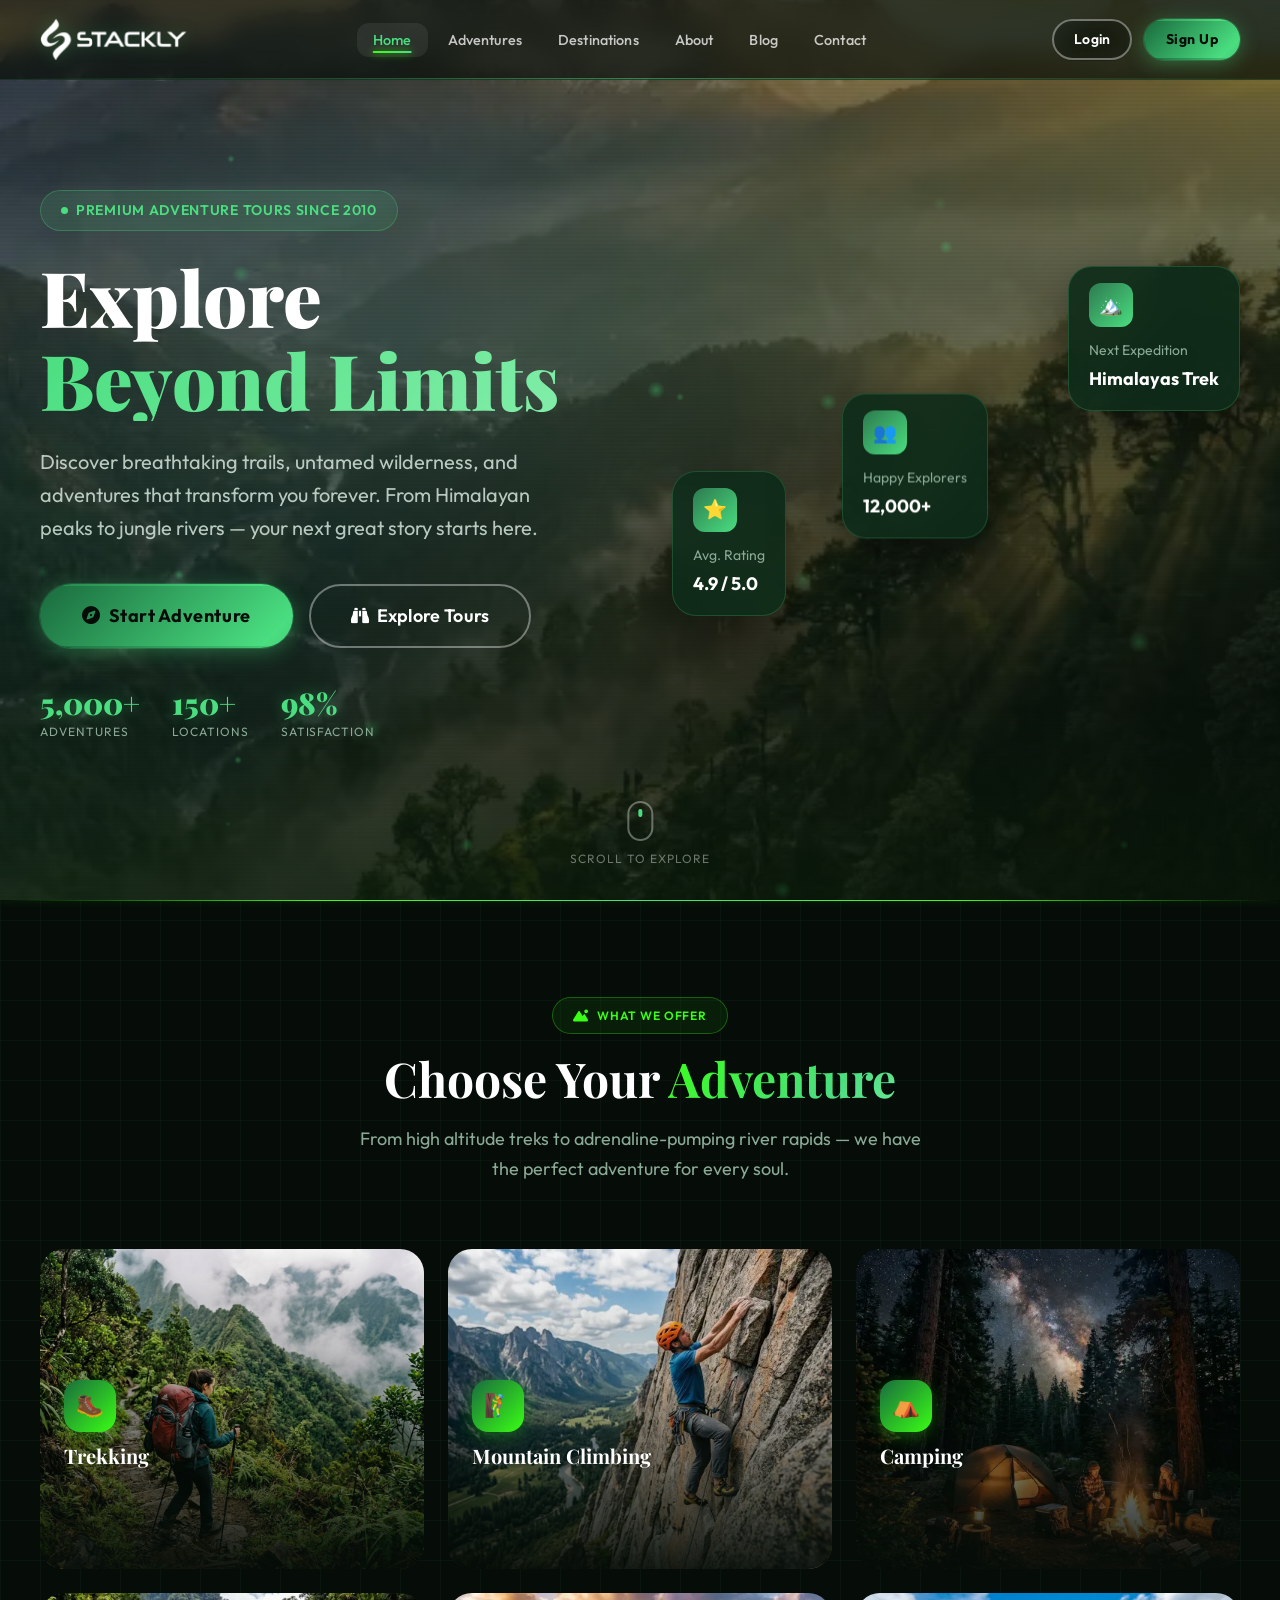
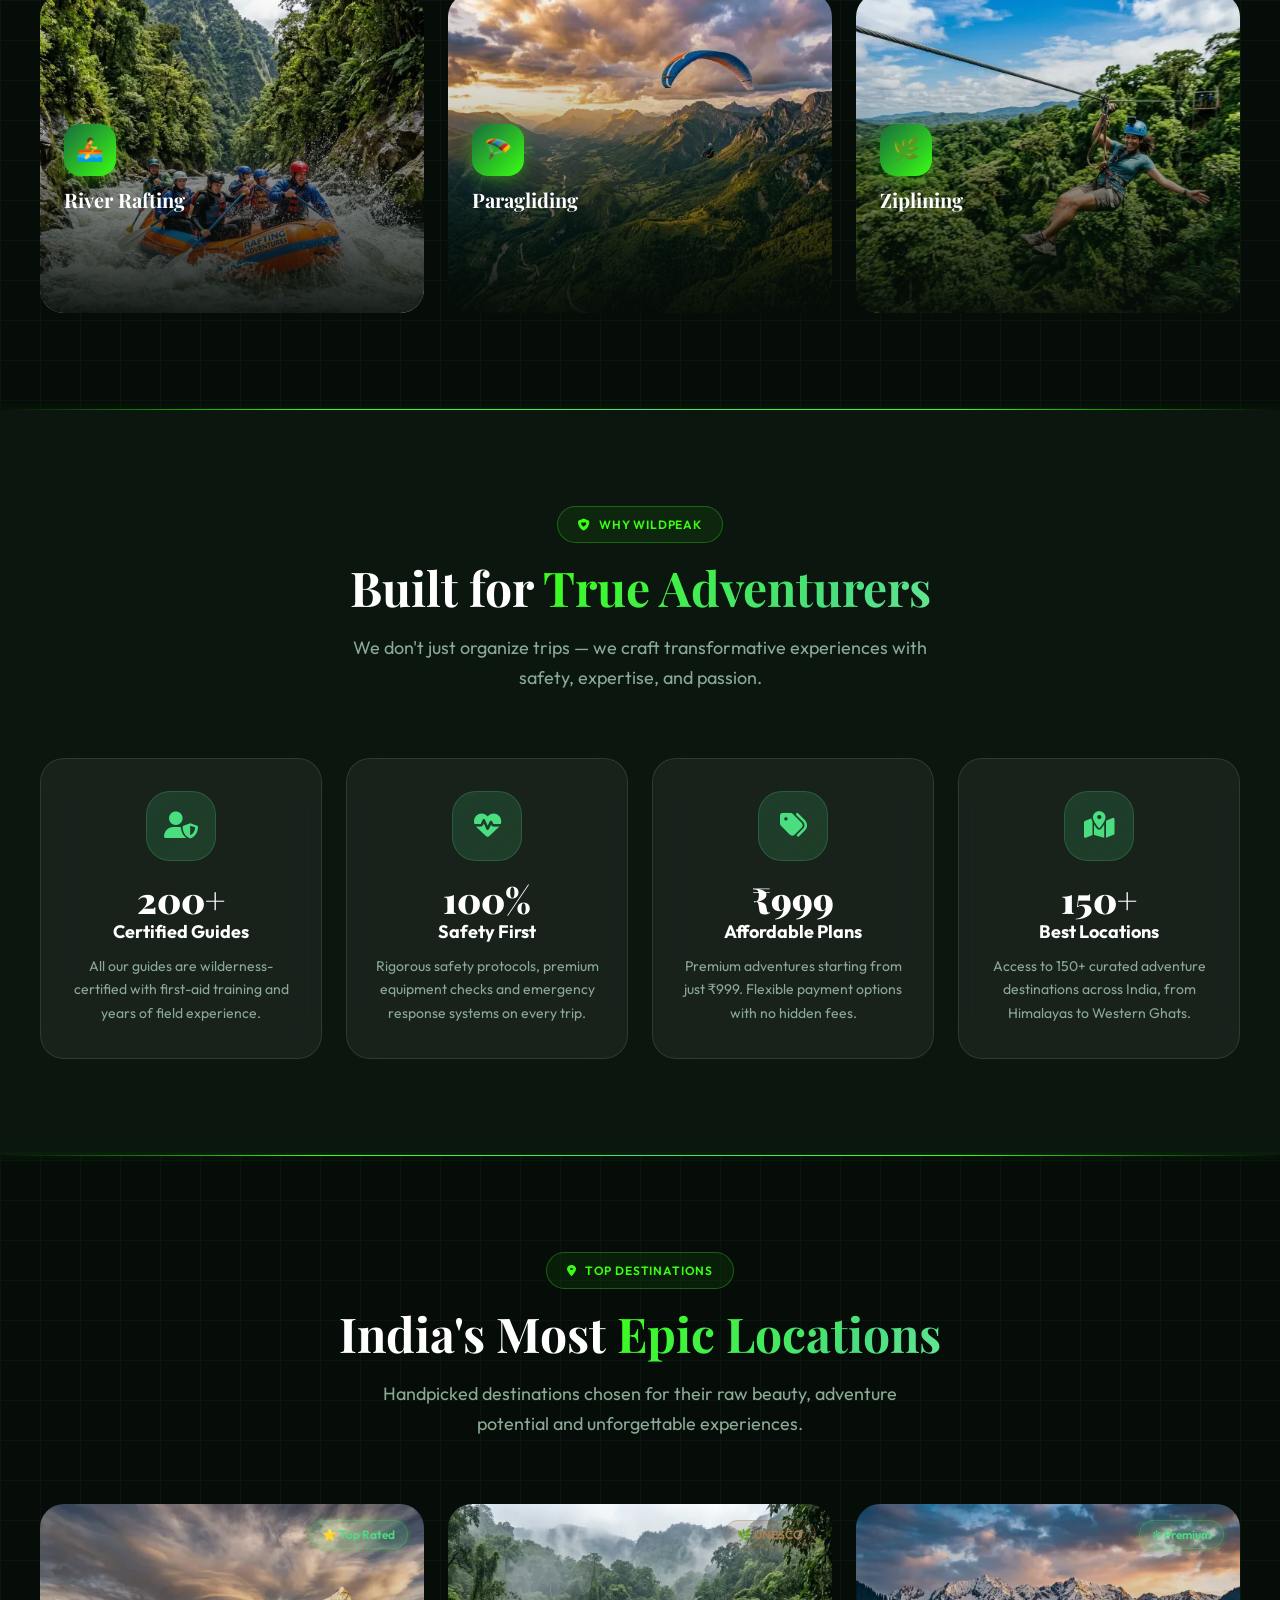
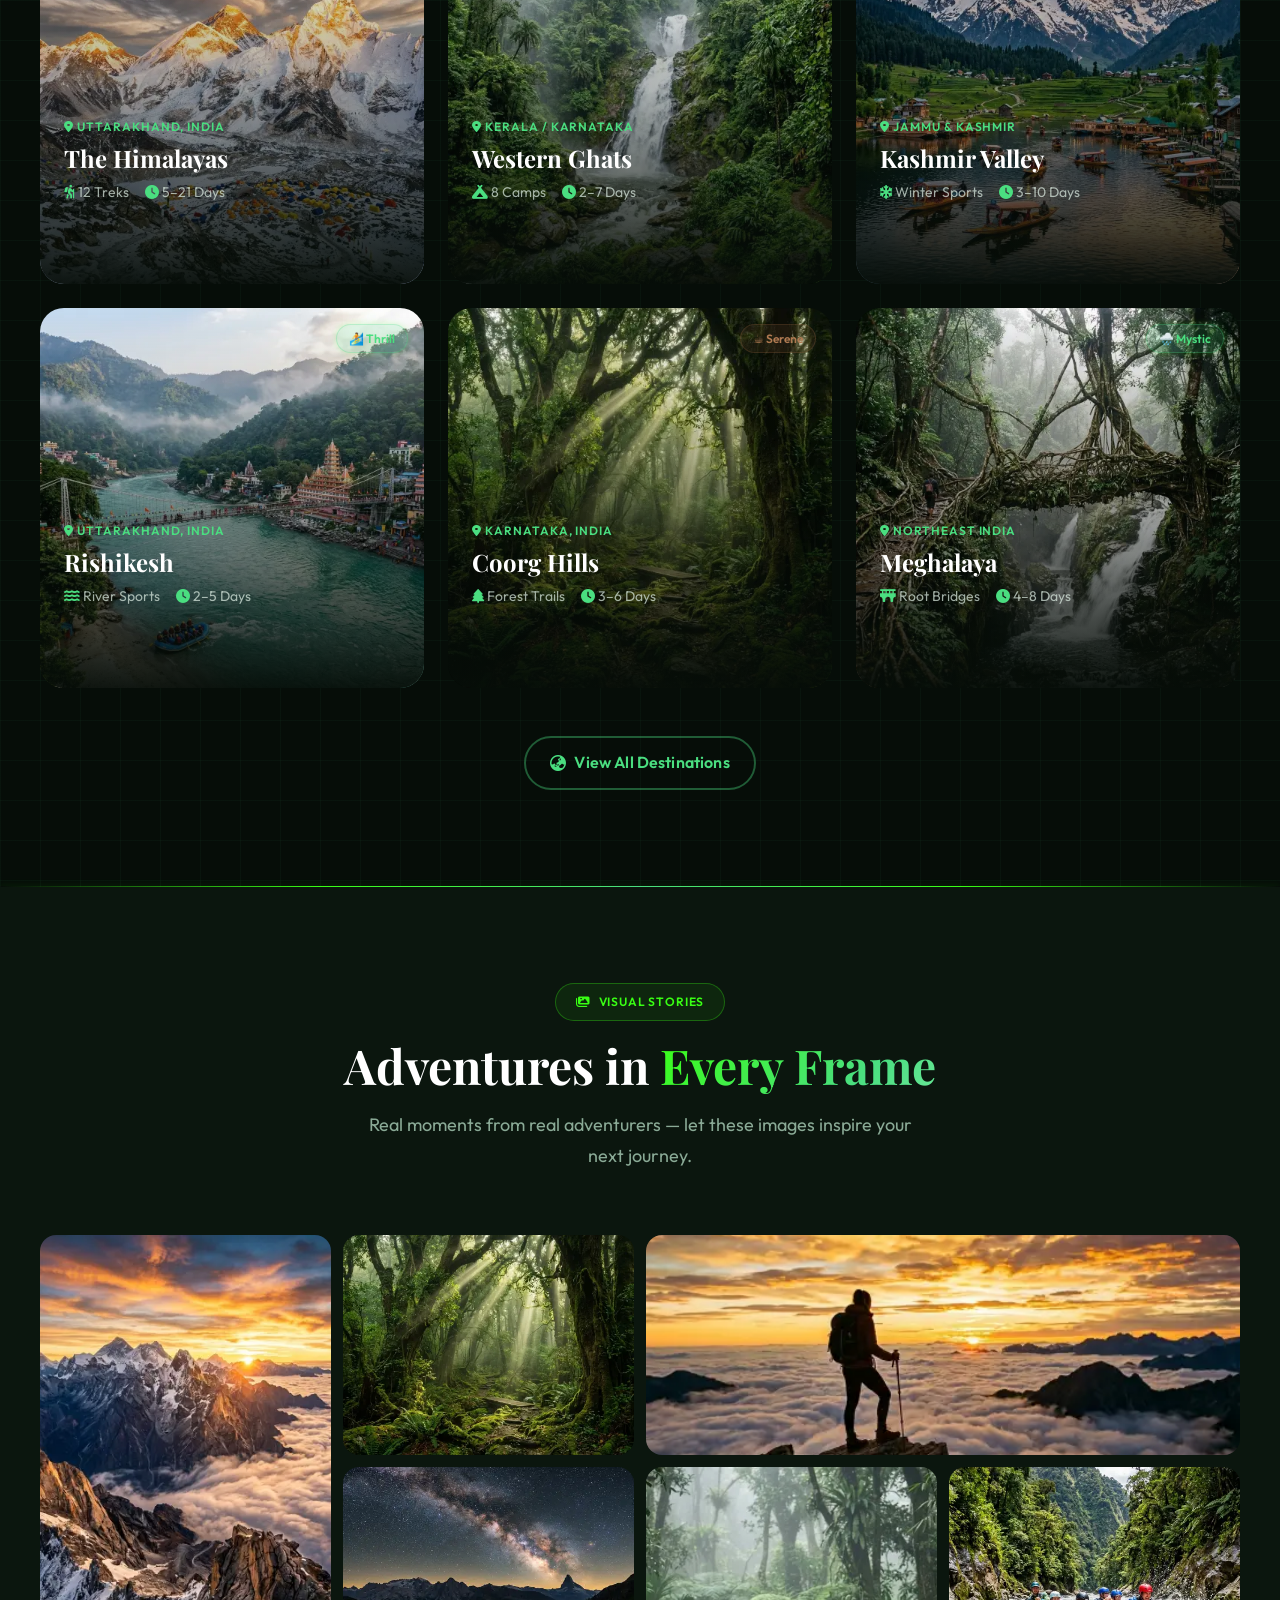
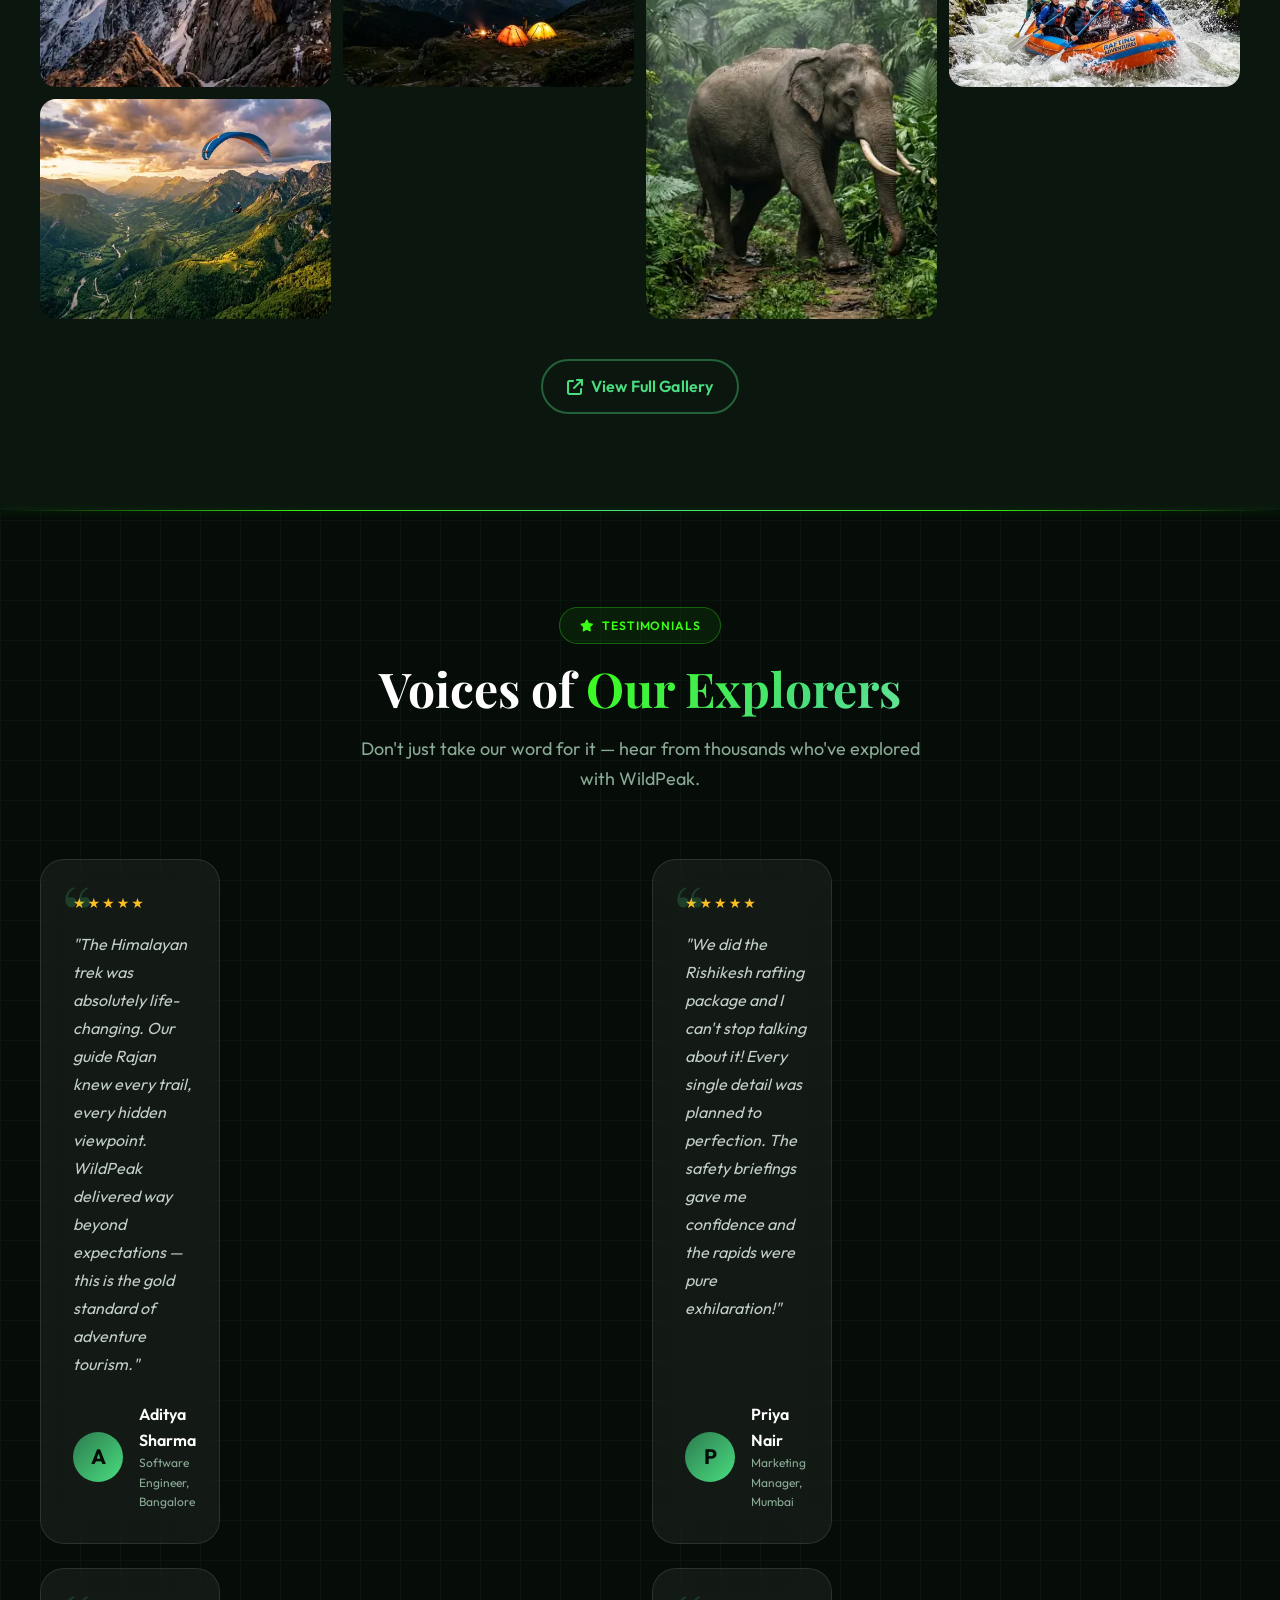
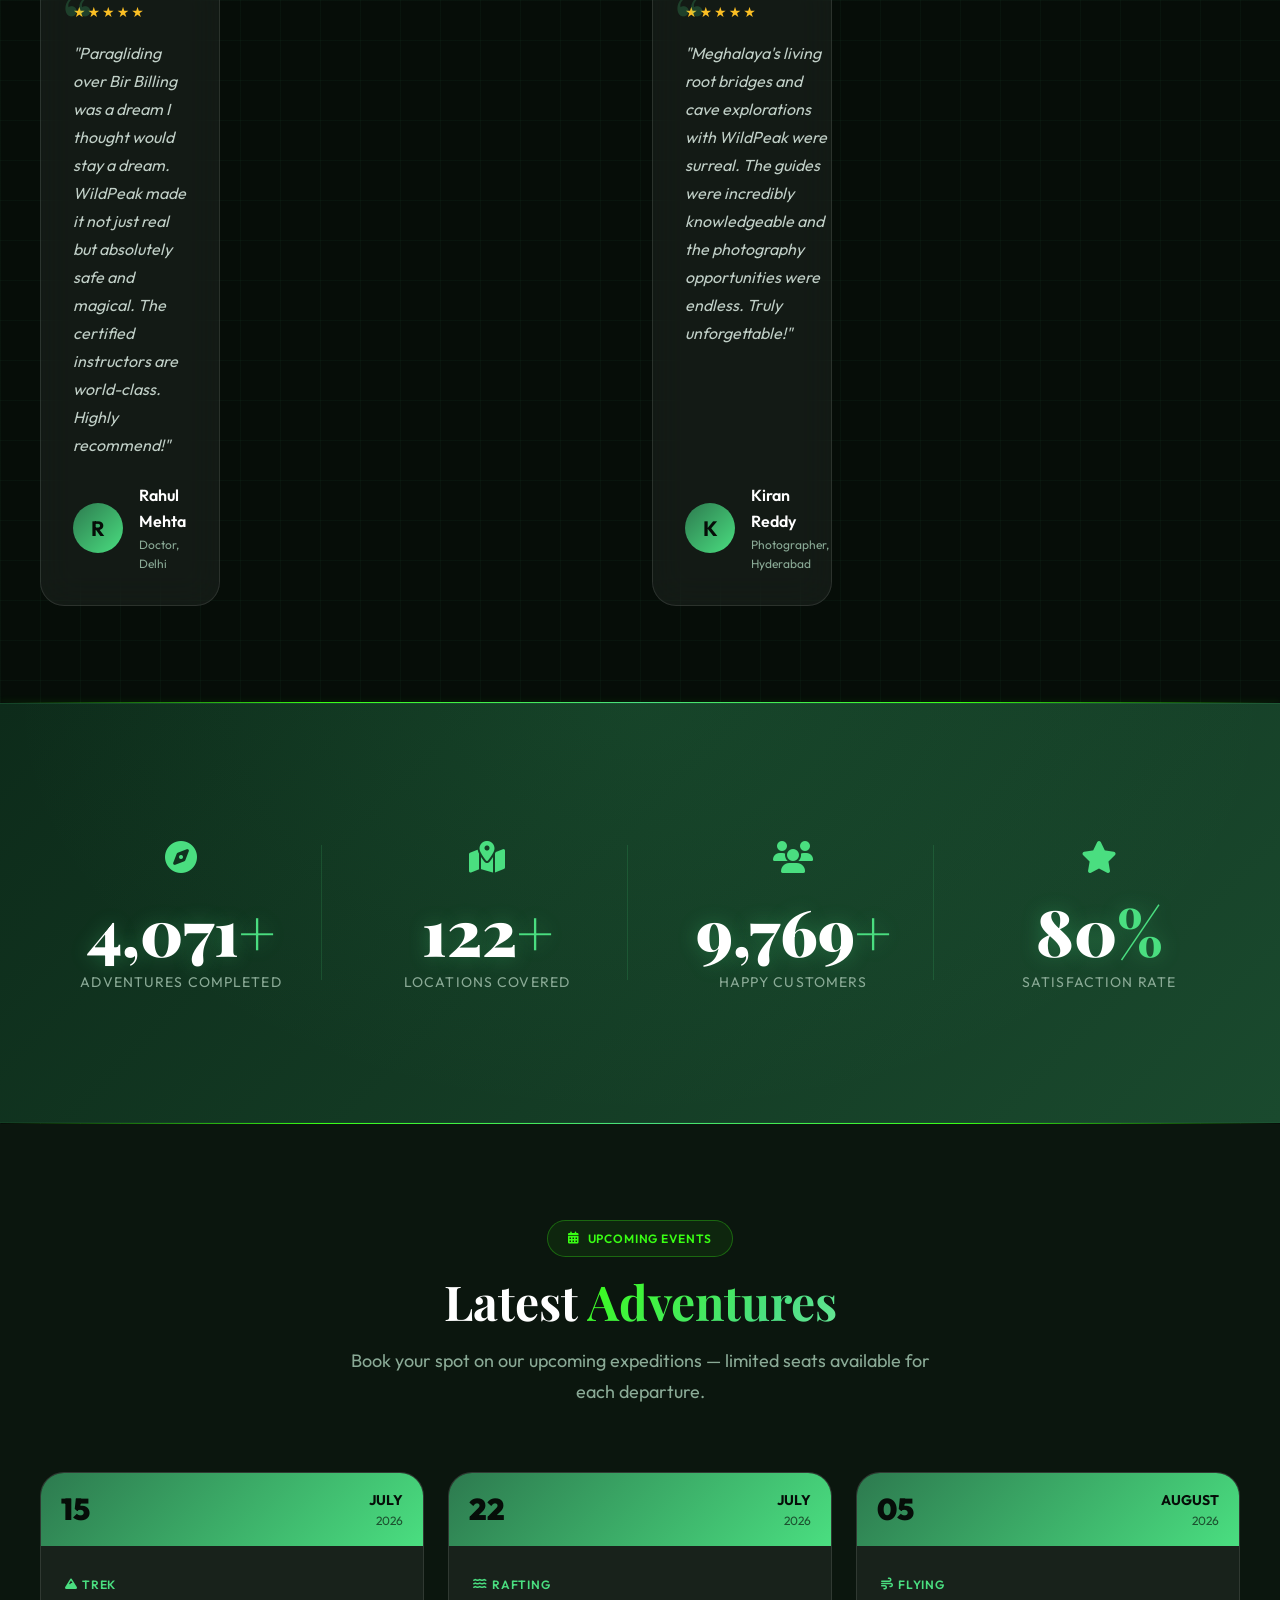
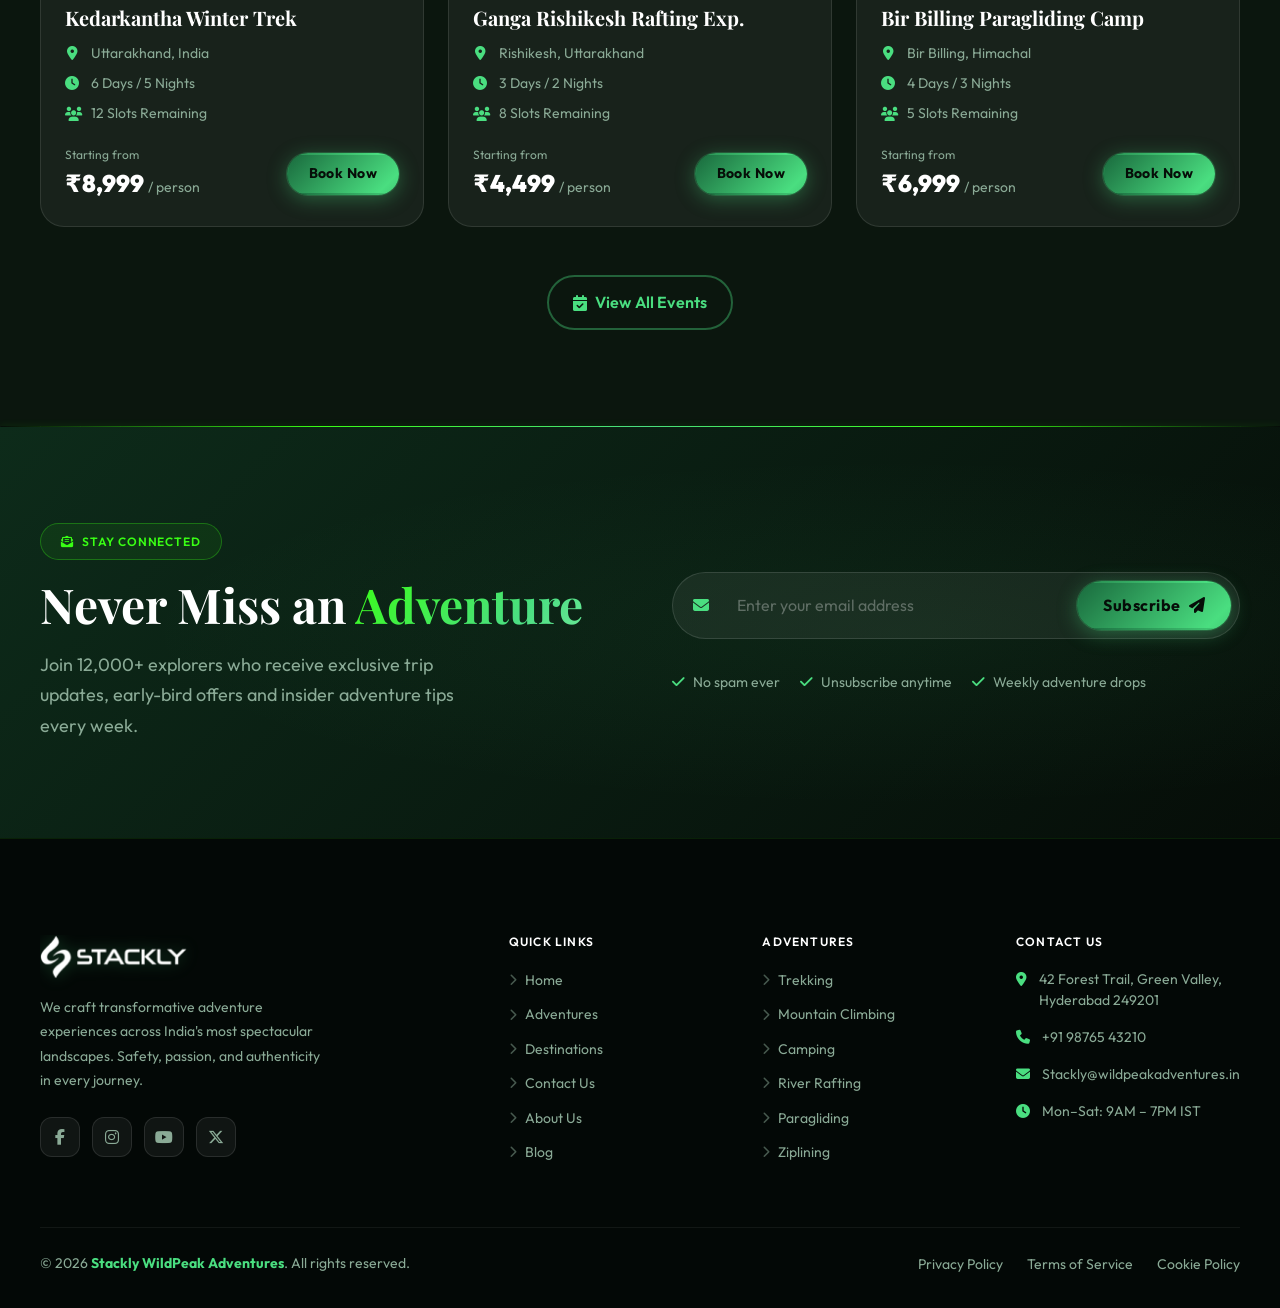
==== commit e25d82f9: "Add files via upload" ====
--- a/index.html
+++ b/index.html
@@ -20,6 +20,24 @@
   <link rel="stylesheet" href="css/loader.css" />
   <link rel="stylesheet" href="css/home.css" />
   <link rel="stylesheet" href="css/gaming.css" />
+  <style>
+    /* ── Testimonials 2x2 Grid: force correct layout ── */
+    .testimonials-grid {
+      display: grid !important;
+      grid-template-columns: repeat(2, 1fr) !important;
+      gap: 1.5rem !important;
+    }
+    .testimonial-card {
+      display: grid !important;
+      grid-template-rows: auto 1fr auto !important;
+      min-height: 260px;
+    }
+    @media (max-width: 767px) {
+      .testimonials-grid {
+        grid-template-columns: 1fr !important;
+      }
+    }
+  </style>
 </head>
 <body>
 
